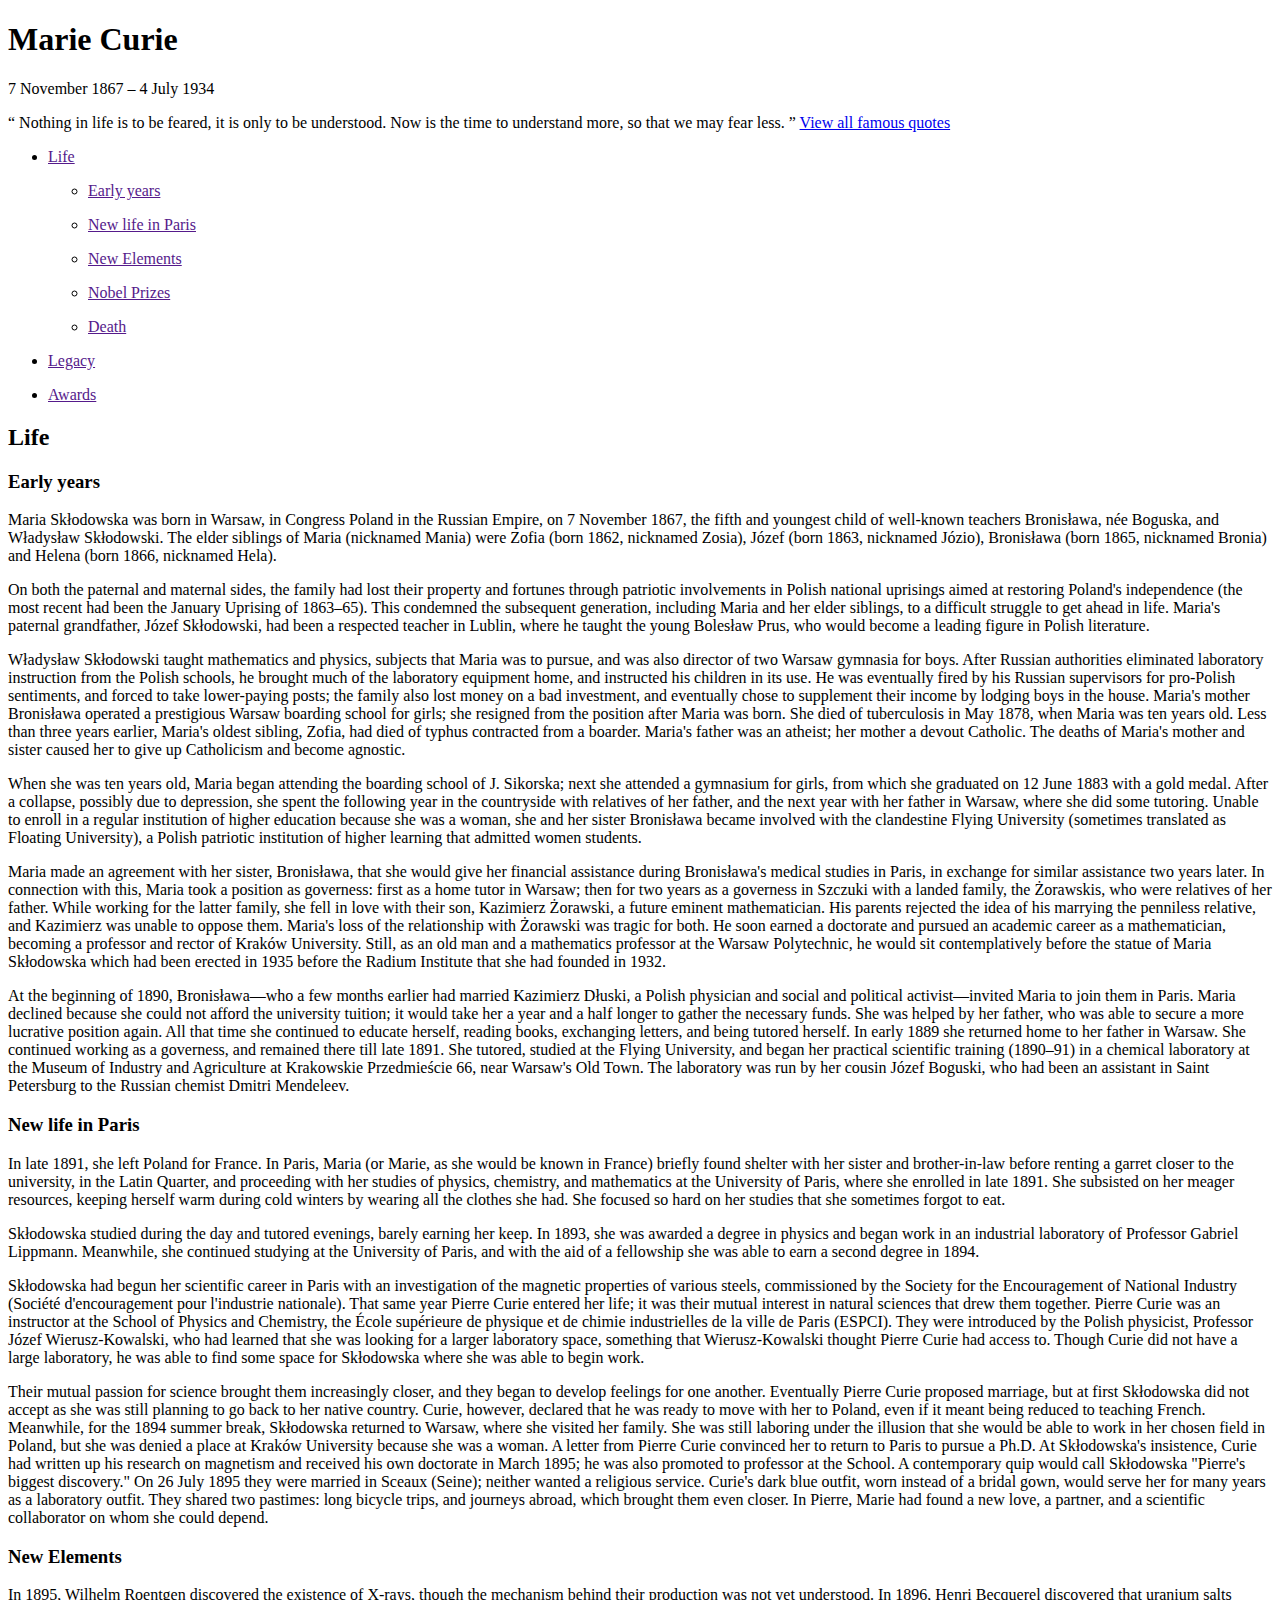
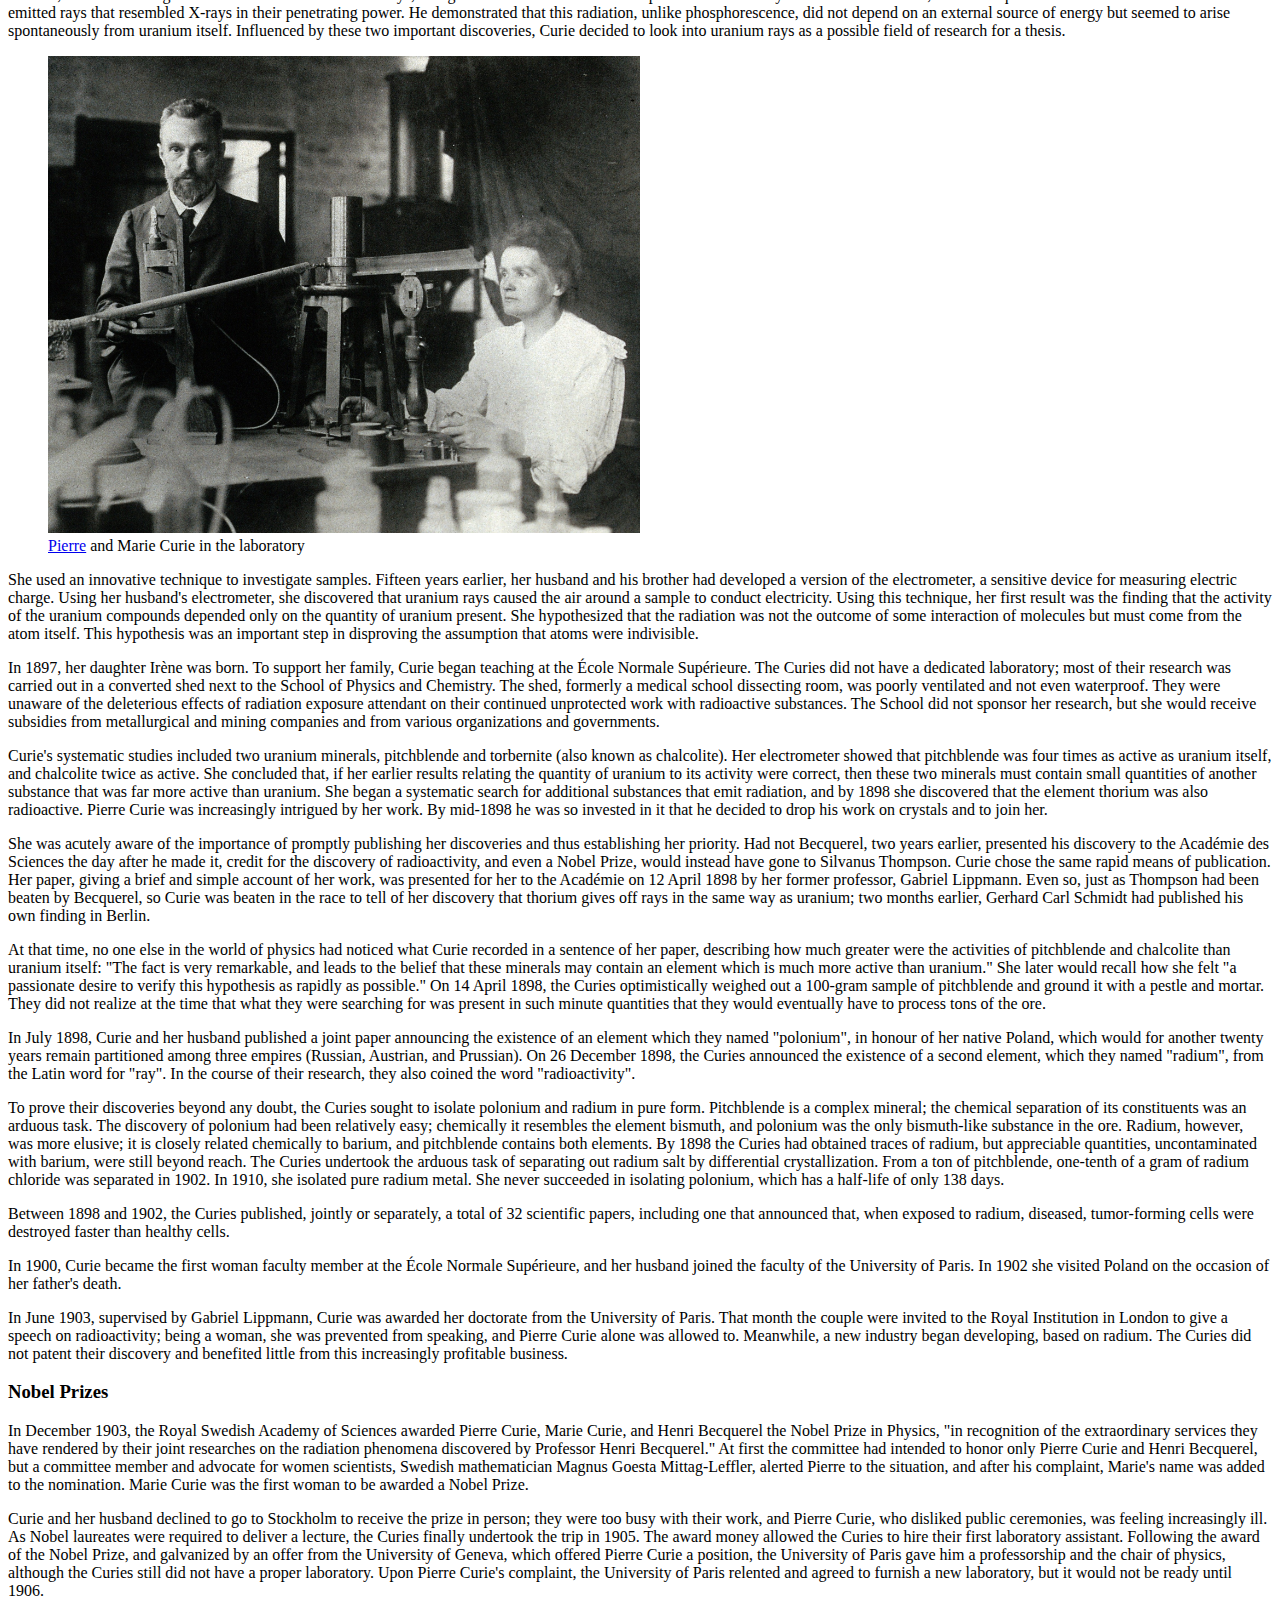
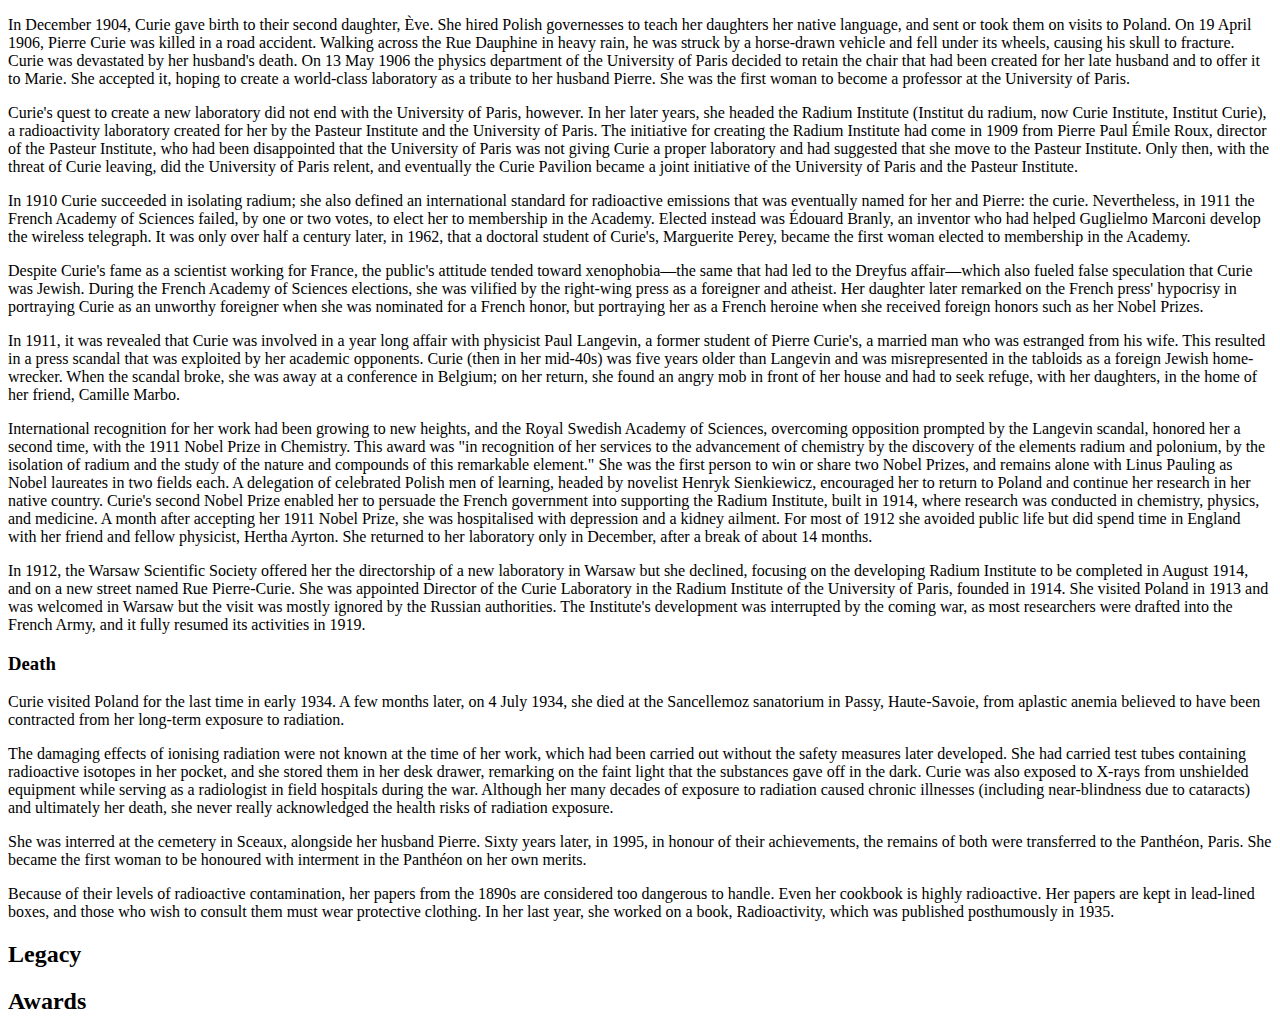
==== index.html @ 3f4cf23a "Dammit I forgot to commit in between :(" ====
<!DOCTYPE html>
<!--[if lt IE 7]>      <html class="no-js lt-ie9 lt-ie8 lt-ie7"> <![endif]-->
<!--[if IE 7]>         <html class="no-js lt-ie9 lt-ie8"> <![endif]-->
<!--[if IE 8]>         <html class="no-js lt-ie9"> <![endif]-->
<!--[if gt IE 8]><!-->
<html class="no-js">
  <!--<![endif]-->
  <head>
    <meta charset="utf-8" />
    <meta http-equiv="X-UA-Compatible" content="IE=edge" />
    <title>Marie Curie</title>
    <meta
      name="description"
      content="Brief biography of Polish-French physicist Marie Curie."
    />
    <meta name="viewport" content="width=device-width, initial-scale=1" />
    <link rel="stylesheet" href="css/style.css" />
  </head>
  <body>
    <main>

      <h1 class="title">
        Marie Curie
      </h1>
      <p class="text">
        7 November 1867 – 4 July 1934
      </p>

      <q class="text">
        Nothing in life is to be feared, it is only to be understood. Now is the
        time to understand more, so that we may fear less.
      </q>
      <a href="quotes/index.html">View all famous quotes</a>

      <ul>
        <li>
          <a href=""><p class="text">Life</p></a>
          <ul>
            <li><a href=""><p class="text">Early years</p></a></li>
            <li><a href=""><p class="text">New life in Paris</p></a></li>
            <li><a href=""><p class="text">New Elements</p></a></li>
            <li><a href=""><p class="text">Nobel Prizes</p></a></li>
            <li><a href=""><p class="text">Death</p></a></li>
          </ul>
        </li>
        <li>
          <a href=""><p class="text">Legacy</p></a>
        </li>
        <li>
          <a href=""><p class="text">Awards</p></a>
        </li>
      </ul>

      <section class="life">

          <h2 class="title">Life</h2>

          <section class="early-years">
              <h3 class="title">Early years</h3>
              <p class="text">
                    Maria Skłodowska was born in Warsaw, in Congress Poland in the Russian Empire, on 7 November 1867, the fifth and youngest child of well-known teachers Bronisława, née Boguska, and Władysław Skłodowski. The elder siblings of Maria (nicknamed Mania) were Zofia (born 1862, nicknamed Zosia), Józef (born 1863, nicknamed Józio), Bronisława (born 1865, nicknamed Bronia) and Helena (born 1866, nicknamed Hela).
              </p>
              <p class="text">
                    On both the paternal and maternal sides, the family had lost their property and fortunes through patriotic involvements in Polish national uprisings aimed at restoring Poland's independence (the most recent had been the January Uprising of 1863–65). This condemned the subsequent generation, including Maria and her elder siblings, to a difficult struggle to get ahead in life. Maria's paternal grandfather, Józef Skłodowski, had been a respected teacher in Lublin, where he taught the young Bolesław Prus, who would become a leading figure in Polish literature.
              </p>
              <p class="text">
                    Władysław Skłodowski taught mathematics and physics, subjects that Maria was to pursue, and was also director of two Warsaw gymnasia for boys. After Russian authorities eliminated laboratory instruction from the Polish schools, he brought much of the laboratory equipment home, and instructed his children in its use. He was eventually fired by his Russian supervisors for pro-Polish sentiments, and forced to take lower-paying posts; the family also lost money on a bad investment, and eventually chose to supplement their income by lodging boys in the house. Maria's mother Bronisława operated a prestigious Warsaw boarding school for girls; she resigned from the position after Maria was born. She died of tuberculosis in May 1878, when Maria was ten years old. Less than three years earlier, Maria's oldest sibling, Zofia, had died of typhus contracted from a boarder. Maria's father was an atheist; her mother a devout Catholic. The deaths of Maria's mother and sister caused her to give up Catholicism and become agnostic.
              </p>
              <p class="text">
                    When she was ten years old, Maria began attending the boarding school of J. Sikorska; next she attended a gymnasium for girls, from which she graduated on 12 June 1883 with a gold medal. After a collapse, possibly due to depression, she spent the following year in the countryside with relatives of her father, and the next year with her father in Warsaw, where she did some tutoring. Unable to enroll in a regular institution of higher education because she was a woman, she and her sister Bronisława became involved with the clandestine Flying University (sometimes translated as Floating University), a Polish patriotic institution of higher learning that admitted women students.

              </p>
              <p class="text">
                    Maria made an agreement with her sister, Bronisława, that she would give her financial assistance during Bronisława's medical studies in Paris, in exchange for similar assistance two years later. In connection with this, Maria took a position as governess: first as a home tutor in Warsaw; then for two years as a governess in Szczuki with a landed family, the Żorawskis, who were relatives of her father. While working for the latter family, she fell in love with their son, Kazimierz Żorawski, a future eminent mathematician. His parents rejected the idea of his marrying the penniless relative, and Kazimierz was unable to oppose them. Maria's loss of the relationship with Żorawski was tragic for both. He soon earned a doctorate and pursued an academic career as a mathematician, becoming a professor and rector of Kraków University. Still, as an old man and a mathematics professor at the Warsaw Polytechnic, he would sit contemplatively before the statue of Maria Skłodowska which had been erected in 1935 before the Radium Institute that she had founded in 1932.
              </p>
              <p class="text">
                    At the beginning of 1890, Bronisława—who a few months earlier had married Kazimierz Dłuski, a Polish physician and social and political activist—invited Maria to join them in Paris. Maria declined because she could not afford the university tuition; it would take her a year and a half longer to gather the necessary funds. She was helped by her father, who was able to secure a more lucrative position again. All that time she continued to educate herself, reading books, exchanging letters, and being tutored herself. In early 1889 she returned home to her father in Warsaw. She continued working as a governess, and remained there till late 1891. She tutored, studied at the Flying University, and began her practical scientific training (1890–91) in a chemical laboratory at the Museum of Industry and Agriculture at Krakowskie Przedmieście 66, near Warsaw's Old Town. The laboratory was run by her cousin Józef Boguski, who had been an assistant in Saint Petersburg to the Russian chemist Dmitri Mendeleev.
              </p>
          </section>
          <section class="new-life-in-paris">
              <h3 class="title">New life in Paris</h3>
              <p class="text">
                    In late 1891, she left Poland for France. In Paris, Maria (or Marie, as she would be known in France) briefly found shelter with her sister and brother-in-law before renting a garret closer to the university, in the Latin Quarter, and proceeding with her studies of physics, chemistry, and mathematics at the University of Paris, where she enrolled in late 1891. She subsisted on her meager resources, keeping herself warm during cold winters by wearing all the clothes she had. She focused so hard on her studies that she sometimes forgot to eat.
              </p>
              <p class="text">
                    Skłodowska studied during the day and tutored evenings, barely earning her keep. In 1893, she was awarded a degree in physics and began work in an industrial laboratory of Professor Gabriel Lippmann. Meanwhile, she continued studying at the University of Paris, and with the aid of a fellowship she was able to earn a second degree in 1894.
              </p>
              <p class="text">
                    Skłodowska had begun her scientific career in Paris with an investigation of the magnetic properties of various steels, commissioned by the Society for the Encouragement of National Industry (Société d'encouragement pour l'industrie nationale). That same year Pierre Curie entered her life; it was their mutual interest in natural sciences that drew them together. Pierre Curie was an instructor at the School of Physics and Chemistry, the École supérieure de physique et de chimie industrielles de la ville de Paris (ESPCI). They were introduced by the Polish physicist, Professor Józef Wierusz-Kowalski, who had learned that she was looking for a larger laboratory space, something that Wierusz-Kowalski thought Pierre Curie had access to. Though Curie did not have a large laboratory, he was able to find some space for Skłodowska where she was able to begin work.
              </p>
              <p class="text">
                    Their mutual passion for science brought them increasingly closer, and they began to develop feelings for one another. Eventually Pierre Curie proposed marriage, but at first Skłodowska did not accept as she was still planning to go back to her native country. Curie, however, declared that he was ready to move with her to Poland, even if it meant being reduced to teaching French. Meanwhile, for the 1894 summer break, Skłodowska returned to Warsaw, where she visited her family. She was still laboring under the illusion that she would be able to work in her chosen field in Poland, but she was denied a place at Kraków University because she was a woman. A letter from Pierre Curie convinced her to return to Paris to pursue a Ph.D. At Skłodowska's insistence, Curie had written up his research on magnetism and received his own doctorate in March 1895; he was also promoted to professor at the School. A contemporary quip would call Skłodowska "Pierre's biggest discovery." On 26 July 1895 they were married in Sceaux (Seine); neither wanted a religious service. Curie's dark blue outfit, worn instead of a bridal gown, would serve her for many years as a laboratory outfit. They shared two pastimes: long bicycle trips, and journeys abroad, which brought them even closer. In Pierre, Marie had found a new love, a partner, and a scientific collaborator on whom she could depend.
              </p>

          </section>
          <section class="new-elements">
              <h3 class="title">New Elements</h3>
              <p class="text">
                    In 1895, Wilhelm Roentgen discovered the existence of X-rays, though the mechanism behind their production was not yet understood. In 1896, Henri Becquerel discovered that uranium salts emitted rays that resembled X-rays in their penetrating power. He demonstrated that this radiation, unlike phosphorescence, did not depend on an external source of energy but seemed to arise spontaneously from uranium itself. Influenced by these two important discoveries, Curie decided to look into uranium rays as a possible field of research for a thesis.
              </p>
              <figure>
                  <img src="img/Pierre_and_Marie_Curie.jpg" alt="Pierre and Marie Curie in the laboratory" width="50%">
                <figcaption><a href="https://en.wikipedia.org/wiki/Pierre_Curie">Pierre</a> and Marie Curie in the laboratory</figcaption>
                </figure>
              <p class="text">
                    She used an innovative technique to investigate samples. Fifteen years earlier, her husband and his brother had developed a version of the electrometer, a sensitive device for measuring electric charge. Using her husband's electrometer, she discovered that uranium rays caused the air around a sample to conduct electricity. Using this technique, her first result was the finding that the activity of the uranium compounds depended only on the quantity of uranium present. She hypothesized that the radiation was not the outcome of some interaction of molecules but must come from the atom itself. This hypothesis was an important step in disproving the assumption that atoms were indivisible.
              </p>
              <p class="text">
                    In 1897, her daughter Irène was born. To support her family, Curie began teaching at the École Normale Supérieure. The Curies did not have a dedicated laboratory; most of their research was carried out in a converted shed next to the School of Physics and Chemistry. The shed, formerly a medical school dissecting room, was poorly ventilated and not even waterproof. They were unaware of the deleterious effects of radiation exposure attendant on their continued unprotected work with radioactive substances. The School did not sponsor her research, but she would receive subsidies from metallurgical and mining companies and from various organizations and governments.
              </p>
              <p class="text">
                    Curie's systematic studies included two uranium minerals, pitchblende and torbernite (also known as chalcolite). Her electrometer showed that pitchblende was four times as active as uranium itself, and chalcolite twice as active. She concluded that, if her earlier results relating the quantity of uranium to its activity were correct, then these two minerals must contain small quantities of another substance that was far more active than uranium. She began a systematic search for additional substances that emit radiation, and by 1898 she discovered that the element thorium was also radioactive. Pierre Curie was increasingly intrigued by her work. By mid-1898 he was so invested in it that he decided to drop his work on crystals and to join her.
              </p>
              <p class="text">
                    She was acutely aware of the importance of promptly publishing her discoveries and thus establishing her priority. Had not Becquerel, two years earlier, presented his discovery to the Académie des Sciences the day after he made it, credit for the discovery of radioactivity, and even a Nobel Prize, would instead have gone to Silvanus Thompson. Curie chose the same rapid means of publication. Her paper, giving a brief and simple account of her work, was presented for her to the Académie on 12 April 1898 by her former professor, Gabriel Lippmann. Even so, just as Thompson had been beaten by Becquerel, so Curie was beaten in the race to tell of her discovery that thorium gives off rays in the same way as uranium; two months earlier, Gerhard Carl Schmidt had published his own finding in Berlin.
              </p>
              <p class="text">
                    At that time, no one else in the world of physics had noticed what Curie recorded in a sentence of her paper, describing how much greater were the activities of pitchblende and chalcolite than uranium itself: "The fact is very remarkable, and leads to the belief that these minerals may contain an element which is much more active than uranium." She later would recall how she felt "a passionate desire to verify this hypothesis as rapidly as possible." On 14 April 1898, the Curies optimistically weighed out a 100-gram sample of pitchblende and ground it with a pestle and mortar. They did not realize at the time that what they were searching for was present in such minute quantities that they would eventually have to process tons of the ore.
              </p>
              <p class="text">
                    In July 1898, Curie and her husband published a joint paper announcing the existence of an element which they named "polonium", in honour of her native Poland, which would for another twenty years remain partitioned among three empires (Russian, Austrian, and Prussian). On 26 December 1898, the Curies announced the existence of a second element, which they named "radium", from the Latin word for "ray". In the course of their research, they also coined the word "radioactivity".
              </p>
              <p class="text">
                    To prove their discoveries beyond any doubt, the Curies sought to isolate polonium and radium in pure form. Pitchblende is a complex mineral; the chemical separation of its constituents was an arduous task. The discovery of polonium had been relatively easy; chemically it resembles the element bismuth, and polonium was the only bismuth-like substance in the ore. Radium, however, was more elusive; it is closely related chemically to barium, and pitchblende contains both elements. By 1898 the Curies had obtained traces of radium, but appreciable quantities, uncontaminated with barium, were still beyond reach. The Curies undertook the arduous task of separating out radium salt by differential crystallization. From a ton of pitchblende, one-tenth of a gram of radium chloride was separated in 1902. In 1910, she isolated pure radium metal. She never succeeded in isolating polonium, which has a half-life of only 138 days.
              </p>
              <p class="text">
                    Between 1898 and 1902, the Curies published, jointly or separately, a total of 32 scientific papers, including one that announced that, when exposed to radium, diseased, tumor-forming cells were destroyed faster than healthy cells.
              </p>
              <p class="text">
                    In 1900, Curie became the first woman faculty member at the École Normale Supérieure, and her husband joined the faculty of the University of Paris. In 1902 she visited Poland on the occasion of her father's death.
              </p>
              <p class="text">
                    In June 1903, supervised by Gabriel Lippmann, Curie was awarded her doctorate from the University of Paris. That month the couple were invited to the Royal Institution in London to give a speech on radioactivity; being a woman, she was prevented from speaking, and Pierre Curie alone was allowed to. Meanwhile, a new industry began developing, based on radium. The Curies did not patent their discovery and benefited little from this increasingly profitable business.
              </p>

          </section>
          <section class="nobel-prizes">
              <h3 class="title">Nobel Prizes</h3>
                <p class="text">
                        In December 1903, the Royal Swedish Academy of Sciences awarded Pierre Curie, Marie Curie, and Henri Becquerel the Nobel Prize in Physics, "in recognition of the extraordinary services they have rendered by their joint researches on the radiation phenomena discovered by Professor Henri Becquerel." At first the committee had intended to honor only Pierre Curie and Henri Becquerel, but a committee member and advocate for women scientists, Swedish mathematician Magnus Goesta Mittag-Leffler, alerted Pierre to the situation, and after his complaint, Marie's name was added to the nomination. Marie Curie was the first woman to be awarded a Nobel Prize. 
                </p>
                <p class="text">
                        Curie and her husband declined to go to Stockholm to receive the prize in person; they were too busy with their work, and Pierre Curie, who disliked public ceremonies, was feeling increasingly ill. As Nobel laureates were required to deliver a lecture, the Curies finally undertook the trip in 1905. The award money allowed the Curies to hire their first laboratory assistant. Following the award of the Nobel Prize, and galvanized by an offer from the University of Geneva, which offered Pierre Curie a position, the University of Paris gave him a professorship and the chair of physics, although the Curies still did not have a proper laboratory. Upon Pierre Curie's complaint, the University of Paris relented and agreed to furnish a new laboratory, but it would not be ready until 1906.
                </p>
                <p class="text">
                        In December 1904, Curie gave birth to their second daughter, Ève. She hired Polish governesses to teach her daughters her native language, and sent or took them on visits to Poland.
                        On 19 April 1906, Pierre Curie was killed in a road accident. Walking across the Rue Dauphine in heavy rain, he was struck by a horse-drawn vehicle and fell under its wheels, causing his skull to fracture. Curie was devastated by her husband's death. On 13 May 1906 the physics department of the University of Paris decided to retain the chair that had been created for her late husband and to offer it to Marie. She accepted it, hoping to create a world-class laboratory as a tribute to her husband Pierre. She was the first woman to become a professor at the University of Paris.
                </p>
                <p class="text">
                        Curie's quest to create a new laboratory did not end with the University of Paris, however. In her later years, she headed the Radium Institute (Institut du radium, now Curie Institute, Institut Curie), a radioactivity laboratory created for her by the Pasteur Institute and the University of Paris. The initiative for creating the Radium Institute had come in 1909 from Pierre Paul Émile Roux, director of the Pasteur Institute, who had been disappointed that the University of Paris was not giving Curie a proper laboratory and had suggested that she move to the Pasteur Institute. Only then, with the threat of Curie leaving, did the University of Paris relent, and eventually the Curie Pavilion became a joint initiative of the University of Paris and the Pasteur Institute.
                </p>
                <p class="text">
                        In 1910 Curie succeeded in isolating radium; she also defined an international standard for radioactive emissions that was eventually named for her and Pierre: the curie. Nevertheless, in 1911 the French Academy of Sciences failed, by one or two votes, to elect her to membership in the Academy. Elected instead was Édouard Branly, an inventor who had helped Guglielmo Marconi develop the wireless telegraph. It was only over half a century later, in 1962, that a doctoral student of Curie's, Marguerite Perey, became the first woman elected to membership in the Academy.
                </p>
                <p class="text">
                        Despite Curie's fame as a scientist working for France, the public's attitude tended toward xenophobia—the same that had led to the Dreyfus affair—which also fueled false speculation that Curie was Jewish. During the French Academy of Sciences elections, she was vilified by the right-wing press as a foreigner and atheist. Her daughter later remarked on the French press' hypocrisy in portraying Curie as an unworthy foreigner when she was nominated for a French honor, but portraying her as a French heroine when she received foreign honors such as her Nobel Prizes.
                </p>
                <p class="text">
                        In 1911, it was revealed that Curie was involved in a year long affair with physicist Paul Langevin, a former student of Pierre Curie's, a married man who was estranged from his wife. This resulted in a press scandal that was exploited by her academic opponents. Curie (then in her mid-40s) was five years older than Langevin and was misrepresented in the tabloids as a foreign Jewish home-wrecker. When the scandal broke, she was away at a conference in Belgium; on her return, she found an angry mob in front of her house and had to seek refuge, with her daughters, in the home of her friend, Camille Marbo.

                </p>
                <p class="text">
                        International recognition for her work had been growing to new heights, and the Royal Swedish Academy of Sciences, overcoming opposition prompted by the Langevin scandal, honored her a second time, with the 1911 Nobel Prize in Chemistry. This award was "in recognition of her services to the advancement of chemistry by the discovery of the elements radium and polonium, by the isolation of radium and the study of the nature and compounds of this remarkable element." She was the first person to win or share two Nobel Prizes, and remains alone with Linus Pauling as Nobel laureates in two fields each. A delegation of celebrated Polish men of learning, headed by novelist Henryk Sienkiewicz, encouraged her to return to Poland and continue her research in her native country. Curie's second Nobel Prize enabled her to persuade the French government into supporting the Radium Institute, built in 1914, where research was conducted in chemistry, physics, and medicine. A month after accepting her 1911 Nobel Prize, she was hospitalised with depression and a kidney ailment. For most of 1912 she avoided public life but did spend time in England with her friend and fellow physicist, Hertha Ayrton. She returned to her laboratory only in December, after a break of about 14 months.
                </p>
                <p class="text">
                        In 1912, the Warsaw Scientific Society offered her the directorship of a new laboratory in Warsaw but she declined, focusing on the developing Radium Institute to be completed in August 1914, and on a new street named Rue Pierre-Curie. She was appointed Director of the Curie Laboratory in the Radium Institute of the University of Paris, founded in 1914. She visited Poland in 1913 and was welcomed in Warsaw but the visit was mostly ignored by the Russian authorities. The Institute's development was interrupted by the coming war, as most researchers were drafted into the French Army, and it fully resumed its activities in 1919.
                </p>
              
          </section>
          <section class="death">
              <h3 class="title">Death</h3>
              <p class="text">
                    Curie visited Poland for the last time in early 1934. A few months later, on 4 July 1934, she died at the Sancellemoz sanatorium in Passy, Haute-Savoie, from aplastic anemia believed to have been contracted from her long-term exposure to radiation.
              </p>
              <p class="text">
                    The damaging effects of ionising radiation were not known at the time of her work, which had been carried out without the safety measures later developed. She had carried test tubes containing radioactive isotopes in her pocket, and she stored them in her desk drawer, remarking on the faint light that the substances gave off in the dark. Curie was also exposed to X-rays from unshielded equipment while serving as a radiologist in field hospitals during the war. Although her many decades of exposure to radiation caused chronic illnesses (including near-blindness due to cataracts) and ultimately her death, she never really acknowledged the health risks of radiation exposure.
              </p>
              <p class="text">
                    She was interred at the cemetery in Sceaux, alongside her husband Pierre. Sixty years later, in 1995, in honour of their achievements, the remains of both were transferred to the Panthéon, Paris. She became the first woman to be honoured with interment in the Panthéon on her own merits.
              </p>
              <p class="text">
                    Because of their levels of radioactive contamination, her papers from the 1890s are considered too dangerous to handle. Even her cookbook is highly radioactive. Her papers are kept in lead-lined boxes, and those who wish to consult them must wear protective clothing. In her last year, she worked on a book, Radioactivity, which was published posthumously in 1935.
              </p>
          

          </section>

      </section>

      <section class="legacy">
          <h2 class="title">Legacy</h2>

      </section>

      <section class="awards">
          <h2 class="title">Awards</h2>

      </section>

    </main>
  </body>
</html>
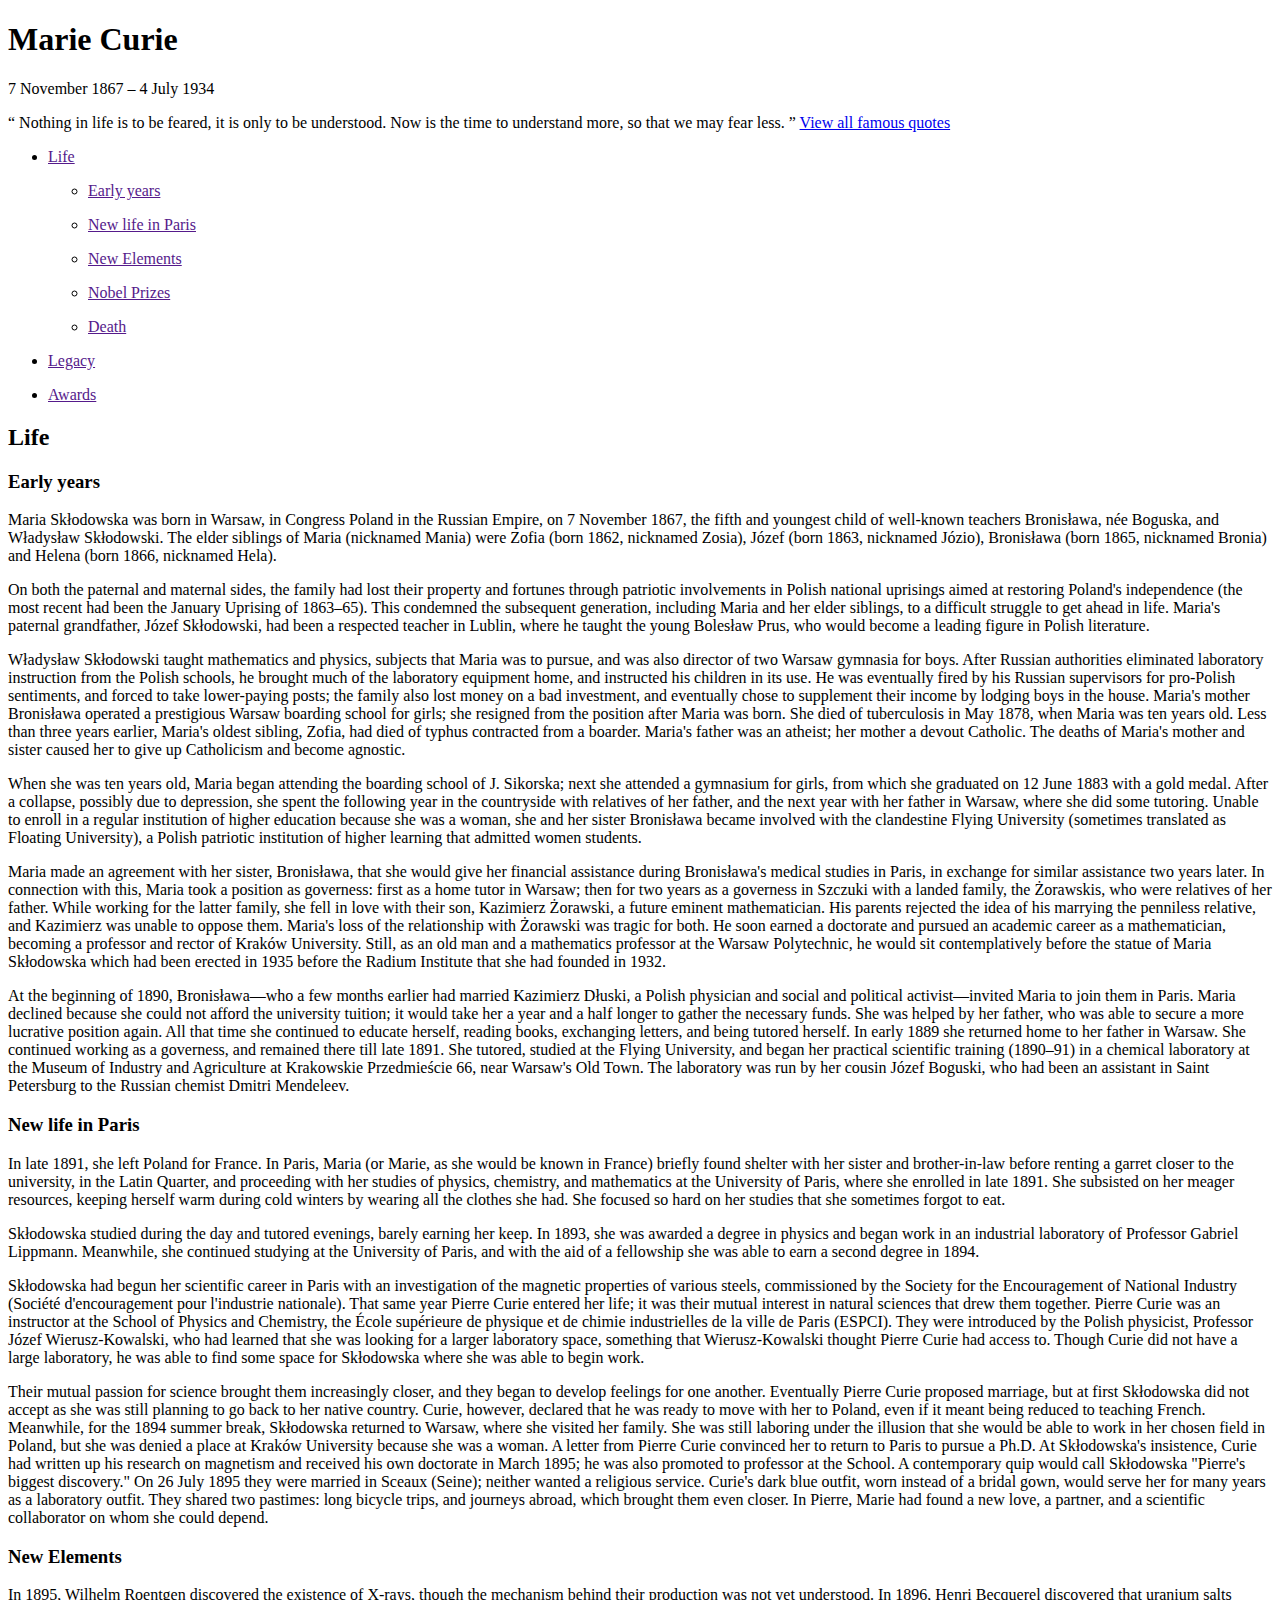
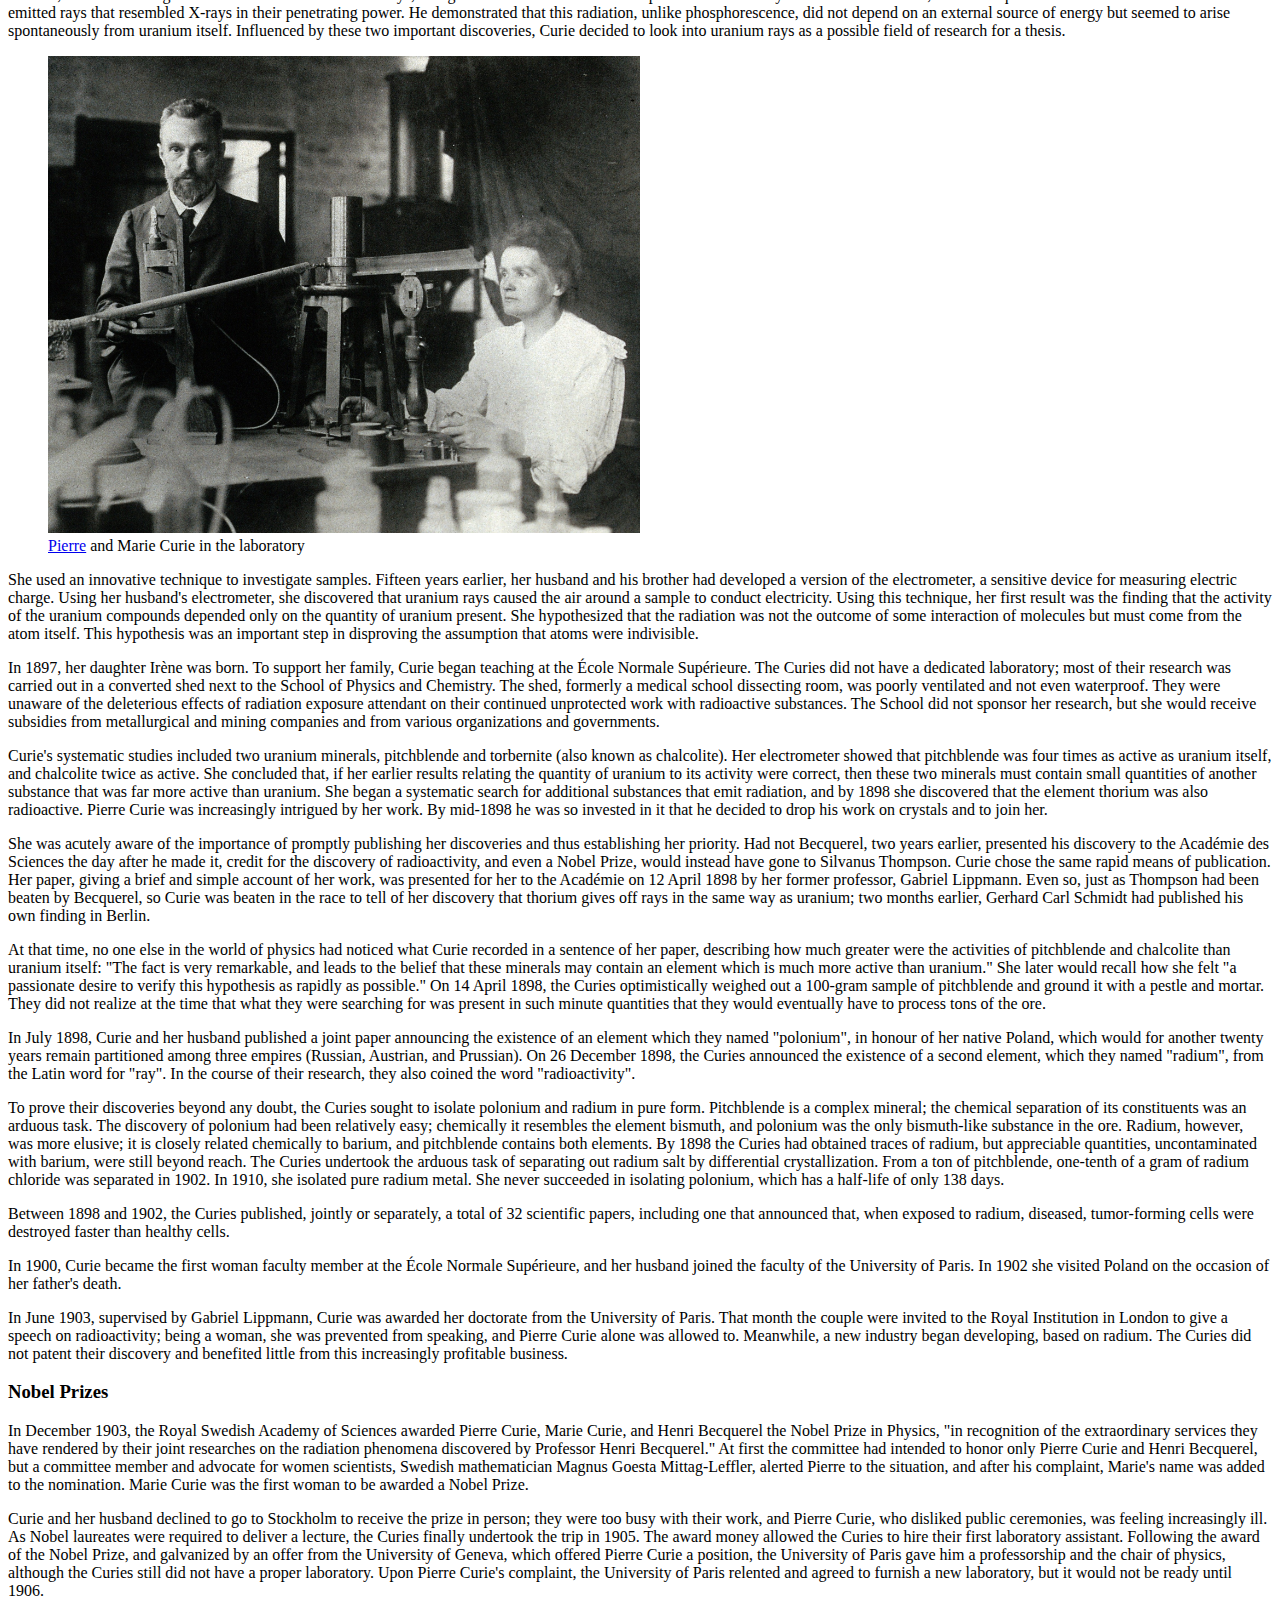
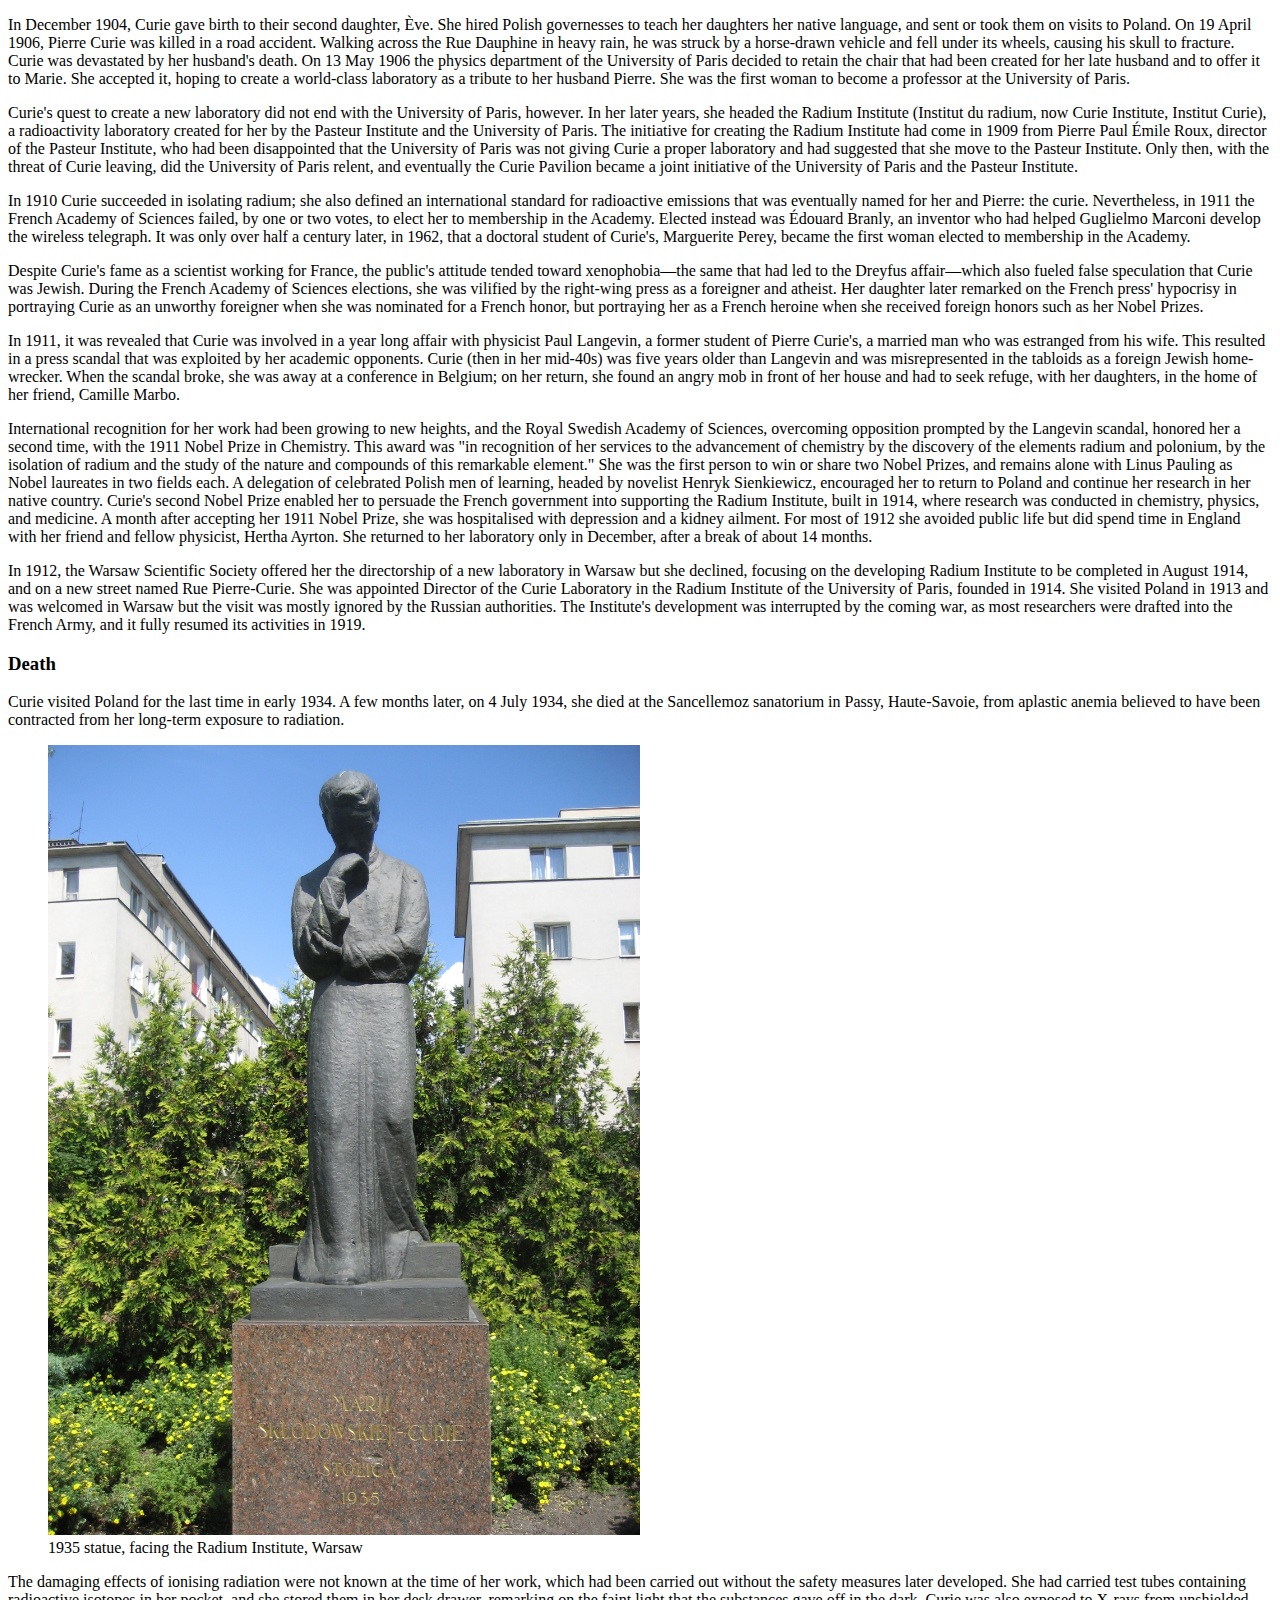
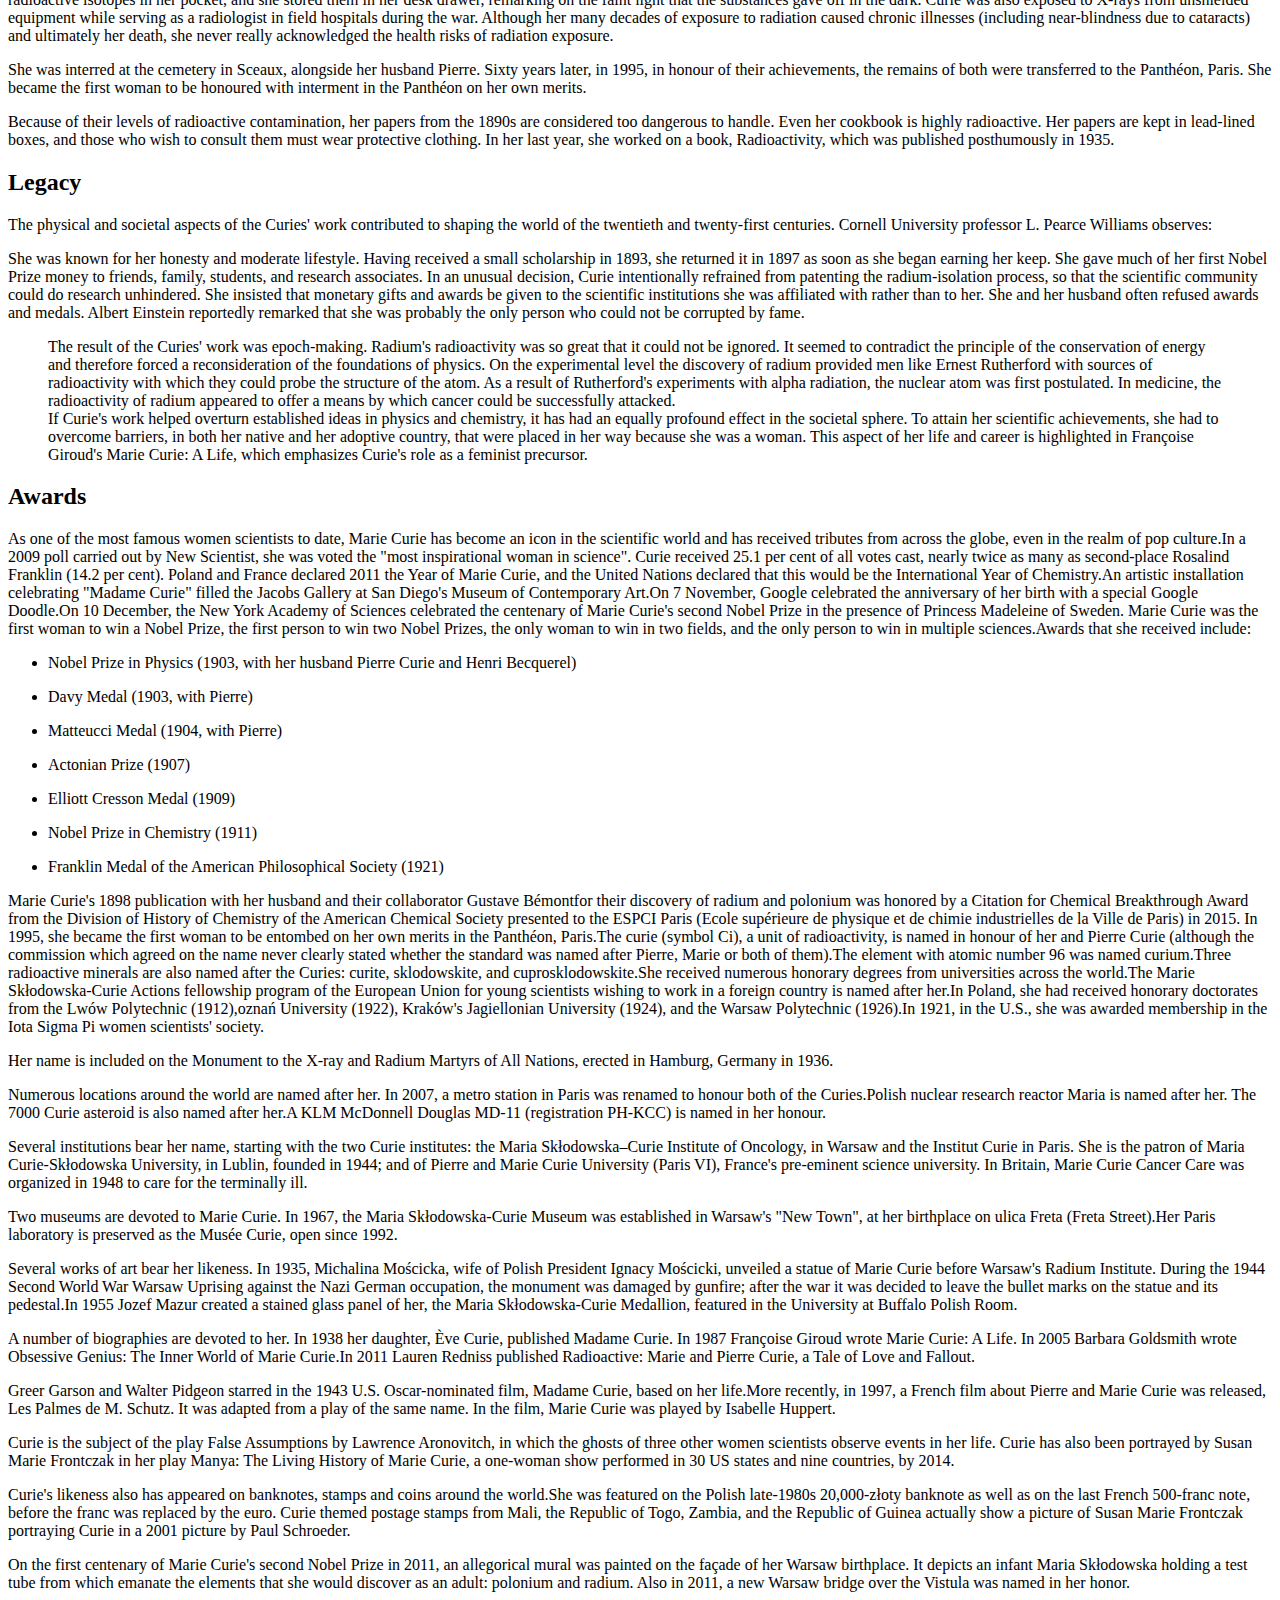
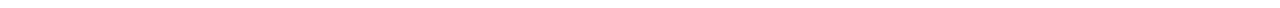
==== commit f90e94b5: "Last 2 Sections Added" ====
--- a/index.html
+++ b/index.html
@@ -18,7 +18,6 @@
   </head>
   <body>
     <main>
-
       <h1 class="title">
         Marie Curie
       </h1>
@@ -36,11 +35,21 @@
         <li>
           <a href=""><p class="text">Life</p></a>
           <ul>
-            <li><a href=""><p class="text">Early years</p></a></li>
-            <li><a href=""><p class="text">New life in Paris</p></a></li>
-            <li><a href=""><p class="text">New Elements</p></a></li>
-            <li><a href=""><p class="text">Nobel Prizes</p></a></li>
-            <li><a href=""><p class="text">Death</p></a></li>
+            <li>
+              <a href=""><p class="text">Early years</p></a>
+            </li>
+            <li>
+              <a href=""><p class="text">New life in Paris</p></a>
+            </li>
+            <li>
+              <a href=""><p class="text">New Elements</p></a>
+            </li>
+            <li>
+              <a href=""><p class="text">Nobel Prizes</p></a>
+            </li>
+            <li>
+              <a href=""><p class="text">Death</p></a>
+            </li>
           </ul>
         </li>
         <li>
@@ -52,151 +61,540 @@
       </ul>
 
       <section class="life">
+        <h2 class="title">Life</h2>
 
-          <h2 class="title">Life</h2>
-
-          <section class="early-years">
-              <h3 class="title">Early years</h3>
-              <p class="text">
-                    Maria Skłodowska was born in Warsaw, in Congress Poland in the Russian Empire, on 7 November 1867, the fifth and youngest child of well-known teachers Bronisława, née Boguska, and Władysław Skłodowski. The elder siblings of Maria (nicknamed Mania) were Zofia (born 1862, nicknamed Zosia), Józef (born 1863, nicknamed Józio), Bronisława (born 1865, nicknamed Bronia) and Helena (born 1866, nicknamed Hela).
-              </p>
-              <p class="text">
-                    On both the paternal and maternal sides, the family had lost their property and fortunes through patriotic involvements in Polish national uprisings aimed at restoring Poland's independence (the most recent had been the January Uprising of 1863–65). This condemned the subsequent generation, including Maria and her elder siblings, to a difficult struggle to get ahead in life. Maria's paternal grandfather, Józef Skłodowski, had been a respected teacher in Lublin, where he taught the young Bolesław Prus, who would become a leading figure in Polish literature.
-              </p>
-              <p class="text">
-                    Władysław Skłodowski taught mathematics and physics, subjects that Maria was to pursue, and was also director of two Warsaw gymnasia for boys. After Russian authorities eliminated laboratory instruction from the Polish schools, he brought much of the laboratory equipment home, and instructed his children in its use. He was eventually fired by his Russian supervisors for pro-Polish sentiments, and forced to take lower-paying posts; the family also lost money on a bad investment, and eventually chose to supplement their income by lodging boys in the house. Maria's mother Bronisława operated a prestigious Warsaw boarding school for girls; she resigned from the position after Maria was born. She died of tuberculosis in May 1878, when Maria was ten years old. Less than three years earlier, Maria's oldest sibling, Zofia, had died of typhus contracted from a boarder. Maria's father was an atheist; her mother a devout Catholic. The deaths of Maria's mother and sister caused her to give up Catholicism and become agnostic.
-              </p>
-              <p class="text">
-                    When she was ten years old, Maria began attending the boarding school of J. Sikorska; next she attended a gymnasium for girls, from which she graduated on 12 June 1883 with a gold medal. After a collapse, possibly due to depression, she spent the following year in the countryside with relatives of her father, and the next year with her father in Warsaw, where she did some tutoring. Unable to enroll in a regular institution of higher education because she was a woman, she and her sister Bronisława became involved with the clandestine Flying University (sometimes translated as Floating University), a Polish patriotic institution of higher learning that admitted women students.
-
-              </p>
-              <p class="text">
-                    Maria made an agreement with her sister, Bronisława, that she would give her financial assistance during Bronisława's medical studies in Paris, in exchange for similar assistance two years later. In connection with this, Maria took a position as governess: first as a home tutor in Warsaw; then for two years as a governess in Szczuki with a landed family, the Żorawskis, who were relatives of her father. While working for the latter family, she fell in love with their son, Kazimierz Żorawski, a future eminent mathematician. His parents rejected the idea of his marrying the penniless relative, and Kazimierz was unable to oppose them. Maria's loss of the relationship with Żorawski was tragic for both. He soon earned a doctorate and pursued an academic career as a mathematician, becoming a professor and rector of Kraków University. Still, as an old man and a mathematics professor at the Warsaw Polytechnic, he would sit contemplatively before the statue of Maria Skłodowska which had been erected in 1935 before the Radium Institute that she had founded in 1932.
-              </p>
-              <p class="text">
-                    At the beginning of 1890, Bronisława—who a few months earlier had married Kazimierz Dłuski, a Polish physician and social and political activist—invited Maria to join them in Paris. Maria declined because she could not afford the university tuition; it would take her a year and a half longer to gather the necessary funds. She was helped by her father, who was able to secure a more lucrative position again. All that time she continued to educate herself, reading books, exchanging letters, and being tutored herself. In early 1889 she returned home to her father in Warsaw. She continued working as a governess, and remained there till late 1891. She tutored, studied at the Flying University, and began her practical scientific training (1890–91) in a chemical laboratory at the Museum of Industry and Agriculture at Krakowskie Przedmieście 66, near Warsaw's Old Town. The laboratory was run by her cousin Józef Boguski, who had been an assistant in Saint Petersburg to the Russian chemist Dmitri Mendeleev.
-              </p>
-          </section>
-          <section class="new-life-in-paris">
-              <h3 class="title">New life in Paris</h3>
-              <p class="text">
-                    In late 1891, she left Poland for France. In Paris, Maria (or Marie, as she would be known in France) briefly found shelter with her sister and brother-in-law before renting a garret closer to the university, in the Latin Quarter, and proceeding with her studies of physics, chemistry, and mathematics at the University of Paris, where she enrolled in late 1891. She subsisted on her meager resources, keeping herself warm during cold winters by wearing all the clothes she had. She focused so hard on her studies that she sometimes forgot to eat.
-              </p>
-              <p class="text">
-                    Skłodowska studied during the day and tutored evenings, barely earning her keep. In 1893, she was awarded a degree in physics and began work in an industrial laboratory of Professor Gabriel Lippmann. Meanwhile, she continued studying at the University of Paris, and with the aid of a fellowship she was able to earn a second degree in 1894.
-              </p>
-              <p class="text">
-                    Skłodowska had begun her scientific career in Paris with an investigation of the magnetic properties of various steels, commissioned by the Society for the Encouragement of National Industry (Société d'encouragement pour l'industrie nationale). That same year Pierre Curie entered her life; it was their mutual interest in natural sciences that drew them together. Pierre Curie was an instructor at the School of Physics and Chemistry, the École supérieure de physique et de chimie industrielles de la ville de Paris (ESPCI). They were introduced by the Polish physicist, Professor Józef Wierusz-Kowalski, who had learned that she was looking for a larger laboratory space, something that Wierusz-Kowalski thought Pierre Curie had access to. Though Curie did not have a large laboratory, he was able to find some space for Skłodowska where she was able to begin work.
-              </p>
-              <p class="text">
-                    Their mutual passion for science brought them increasingly closer, and they began to develop feelings for one another. Eventually Pierre Curie proposed marriage, but at first Skłodowska did not accept as she was still planning to go back to her native country. Curie, however, declared that he was ready to move with her to Poland, even if it meant being reduced to teaching French. Meanwhile, for the 1894 summer break, Skłodowska returned to Warsaw, where she visited her family. She was still laboring under the illusion that she would be able to work in her chosen field in Poland, but she was denied a place at Kraków University because she was a woman. A letter from Pierre Curie convinced her to return to Paris to pursue a Ph.D. At Skłodowska's insistence, Curie had written up his research on magnetism and received his own doctorate in March 1895; he was also promoted to professor at the School. A contemporary quip would call Skłodowska "Pierre's biggest discovery." On 26 July 1895 they were married in Sceaux (Seine); neither wanted a religious service. Curie's dark blue outfit, worn instead of a bridal gown, would serve her for many years as a laboratory outfit. They shared two pastimes: long bicycle trips, and journeys abroad, which brought them even closer. In Pierre, Marie had found a new love, a partner, and a scientific collaborator on whom she could depend.
-              </p>
-
-          </section>
-          <section class="new-elements">
-              <h3 class="title">New Elements</h3>
-              <p class="text">
-                    In 1895, Wilhelm Roentgen discovered the existence of X-rays, though the mechanism behind their production was not yet understood. In 1896, Henri Becquerel discovered that uranium salts emitted rays that resembled X-rays in their penetrating power. He demonstrated that this radiation, unlike phosphorescence, did not depend on an external source of energy but seemed to arise spontaneously from uranium itself. Influenced by these two important discoveries, Curie decided to look into uranium rays as a possible field of research for a thesis.
-              </p>
-              <figure>
-                  <img src="img/Pierre_and_Marie_Curie.jpg" alt="Pierre and Marie Curie in the laboratory" width="50%">
-                <figcaption><a href="https://en.wikipedia.org/wiki/Pierre_Curie">Pierre</a> and Marie Curie in the laboratory</figcaption>
-                </figure>
-              <p class="text">
-                    She used an innovative technique to investigate samples. Fifteen years earlier, her husband and his brother had developed a version of the electrometer, a sensitive device for measuring electric charge. Using her husband's electrometer, she discovered that uranium rays caused the air around a sample to conduct electricity. Using this technique, her first result was the finding that the activity of the uranium compounds depended only on the quantity of uranium present. She hypothesized that the radiation was not the outcome of some interaction of molecules but must come from the atom itself. This hypothesis was an important step in disproving the assumption that atoms were indivisible.
-              </p>
-              <p class="text">
-                    In 1897, her daughter Irène was born. To support her family, Curie began teaching at the École Normale Supérieure. The Curies did not have a dedicated laboratory; most of their research was carried out in a converted shed next to the School of Physics and Chemistry. The shed, formerly a medical school dissecting room, was poorly ventilated and not even waterproof. They were unaware of the deleterious effects of radiation exposure attendant on their continued unprotected work with radioactive substances. The School did not sponsor her research, but she would receive subsidies from metallurgical and mining companies and from various organizations and governments.
-              </p>
-              <p class="text">
-                    Curie's systematic studies included two uranium minerals, pitchblende and torbernite (also known as chalcolite). Her electrometer showed that pitchblende was four times as active as uranium itself, and chalcolite twice as active. She concluded that, if her earlier results relating the quantity of uranium to its activity were correct, then these two minerals must contain small quantities of another substance that was far more active than uranium. She began a systematic search for additional substances that emit radiation, and by 1898 she discovered that the element thorium was also radioactive. Pierre Curie was increasingly intrigued by her work. By mid-1898 he was so invested in it that he decided to drop his work on crystals and to join her.
-              </p>
-              <p class="text">
-                    She was acutely aware of the importance of promptly publishing her discoveries and thus establishing her priority. Had not Becquerel, two years earlier, presented his discovery to the Académie des Sciences the day after he made it, credit for the discovery of radioactivity, and even a Nobel Prize, would instead have gone to Silvanus Thompson. Curie chose the same rapid means of publication. Her paper, giving a brief and simple account of her work, was presented for her to the Académie on 12 April 1898 by her former professor, Gabriel Lippmann. Even so, just as Thompson had been beaten by Becquerel, so Curie was beaten in the race to tell of her discovery that thorium gives off rays in the same way as uranium; two months earlier, Gerhard Carl Schmidt had published his own finding in Berlin.
-              </p>
-              <p class="text">
-                    At that time, no one else in the world of physics had noticed what Curie recorded in a sentence of her paper, describing how much greater were the activities of pitchblende and chalcolite than uranium itself: "The fact is very remarkable, and leads to the belief that these minerals may contain an element which is much more active than uranium." She later would recall how she felt "a passionate desire to verify this hypothesis as rapidly as possible." On 14 April 1898, the Curies optimistically weighed out a 100-gram sample of pitchblende and ground it with a pestle and mortar. They did not realize at the time that what they were searching for was present in such minute quantities that they would eventually have to process tons of the ore.
-              </p>
-              <p class="text">
-                    In July 1898, Curie and her husband published a joint paper announcing the existence of an element which they named "polonium", in honour of her native Poland, which would for another twenty years remain partitioned among three empires (Russian, Austrian, and Prussian). On 26 December 1898, the Curies announced the existence of a second element, which they named "radium", from the Latin word for "ray". In the course of their research, they also coined the word "radioactivity".
-              </p>
-              <p class="text">
-                    To prove their discoveries beyond any doubt, the Curies sought to isolate polonium and radium in pure form. Pitchblende is a complex mineral; the chemical separation of its constituents was an arduous task. The discovery of polonium had been relatively easy; chemically it resembles the element bismuth, and polonium was the only bismuth-like substance in the ore. Radium, however, was more elusive; it is closely related chemically to barium, and pitchblende contains both elements. By 1898 the Curies had obtained traces of radium, but appreciable quantities, uncontaminated with barium, were still beyond reach. The Curies undertook the arduous task of separating out radium salt by differential crystallization. From a ton of pitchblende, one-tenth of a gram of radium chloride was separated in 1902. In 1910, she isolated pure radium metal. She never succeeded in isolating polonium, which has a half-life of only 138 days.
-              </p>
-              <p class="text">
-                    Between 1898 and 1902, the Curies published, jointly or separately, a total of 32 scientific papers, including one that announced that, when exposed to radium, diseased, tumor-forming cells were destroyed faster than healthy cells.
-              </p>
-              <p class="text">
-                    In 1900, Curie became the first woman faculty member at the École Normale Supérieure, and her husband joined the faculty of the University of Paris. In 1902 she visited Poland on the occasion of her father's death.
-              </p>
-              <p class="text">
-                    In June 1903, supervised by Gabriel Lippmann, Curie was awarded her doctorate from the University of Paris. That month the couple were invited to the Royal Institution in London to give a speech on radioactivity; being a woman, she was prevented from speaking, and Pierre Curie alone was allowed to. Meanwhile, a new industry began developing, based on radium. The Curies did not patent their discovery and benefited little from this increasingly profitable business.
-              </p>
-
-          </section>
-          <section class="nobel-prizes">
-              <h3 class="title">Nobel Prizes</h3>
-                <p class="text">
-                        In December 1903, the Royal Swedish Academy of Sciences awarded Pierre Curie, Marie Curie, and Henri Becquerel the Nobel Prize in Physics, "in recognition of the extraordinary services they have rendered by their joint researches on the radiation phenomena discovered by Professor Henri Becquerel." At first the committee had intended to honor only Pierre Curie and Henri Becquerel, but a committee member and advocate for women scientists, Swedish mathematician Magnus Goesta Mittag-Leffler, alerted Pierre to the situation, and after his complaint, Marie's name was added to the nomination. Marie Curie was the first woman to be awarded a Nobel Prize. 
-                </p>
-                <p class="text">
-                        Curie and her husband declined to go to Stockholm to receive the prize in person; they were too busy with their work, and Pierre Curie, who disliked public ceremonies, was feeling increasingly ill. As Nobel laureates were required to deliver a lecture, the Curies finally undertook the trip in 1905. The award money allowed the Curies to hire their first laboratory assistant. Following the award of the Nobel Prize, and galvanized by an offer from the University of Geneva, which offered Pierre Curie a position, the University of Paris gave him a professorship and the chair of physics, although the Curies still did not have a proper laboratory. Upon Pierre Curie's complaint, the University of Paris relented and agreed to furnish a new laboratory, but it would not be ready until 1906.
-                </p>
-                <p class="text">
-                        In December 1904, Curie gave birth to their second daughter, Ève. She hired Polish governesses to teach her daughters her native language, and sent or took them on visits to Poland.
-                        On 19 April 1906, Pierre Curie was killed in a road accident. Walking across the Rue Dauphine in heavy rain, he was struck by a horse-drawn vehicle and fell under its wheels, causing his skull to fracture. Curie was devastated by her husband's death. On 13 May 1906 the physics department of the University of Paris decided to retain the chair that had been created for her late husband and to offer it to Marie. She accepted it, hoping to create a world-class laboratory as a tribute to her husband Pierre. She was the first woman to become a professor at the University of Paris.
-                </p>
-                <p class="text">
-                        Curie's quest to create a new laboratory did not end with the University of Paris, however. In her later years, she headed the Radium Institute (Institut du radium, now Curie Institute, Institut Curie), a radioactivity laboratory created for her by the Pasteur Institute and the University of Paris. The initiative for creating the Radium Institute had come in 1909 from Pierre Paul Émile Roux, director of the Pasteur Institute, who had been disappointed that the University of Paris was not giving Curie a proper laboratory and had suggested that she move to the Pasteur Institute. Only then, with the threat of Curie leaving, did the University of Paris relent, and eventually the Curie Pavilion became a joint initiative of the University of Paris and the Pasteur Institute.
-                </p>
-                <p class="text">
-                        In 1910 Curie succeeded in isolating radium; she also defined an international standard for radioactive emissions that was eventually named for her and Pierre: the curie. Nevertheless, in 1911 the French Academy of Sciences failed, by one or two votes, to elect her to membership in the Academy. Elected instead was Édouard Branly, an inventor who had helped Guglielmo Marconi develop the wireless telegraph. It was only over half a century later, in 1962, that a doctoral student of Curie's, Marguerite Perey, became the first woman elected to membership in the Academy.
-                </p>
-                <p class="text">
-                        Despite Curie's fame as a scientist working for France, the public's attitude tended toward xenophobia—the same that had led to the Dreyfus affair—which also fueled false speculation that Curie was Jewish. During the French Academy of Sciences elections, she was vilified by the right-wing press as a foreigner and atheist. Her daughter later remarked on the French press' hypocrisy in portraying Curie as an unworthy foreigner when she was nominated for a French honor, but portraying her as a French heroine when she received foreign honors such as her Nobel Prizes.
-                </p>
-                <p class="text">
-                        In 1911, it was revealed that Curie was involved in a year long affair with physicist Paul Langevin, a former student of Pierre Curie's, a married man who was estranged from his wife. This resulted in a press scandal that was exploited by her academic opponents. Curie (then in her mid-40s) was five years older than Langevin and was misrepresented in the tabloids as a foreign Jewish home-wrecker. When the scandal broke, she was away at a conference in Belgium; on her return, she found an angry mob in front of her house and had to seek refuge, with her daughters, in the home of her friend, Camille Marbo.
-
-                </p>
-                <p class="text">
-                        International recognition for her work had been growing to new heights, and the Royal Swedish Academy of Sciences, overcoming opposition prompted by the Langevin scandal, honored her a second time, with the 1911 Nobel Prize in Chemistry. This award was "in recognition of her services to the advancement of chemistry by the discovery of the elements radium and polonium, by the isolation of radium and the study of the nature and compounds of this remarkable element." She was the first person to win or share two Nobel Prizes, and remains alone with Linus Pauling as Nobel laureates in two fields each. A delegation of celebrated Polish men of learning, headed by novelist Henryk Sienkiewicz, encouraged her to return to Poland and continue her research in her native country. Curie's second Nobel Prize enabled her to persuade the French government into supporting the Radium Institute, built in 1914, where research was conducted in chemistry, physics, and medicine. A month after accepting her 1911 Nobel Prize, she was hospitalised with depression and a kidney ailment. For most of 1912 she avoided public life but did spend time in England with her friend and fellow physicist, Hertha Ayrton. She returned to her laboratory only in December, after a break of about 14 months.
-                </p>
-                <p class="text">
-                        In 1912, the Warsaw Scientific Society offered her the directorship of a new laboratory in Warsaw but she declined, focusing on the developing Radium Institute to be completed in August 1914, and on a new street named Rue Pierre-Curie. She was appointed Director of the Curie Laboratory in the Radium Institute of the University of Paris, founded in 1914. She visited Poland in 1913 and was welcomed in Warsaw but the visit was mostly ignored by the Russian authorities. The Institute's development was interrupted by the coming war, as most researchers were drafted into the French Army, and it fully resumed its activities in 1919.
-                </p>
-              
-          </section>
-          <section class="death">
-              <h3 class="title">Death</h3>
-              <p class="text">
-                    Curie visited Poland for the last time in early 1934. A few months later, on 4 July 1934, she died at the Sancellemoz sanatorium in Passy, Haute-Savoie, from aplastic anemia believed to have been contracted from her long-term exposure to radiation.
-              </p>
-              <p class="text">
-                    The damaging effects of ionising radiation were not known at the time of her work, which had been carried out without the safety measures later developed. She had carried test tubes containing radioactive isotopes in her pocket, and she stored them in her desk drawer, remarking on the faint light that the substances gave off in the dark. Curie was also exposed to X-rays from unshielded equipment while serving as a radiologist in field hospitals during the war. Although her many decades of exposure to radiation caused chronic illnesses (including near-blindness due to cataracts) and ultimately her death, she never really acknowledged the health risks of radiation exposure.
-              </p>
-              <p class="text">
-                    She was interred at the cemetery in Sceaux, alongside her husband Pierre. Sixty years later, in 1995, in honour of their achievements, the remains of both were transferred to the Panthéon, Paris. She became the first woman to be honoured with interment in the Panthéon on her own merits.
-              </p>
-              <p class="text">
-                    Because of their levels of radioactive contamination, her papers from the 1890s are considered too dangerous to handle. Even her cookbook is highly radioactive. Her papers are kept in lead-lined boxes, and those who wish to consult them must wear protective clothing. In her last year, she worked on a book, Radioactivity, which was published posthumously in 1935.
-              </p>
-          
-
-          </section>
-
+        <section class="early-years">
+          <h3 class="title">Early years</h3>
+          <p class="text">
+            Maria Skłodowska was born in Warsaw, in Congress Poland in the
+            Russian Empire, on 7 November 1867, the fifth and youngest child of
+            well-known teachers Bronisława, née Boguska, and Władysław
+            Skłodowski. The elder siblings of Maria (nicknamed Mania) were Zofia
+            (born 1862, nicknamed Zosia), Józef (born 1863, nicknamed Józio),
+            Bronisława (born 1865, nicknamed Bronia) and Helena (born 1866,
+            nicknamed Hela).
+          </p>
+          <p class="text">
+            On both the paternal and maternal sides, the family had lost their
+            property and fortunes through patriotic involvements in Polish
+            national uprisings aimed at restoring Poland's independence (the
+            most recent had been the January Uprising of 1863–65). This
+            condemned the subsequent generation, including Maria and her elder
+            siblings, to a difficult struggle to get ahead in life. Maria's
+            paternal grandfather, Józef Skłodowski, had been a respected teacher
+            in Lublin, where he taught the young Bolesław Prus, who would become
+            a leading figure in Polish literature.
+          </p>
+          <p class="text">
+            Władysław Skłodowski taught mathematics and physics, subjects that
+            Maria was to pursue, and was also director of two Warsaw gymnasia
+            for boys. After Russian authorities eliminated laboratory
+            instruction from the Polish schools, he brought much of the
+            laboratory equipment home, and instructed his children in its use.
+            He was eventually fired by his Russian supervisors for pro-Polish
+            sentiments, and forced to take lower-paying posts; the family also
+            lost money on a bad investment, and eventually chose to supplement
+            their income by lodging boys in the house. Maria's mother Bronisława
+            operated a prestigious Warsaw boarding school for girls; she
+            resigned from the position after Maria was born. She died of
+            tuberculosis in May 1878, when Maria was ten years old. Less than
+            three years earlier, Maria's oldest sibling, Zofia, had died of
+            typhus contracted from a boarder. Maria's father was an atheist; her
+            mother a devout Catholic. The deaths of Maria's mother and sister
+            caused her to give up Catholicism and become agnostic.
+          </p>
+          <p class="text">
+            When she was ten years old, Maria began attending the boarding
+            school of J. Sikorska; next she attended a gymnasium for girls, from
+            which she graduated on 12 June 1883 with a gold medal. After a
+            collapse, possibly due to depression, she spent the following year
+            in the countryside with relatives of her father, and the next year
+            with her father in Warsaw, where she did some tutoring. Unable to
+            enroll in a regular institution of higher education because she was
+            a woman, she and her sister Bronisława became involved with the
+            clandestine Flying University (sometimes translated as Floating
+            University), a Polish patriotic institution of higher learning that
+            admitted women students.
+          </p>
+          <p class="text">
+            Maria made an agreement with her sister, Bronisława, that she would
+            give her financial assistance during Bronisława's medical studies in
+            Paris, in exchange for similar assistance two years later. In
+            connection with this, Maria took a position as governess: first as a
+            home tutor in Warsaw; then for two years as a governess in Szczuki
+            with a landed family, the Żorawskis, who were relatives of her
+            father. While working for the latter family, she fell in love with
+            their son, Kazimierz Żorawski, a future eminent mathematician. His
+            parents rejected the idea of his marrying the penniless relative,
+            and Kazimierz was unable to oppose them. Maria's loss of the
+            relationship with Żorawski was tragic for both. He soon earned a
+            doctorate and pursued an academic career as a mathematician,
+            becoming a professor and rector of Kraków University. Still, as an
+            old man and a mathematics professor at the Warsaw Polytechnic, he
+            would sit contemplatively before the statue of Maria Skłodowska
+            which had been erected in 1935 before the Radium Institute that she
+            had founded in 1932.
+          </p>
+          <p class="text">
+            At the beginning of 1890, Bronisława—who a few months earlier had
+            married Kazimierz Dłuski, a Polish physician and social and
+            political activist—invited Maria to join them in Paris. Maria
+            declined because she could not afford the university tuition; it
+            would take her a year and a half longer to gather the necessary
+            funds. She was helped by her father, who was able to secure a more
+            lucrative position again. All that time she continued to educate
+            herself, reading books, exchanging letters, and being tutored
+            herself. In early 1889 she returned home to her father in Warsaw.
+            She continued working as a governess, and remained there till late
+            1891. She tutored, studied at the Flying University, and began her
+            practical scientific training (1890–91) in a chemical laboratory at
+            the Museum of Industry and Agriculture at Krakowskie Przedmieście
+            66, near Warsaw's Old Town. The laboratory was run by her cousin
+            Józef Boguski, who had been an assistant in Saint Petersburg to the
+            Russian chemist Dmitri Mendeleev.
+          </p>
+        </section>
+        <section class="new-life-in-paris">
+          <h3 class="title">New life in Paris</h3>
+          <p class="text">
+            In late 1891, she left Poland for France. In Paris, Maria (or Marie,
+            as she would be known in France) briefly found shelter with her
+            sister and brother-in-law before renting a garret closer to the
+            university, in the Latin Quarter, and proceeding with her studies of
+            physics, chemistry, and mathematics at the University of Paris,
+            where she enrolled in late 1891. She subsisted on her meager
+            resources, keeping herself warm during cold winters by wearing all
+            the clothes she had. She focused so hard on her studies that she
+            sometimes forgot to eat.
+          </p>
+          <p class="text">
+            Skłodowska studied during the day and tutored evenings, barely
+            earning her keep. In 1893, she was awarded a degree in physics and
+            began work in an industrial laboratory of Professor Gabriel
+            Lippmann. Meanwhile, she continued studying at the University of
+            Paris, and with the aid of a fellowship she was able to earn a
+            second degree in 1894.
+          </p>
+          <p class="text">
+            Skłodowska had begun her scientific career in Paris with an
+            investigation of the magnetic properties of various steels,
+            commissioned by the Society for the Encouragement of National
+            Industry (Société d'encouragement pour l'industrie nationale). That
+            same year Pierre Curie entered her life; it was their mutual
+            interest in natural sciences that drew them together. Pierre Curie
+            was an instructor at the School of Physics and Chemistry, the École
+            supérieure de physique et de chimie industrielles de la ville de
+            Paris (ESPCI). They were introduced by the Polish physicist,
+            Professor Józef Wierusz-Kowalski, who had learned that she was
+            looking for a larger laboratory space, something that
+            Wierusz-Kowalski thought Pierre Curie had access to. Though Curie
+            did not have a large laboratory, he was able to find some space for
+            Skłodowska where she was able to begin work.
+          </p>
+          <p class="text">
+            Their mutual passion for science brought them increasingly closer,
+            and they began to develop feelings for one another. Eventually
+            Pierre Curie proposed marriage, but at first Skłodowska did not
+            accept as she was still planning to go back to her native country.
+            Curie, however, declared that he was ready to move with her to
+            Poland, even if it meant being reduced to teaching French.
+            Meanwhile, for the 1894 summer break, Skłodowska returned to Warsaw,
+            where she visited her family. She was still laboring under the
+            illusion that she would be able to work in her chosen field in
+            Poland, but she was denied a place at Kraków University because she
+            was a woman. A letter from Pierre Curie convinced her to return to
+            Paris to pursue a Ph.D. At Skłodowska's insistence, Curie had
+            written up his research on magnetism and received his own doctorate
+            in March 1895; he was also promoted to professor at the School. A
+            contemporary quip would call Skłodowska "Pierre's biggest
+            discovery." On 26 July 1895 they were married in Sceaux (Seine);
+            neither wanted a religious service. Curie's dark blue outfit, worn
+            instead of a bridal gown, would serve her for many years as a
+            laboratory outfit. They shared two pastimes: long bicycle trips, and
+            journeys abroad, which brought them even closer. In Pierre, Marie
+            had found a new love, a partner, and a scientific collaborator on
+            whom she could depend.
+          </p>
+        </section>
+        <section class="new-elements">
+          <h3 class="title">New Elements</h3>
+          <p class="text">
+            In 1895, Wilhelm Roentgen discovered the existence of X-rays, though
+            the mechanism behind their production was not yet understood. In
+            1896, Henri Becquerel discovered that uranium salts emitted rays
+            that resembled X-rays in their penetrating power. He demonstrated
+            that this radiation, unlike phosphorescence, did not depend on an
+            external source of energy but seemed to arise spontaneously from
+            uranium itself. Influenced by these two important discoveries, Curie
+            decided to look into uranium rays as a possible field of research
+            for a thesis.
+          </p>
+          <figure>
+            <img
+              src="img/Pierre_and_Marie_Curie.jpg"
+              alt="Pierre and Marie Curie in the laboratory"
+              width="50%"
+            />
+            <figcaption>
+              <a href="https://en.wikipedia.org/wiki/Pierre_Curie">Pierre</a>
+              and Marie Curie in the laboratory
+            </figcaption>
+          </figure>
+          <p class="text">
+            She used an innovative technique to investigate samples. Fifteen
+            years earlier, her husband and his brother had developed a version
+            of the electrometer, a sensitive device for measuring electric
+            charge. Using her husband's electrometer, she discovered that
+            uranium rays caused the air around a sample to conduct electricity.
+            Using this technique, her first result was the finding that the
+            activity of the uranium compounds depended only on the quantity of
+            uranium present. She hypothesized that the radiation was not the
+            outcome of some interaction of molecules but must come from the atom
+            itself. This hypothesis was an important step in disproving the
+            assumption that atoms were indivisible.
+          </p>
+          <p class="text">
+            In 1897, her daughter Irène was born. To support her family, Curie
+            began teaching at the École Normale Supérieure. The Curies did not
+            have a dedicated laboratory; most of their research was carried out
+            in a converted shed next to the School of Physics and Chemistry. The
+            shed, formerly a medical school dissecting room, was poorly
+            ventilated and not even waterproof. They were unaware of the
+            deleterious effects of radiation exposure attendant on their
+            continued unprotected work with radioactive substances. The School
+            did not sponsor her research, but she would receive subsidies from
+            metallurgical and mining companies and from various organizations
+            and governments.
+          </p>
+          <p class="text">
+            Curie's systematic studies included two uranium minerals,
+            pitchblende and torbernite (also known as chalcolite). Her
+            electrometer showed that pitchblende was four times as active as
+            uranium itself, and chalcolite twice as active. She concluded that,
+            if her earlier results relating the quantity of uranium to its
+            activity were correct, then these two minerals must contain small
+            quantities of another substance that was far more active than
+            uranium. She began a systematic search for additional substances
+            that emit radiation, and by 1898 she discovered that the element
+            thorium was also radioactive. Pierre Curie was increasingly
+            intrigued by her work. By mid-1898 he was so invested in it that he
+            decided to drop his work on crystals and to join her.
+          </p>
+          <p class="text">
+            She was acutely aware of the importance of promptly publishing her
+            discoveries and thus establishing her priority. Had not Becquerel,
+            two years earlier, presented his discovery to the Académie des
+            Sciences the day after he made it, credit for the discovery of
+            radioactivity, and even a Nobel Prize, would instead have gone to
+            Silvanus Thompson. Curie chose the same rapid means of publication.
+            Her paper, giving a brief and simple account of her work, was
+            presented for her to the Académie on 12 April 1898 by her former
+            professor, Gabriel Lippmann. Even so, just as Thompson had been
+            beaten by Becquerel, so Curie was beaten in the race to tell of her
+            discovery that thorium gives off rays in the same way as uranium;
+            two months earlier, Gerhard Carl Schmidt had published his own
+            finding in Berlin.
+          </p>
+          <p class="text">
+            At that time, no one else in the world of physics had noticed what
+            Curie recorded in a sentence of her paper, describing how much
+            greater were the activities of pitchblende and chalcolite than
+            uranium itself: "The fact is very remarkable, and leads to the
+            belief that these minerals may contain an element which is much more
+            active than uranium." She later would recall how she felt "a
+            passionate desire to verify this hypothesis as rapidly as possible."
+            On 14 April 1898, the Curies optimistically weighed out a 100-gram
+            sample of pitchblende and ground it with a pestle and mortar. They
+            did not realize at the time that what they were searching for was
+            present in such minute quantities that they would eventually have to
+            process tons of the ore.
+          </p>
+          <p class="text">
+            In July 1898, Curie and her husband published a joint paper
+            announcing the existence of an element which they named "polonium",
+            in honour of her native Poland, which would for another twenty years
+            remain partitioned among three empires (Russian, Austrian, and
+            Prussian). On 26 December 1898, the Curies announced the existence
+            of a second element, which they named "radium", from the Latin word
+            for "ray". In the course of their research, they also coined the
+            word "radioactivity".
+          </p>
+          <p class="text">
+            To prove their discoveries beyond any doubt, the Curies sought to
+            isolate polonium and radium in pure form. Pitchblende is a complex
+            mineral; the chemical separation of its constituents was an arduous
+            task. The discovery of polonium had been relatively easy; chemically
+            it resembles the element bismuth, and polonium was the only
+            bismuth-like substance in the ore. Radium, however, was more
+            elusive; it is closely related chemically to barium, and pitchblende
+            contains both elements. By 1898 the Curies had obtained traces of
+            radium, but appreciable quantities, uncontaminated with barium, were
+            still beyond reach. The Curies undertook the arduous task of
+            separating out radium salt by differential crystallization. From a
+            ton of pitchblende, one-tenth of a gram of radium chloride was
+            separated in 1902. In 1910, she isolated pure radium metal. She
+            never succeeded in isolating polonium, which has a half-life of only
+            138 days.
+          </p>
+          <p class="text">
+            Between 1898 and 1902, the Curies published, jointly or separately,
+            a total of 32 scientific papers, including one that announced that,
+            when exposed to radium, diseased, tumor-forming cells were destroyed
+            faster than healthy cells.
+          </p>
+          <p class="text">
+            In 1900, Curie became the first woman faculty member at the École
+            Normale Supérieure, and her husband joined the faculty of the
+            University of Paris. In 1902 she visited Poland on the occasion of
+            her father's death.
+          </p>
+          <p class="text">
+            In June 1903, supervised by Gabriel Lippmann, Curie was awarded her
+            doctorate from the University of Paris. That month the couple were
+            invited to the Royal Institution in London to give a speech on
+            radioactivity; being a woman, she was prevented from speaking, and
+            Pierre Curie alone was allowed to. Meanwhile, a new industry began
+            developing, based on radium. The Curies did not patent their
+            discovery and benefited little from this increasingly profitable
+            business.
+          </p>
+        </section>
+        <section class="nobel-prizes">
+          <h3 class="title">Nobel Prizes</h3>
+          <p class="text">
+            In December 1903, the Royal Swedish Academy of Sciences awarded
+            Pierre Curie, Marie Curie, and Henri Becquerel the Nobel Prize in
+            Physics, "in recognition of the extraordinary services they have
+            rendered by their joint researches on the radiation phenomena
+            discovered by Professor Henri Becquerel." At first the committee had
+            intended to honor only Pierre Curie and Henri Becquerel, but a
+            committee member and advocate for women scientists, Swedish
+            mathematician Magnus Goesta Mittag-Leffler, alerted Pierre to the
+            situation, and after his complaint, Marie's name was added to the
+            nomination. Marie Curie was the first woman to be awarded a Nobel
+            Prize.
+          </p>
+          <p class="text">
+            Curie and her husband declined to go to Stockholm to receive the
+            prize in person; they were too busy with their work, and Pierre
+            Curie, who disliked public ceremonies, was feeling increasingly ill.
+            As Nobel laureates were required to deliver a lecture, the Curies
+            finally undertook the trip in 1905. The award money allowed the
+            Curies to hire their first laboratory assistant. Following the award
+            of the Nobel Prize, and galvanized by an offer from the University
+            of Geneva, which offered Pierre Curie a position, the University of
+            Paris gave him a professorship and the chair of physics, although
+            the Curies still did not have a proper laboratory. Upon Pierre
+            Curie's complaint, the University of Paris relented and agreed to
+            furnish a new laboratory, but it would not be ready until 1906.
+          </p>
+          <p class="text">
+            In December 1904, Curie gave birth to their second daughter, Ève.
+            She hired Polish governesses to teach her daughters her native
+            language, and sent or took them on visits to Poland. On 19 April
+            1906, Pierre Curie was killed in a road accident. Walking across the
+            Rue Dauphine in heavy rain, he was struck by a horse-drawn vehicle
+            and fell under its wheels, causing his skull to fracture. Curie was
+            devastated by her husband's death. On 13 May 1906 the physics
+            department of the University of Paris decided to retain the chair
+            that had been created for her late husband and to offer it to Marie.
+            She accepted it, hoping to create a world-class laboratory as a
+            tribute to her husband Pierre. She was the first woman to become a
+            professor at the University of Paris.
+          </p>
+          <p class="text">
+            Curie's quest to create a new laboratory did not end with the
+            University of Paris, however. In her later years, she headed the
+            Radium Institute (Institut du radium, now Curie Institute, Institut
+            Curie), a radioactivity laboratory created for her by the Pasteur
+            Institute and the University of Paris. The initiative for creating
+            the Radium Institute had come in 1909 from Pierre Paul Émile Roux,
+            director of the Pasteur Institute, who had been disappointed that
+            the University of Paris was not giving Curie a proper laboratory and
+            had suggested that she move to the Pasteur Institute. Only then,
+            with the threat of Curie leaving, did the University of Paris
+            relent, and eventually the Curie Pavilion became a joint initiative
+            of the University of Paris and the Pasteur Institute.
+          </p>
+          <p class="text">
+            In 1910 Curie succeeded in isolating radium; she also defined an
+            international standard for radioactive emissions that was eventually
+            named for her and Pierre: the curie. Nevertheless, in 1911 the
+            French Academy of Sciences failed, by one or two votes, to elect her
+            to membership in the Academy. Elected instead was Édouard Branly, an
+            inventor who had helped Guglielmo Marconi develop the wireless
+            telegraph. It was only over half a century later, in 1962, that a
+            doctoral student of Curie's, Marguerite Perey, became the first
+            woman elected to membership in the Academy.
+          </p>
+          <p class="text">
+            Despite Curie's fame as a scientist working for France, the public's
+            attitude tended toward xenophobia—the same that had led to the
+            Dreyfus affair—which also fueled false speculation that Curie was
+            Jewish. During the French Academy of Sciences elections, she was
+            vilified by the right-wing press as a foreigner and atheist. Her
+            daughter later remarked on the French press' hypocrisy in portraying
+            Curie as an unworthy foreigner when she was nominated for a French
+            honor, but portraying her as a French heroine when she received
+            foreign honors such as her Nobel Prizes.
+          </p>
+          <p class="text">
+            In 1911, it was revealed that Curie was involved in a year long
+            affair with physicist Paul Langevin, a former student of Pierre
+            Curie's, a married man who was estranged from his wife. This
+            resulted in a press scandal that was exploited by her academic
+            opponents. Curie (then in her mid-40s) was five years older than
+            Langevin and was misrepresented in the tabloids as a foreign Jewish
+            home-wrecker. When the scandal broke, she was away at a conference
+            in Belgium; on her return, she found an angry mob in front of her
+            house and had to seek refuge, with her daughters, in the home of her
+            friend, Camille Marbo.
+          </p>
+          <p class="text">
+            International recognition for her work had been growing to new
+            heights, and the Royal Swedish Academy of Sciences, overcoming
+            opposition prompted by the Langevin scandal, honored her a second
+            time, with the 1911 Nobel Prize in Chemistry. This award was "in
+            recognition of her services to the advancement of chemistry by the
+            discovery of the elements radium and polonium, by the isolation of
+            radium and the study of the nature and compounds of this remarkable
+            element." She was the first person to win or share two Nobel Prizes,
+            and remains alone with Linus Pauling as Nobel laureates in two
+            fields each. A delegation of celebrated Polish men of learning,
+            headed by novelist Henryk Sienkiewicz, encouraged her to return to
+            Poland and continue her research in her native country. Curie's
+            second Nobel Prize enabled her to persuade the French government
+            into supporting the Radium Institute, built in 1914, where research
+            was conducted in chemistry, physics, and medicine. A month after
+            accepting her 1911 Nobel Prize, she was hospitalised with depression
+            and a kidney ailment. For most of 1912 she avoided public life but
+            did spend time in England with her friend and fellow physicist,
+            Hertha Ayrton. She returned to her laboratory only in December,
+            after a break of about 14 months.
+          </p>
+          <p class="text">
+            In 1912, the Warsaw Scientific Society offered her the directorship
+            of a new laboratory in Warsaw but she declined, focusing on the
+            developing Radium Institute to be completed in August 1914, and on a
+            new street named Rue Pierre-Curie. She was appointed Director of the
+            Curie Laboratory in the Radium Institute of the University of Paris,
+            founded in 1914. She visited Poland in 1913 and was welcomed in
+            Warsaw but the visit was mostly ignored by the Russian authorities.
+            The Institute's development was interrupted by the coming war, as
+            most researchers were drafted into the French Army, and it fully
+            resumed its activities in 1919.
+          </p>
+        </section>
+        <section class="death">
+          <h3 class="title">Death</h3>
+          <p class="text">
+            Curie visited Poland for the last time in early 1934. A few months
+            later, on 4 July 1934, she died at the Sancellemoz sanatorium in
+            Passy, Haute-Savoie, from aplastic anemia believed to have been
+            contracted from her long-term exposure to radiation.
+          </p>
+          <figure>
+                <img
+                  src="img/Sklodowska-Curie_statue,_Warsaw.jpeg"
+                  alt="1935 statue, facing the Radium Institute, Warsaw"
+                  width="50%"
+                />
+                <figcaption>
+                        1935 statue, facing the Radium Institute, Warsaw
+                </figcaption>
+              </figure>
+          <p class="text">
+            The damaging effects of ionising radiation were not known at the
+            time of her work, which had been carried out without the safety
+            measures later developed. She had carried test tubes containing
+            radioactive isotopes in her pocket, and she stored them in her desk
+            drawer, remarking on the faint light that the substances gave off in
+            the dark. Curie was also exposed to X-rays from unshielded equipment
+            while serving as a radiologist in field hospitals during the war.
+            Although her many decades of exposure to radiation caused chronic
+            illnesses (including near-blindness due to cataracts) and ultimately
+            her death, she never really acknowledged the health risks of
+            radiation exposure.
+          </p>
+          <p class="text">
+            She was interred at the cemetery in Sceaux, alongside her husband
+            Pierre. Sixty years later, in 1995, in honour of their achievements,
+            the remains of both were transferred to the Panthéon, Paris. She
+            became the first woman to be honoured with interment in the Panthéon
+            on her own merits.
+          </p>
+          <p class="text">
+            Because of their levels of radioactive contamination, her papers
+            from the 1890s are considered too dangerous to handle. Even her
+            cookbook is highly radioactive. Her papers are kept in lead-lined
+            boxes, and those who wish to consult them must wear protective
+            clothing. In her last year, she worked on a book, Radioactivity,
+            which was published posthumously in 1935.
+          </p>
+        </section>
       </section>
 
       <section class="legacy">
-          <h2 class="title">Legacy</h2>
-
+        <h2 class="title">Legacy</h2>
+        <p class="text">
+            The physical and societal aspects of the Curies' work contributed to shaping the world of the twentieth and twenty-first centuries. Cornell University professor L. Pearce Williams observes:
+        </p>
+        <p class="text">
+                She was known for her honesty and moderate lifestyle. Having received a small scholarship in 1893, she returned it in 1897 as soon as she began earning her keep. She gave much of her first Nobel Prize money to friends, family, students, and research associates. In an unusual decision, Curie intentionally refrained from patenting the radium-isolation process, so that the scientific community could do research unhindered. She insisted that monetary gifts and awards be given to the scientific institutions she was affiliated with rather than to her. She and her husband often refused awards and medals. Albert Einstein reportedly remarked that she was probably the only person who could not be corrupted by fame.
+        </p>
+        <blockquote class="quote">
+                The result of the Curies' work was epoch-making. Radium's radioactivity was so great that it could not be ignored. It seemed to contradict the principle of the conservation of energy and therefore forced a reconsideration of the foundations of physics. On the experimental level the discovery of radium provided men like Ernest Rutherford with sources of radioactivity with which they could probe the structure of the atom. As a result of Rutherford's experiments with alpha radiation, the nuclear atom was first postulated. In medicine, the radioactivity of radium appeared to offer a means by which cancer could be successfully attacked.
+                <br>If Curie's work helped overturn established ideas in physics and chemistry, it has had an equally profound effect in the societal sphere. To attain her scientific achievements, she had to overcome barriers, in both her native and her adoptive country, that were placed in her way because she was a woman. This aspect of her life and career is highlighted in Françoise Giroud's Marie Curie: A Life, which emphasizes Curie's role as a feminist precursor.
+        </blockquote>
       </section>
 
       <section class="awards">
-          <h2 class="title">Awards</h2>
+        <h2 class="title">Awards</h2>
+        <p class="text">
+          As one of the most famous women scientists to date, Marie Curie has become an icon in the scientific world and has received tributes from across the globe, even in the realm of pop culture.In a 2009 poll carried out by New Scientist, she was voted the "most inspirational woman in science". Curie received 25.1 per cent of all votes cast, nearly twice as many as second-place Rosalind Franklin (14.2 per cent).
+Poland and France declared 2011 the Year of Marie Curie, and the United Nations declared that this would be the International Year of Chemistry.An artistic installation celebrating "Madame Curie" filled the Jacobs Gallery at San Diego's Museum of Contemporary Art.On 7 November, Google celebrated the anniversary of her birth with a special Google Doodle.On 10 December, the New York Academy of Sciences celebrated the centenary of Marie Curie's second Nobel Prize in the presence of Princess Madeleine of Sweden.
+Marie Curie was the first woman to win a Nobel Prize, the first person to win two Nobel Prizes, the only woman to win in two fields, and the only person to win in multiple sciences.Awards that she received include:
+        </p>
+        <ul>
+          <li>
+            <p class="text">Nobel Prize in Physics (1903, with her husband Pierre Curie and Henri Becquerel)</p>
+          </li>
+          <li>
+            <p class="text">Davy Medal (1903, with Pierre)</p>
+          </li>
+          <li>
+            <p class="text">Matteucci Medal (1904, with Pierre)</p>
+          </li>
+          <li>
+            <p class="text">Actonian Prize (1907)</p>
+          </li>
+          <li>
+            <p class="text">Elliott Cresson Medal (1909)</p>
+          </li>
+          <li>
+            <p class="text">Nobel Prize in Chemistry (1911)</p>
+          </li>
+          <li>
+            <p class="text">Franklin Medal of the American Philosophical Society (1921)</p>
+          </li>
+        </ul>
+        <p class="text">
 
+        </p>
+        <p class="text">Marie Curie's 1898 publication with her husband and their collaborator Gustave Bémontfor their discovery of radium and polonium was honored by a Citation for Chemical Breakthrough Award from the Division of History of Chemistry of the American Chemical Society presented to the ESPCI Paris (Ecole supérieure de physique et de chimie industrielles de la Ville de Paris) in 2015.
+          In 1995, she became the first woman to be entombed on her own merits in the Panthéon, Paris.The curie (symbol Ci), a unit of radioactivity, is named in honour of her and Pierre Curie (although the commission which agreed on the name never clearly stated whether the standard was named after Pierre, Marie or both of them).The element with atomic number 96 was named curium.Three radioactive minerals are also named after the Curies: curite, sklodowskite, and cuprosklodowskite.She received numerous honorary degrees from universities across the world.The Marie Skłodowska-Curie Actions fellowship program of the European Union for young scientists wishing to work in a foreign country is named after her.In Poland, she had received honorary doctorates from the Lwów Polytechnic (1912),oznań University (1922), Kraków's Jagiellonian University (1924), and the Warsaw Polytechnic (1926).In 1921, in the U.S., she was awarded membership in the Iota Sigma Pi women scientists' society.</p>
+        <p class="text">Her name is included on the Monument to the X-ray and Radium Martyrs of All Nations, erected in Hamburg, Germany in 1936.</p>
+        <p class="text">Numerous locations around the world are named after her. In 2007, a metro station in Paris was renamed to honour both of the Curies.Polish nuclear research reactor Maria is named after her. The 7000 Curie asteroid is also named after her.A KLM McDonnell Douglas MD-11 (registration PH-KCC) is named in her honour.</p>
+        <p class="text">Several institutions bear her name, starting with the two Curie institutes: the Maria Skłodowska–Curie Institute of Oncology, in Warsaw and the Institut Curie in Paris. She is the patron of Maria Curie-Skłodowska University, in Lublin, founded in 1944; and of Pierre and Marie Curie University (Paris VI), France's pre-eminent science university. In Britain, Marie Curie Cancer Care was organized in 1948 to care for the terminally ill.</p>
+        <p class="text">Two museums are devoted to Marie Curie. In 1967, the Maria Skłodowska-Curie Museum was established in Warsaw's "New Town", at her birthplace on ulica Freta (Freta Street).Her Paris laboratory is preserved as the Musée Curie, open since 1992.</p>
+        <p class="text">Several works of art bear her likeness. In 1935, Michalina Mościcka, wife of Polish President Ignacy Mościcki, unveiled a statue of Marie Curie before Warsaw's Radium Institute. During the 1944 Second World War Warsaw Uprising against the Nazi German occupation, the monument was damaged by gunfire; after the war it was decided to leave the bullet marks on the statue and its pedestal.In 1955 Jozef Mazur created a stained glass panel of her, the Maria Skłodowska-Curie Medallion, featured in the University at Buffalo Polish Room.</p>
+        <p class="text">A number of biographies are devoted to her. In 1938 her daughter, Ève Curie, published Madame Curie. In 1987 Françoise Giroud wrote Marie Curie: A Life. In 2005 Barbara Goldsmith wrote Obsessive Genius: The Inner World of Marie Curie.In 2011 Lauren Redniss published Radioactive: Marie and Pierre Curie, a Tale of Love and Fallout.</p>
+        <p class="text">Greer Garson and Walter Pidgeon starred in the 1943 U.S. Oscar-nominated film, Madame Curie, based on her life.More recently, in 1997, a French film about Pierre and Marie Curie was released, Les Palmes de M. Schutz. It was adapted from a play of the same name. In the film, Marie Curie was played by Isabelle Huppert.</p>
+        <p class="text">Curie is the subject of the play False Assumptions by Lawrence Aronovitch, in which the ghosts of three other women scientists observe events in her life. Curie has also been portrayed by Susan Marie Frontczak in her play Manya: The Living History of Marie Curie, a one-woman show performed in 30 US states and nine countries, by 2014.</p>
+        <p class="text">Curie's likeness also has appeared on banknotes, stamps and coins around the world.She was featured on the Polish late-1980s 20,000-złoty banknote as well as on the last French 500-franc note, before the franc was replaced by the euro. Curie themed postage stamps from Mali, the Republic of Togo, Zambia, and the Republic of Guinea actually show a picture of Susan Marie Frontczak portraying Curie in a 2001 picture by Paul Schroeder.
+        </p>
+        <p class="text">On the first centenary of Marie Curie's second Nobel Prize in 2011, an allegorical mural was painted on the façade of her Warsaw birthplace. It depicts an infant Maria Skłodowska holding a test tube from which emanate the elements that she would discover as an adult: polonium and radium. Also in 2011, a new Warsaw bridge over the Vistula was named in her honor.</p>
       </section>
-
     </main>
   </body>
 </html>
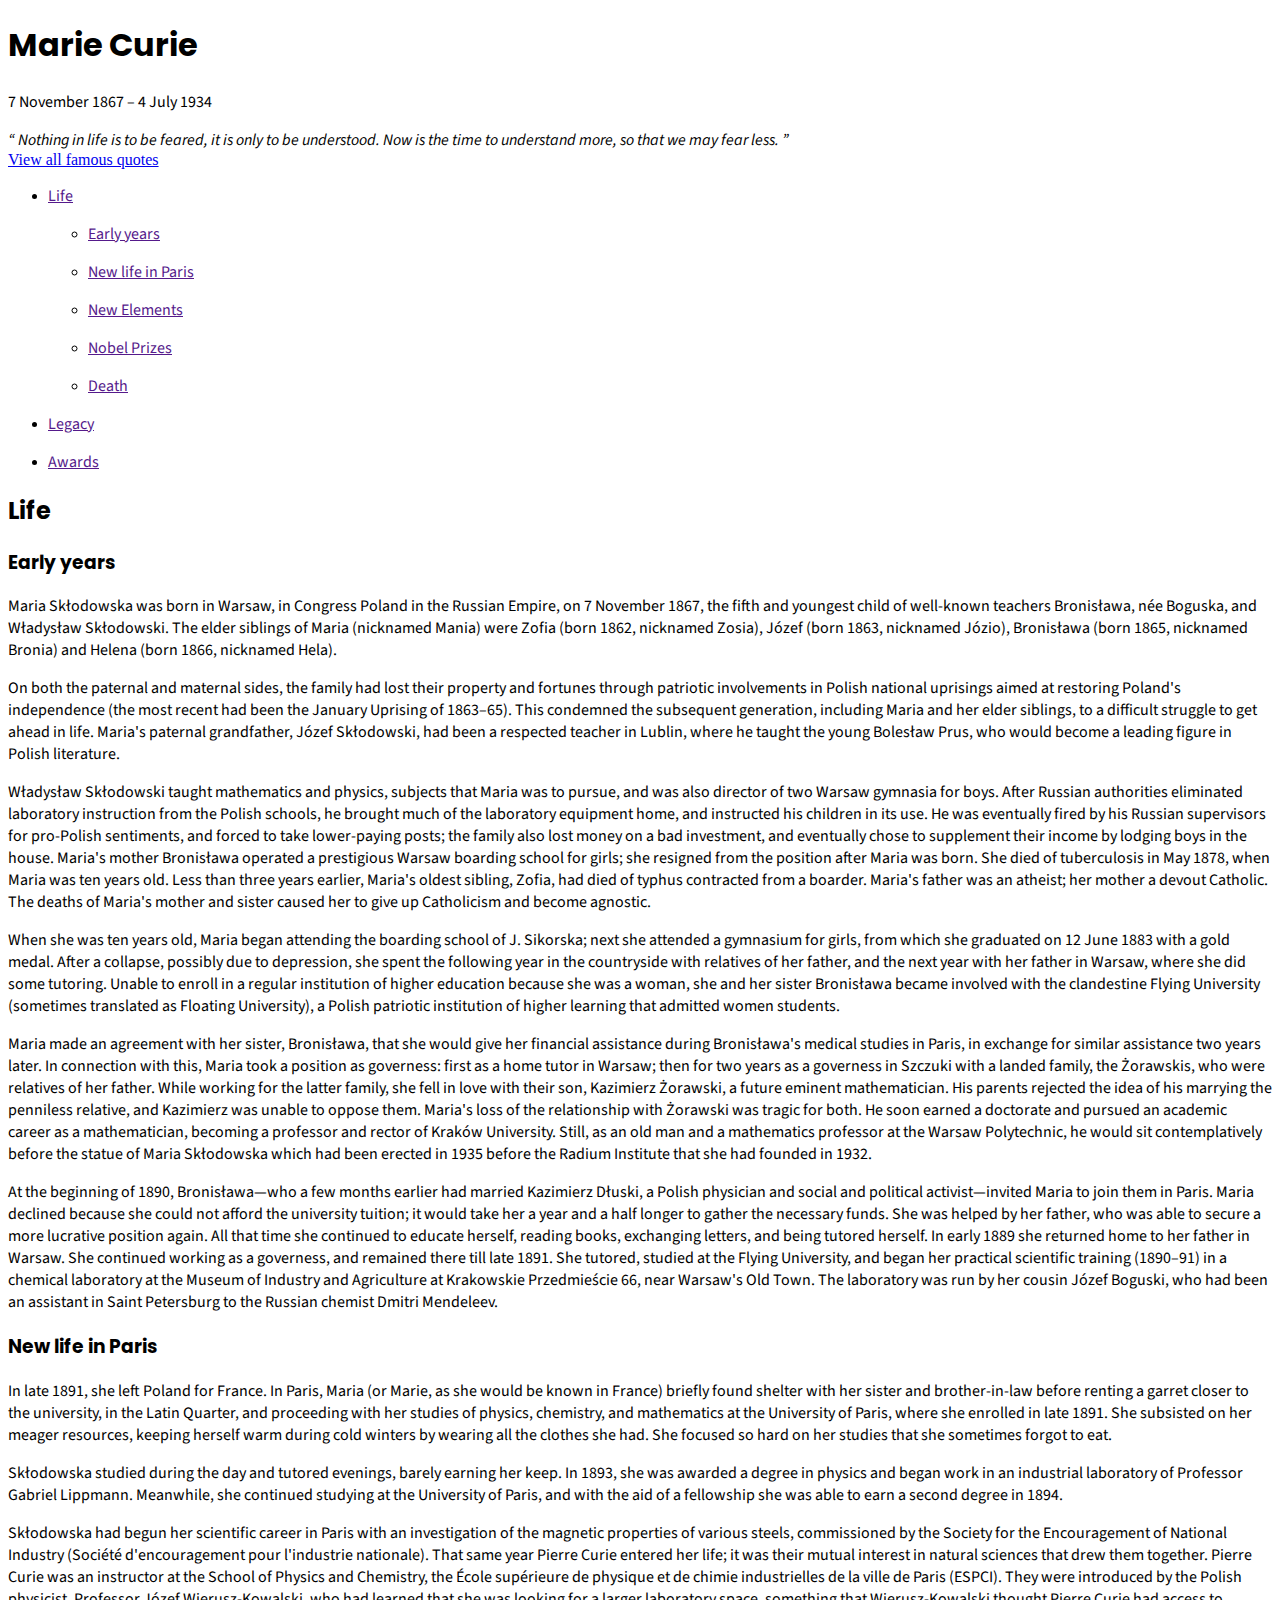
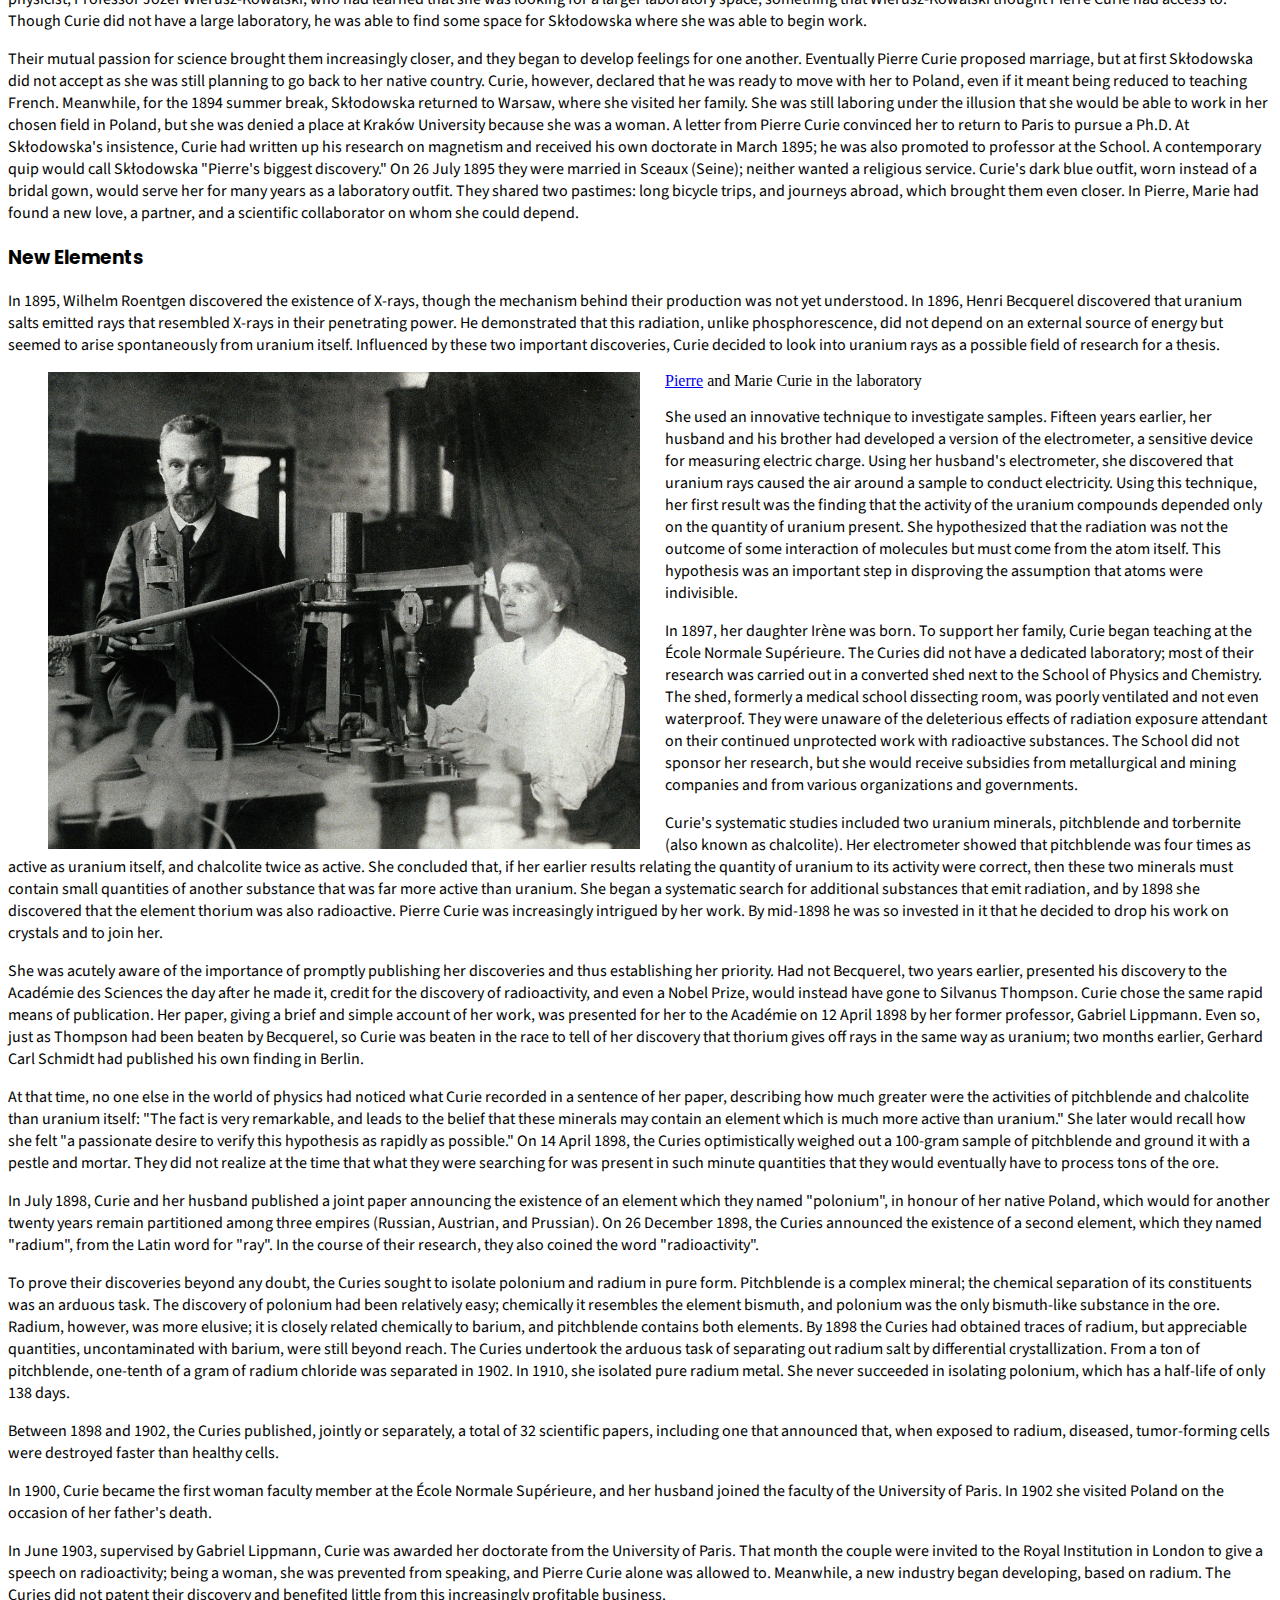
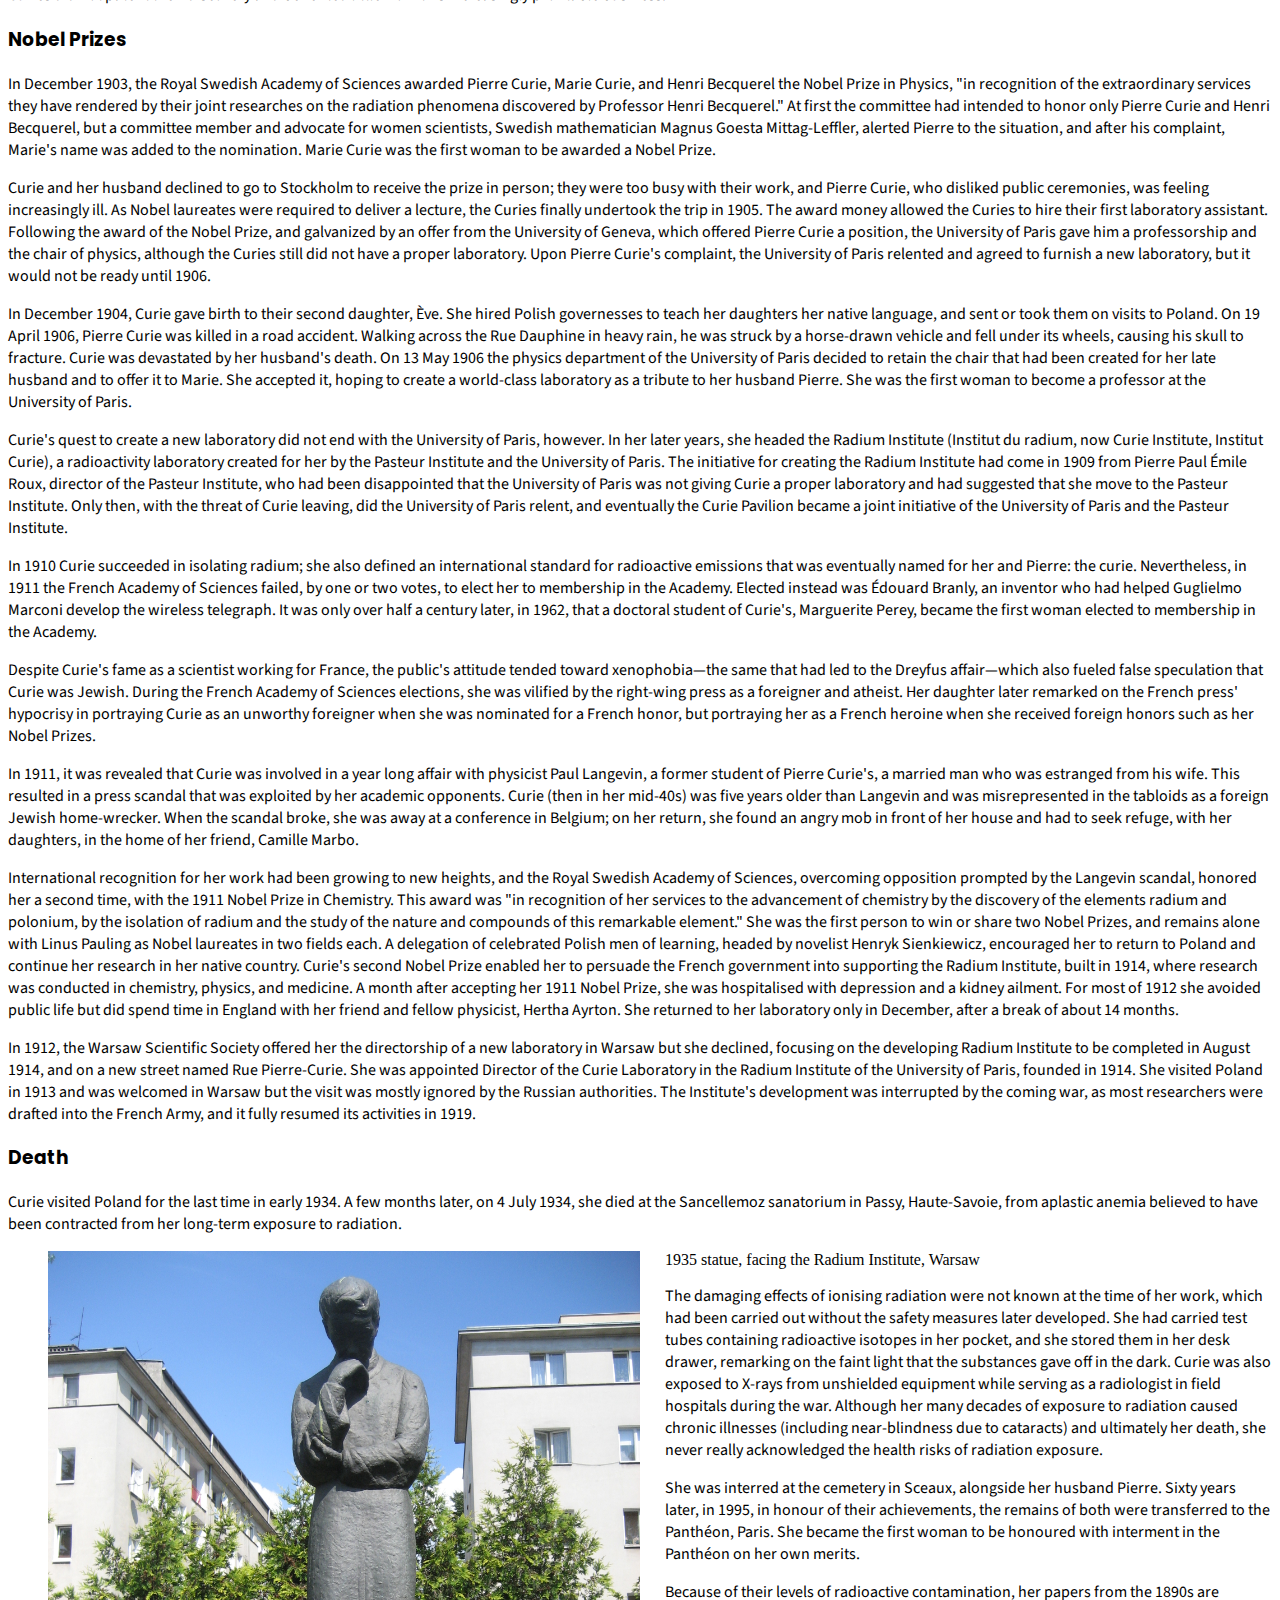
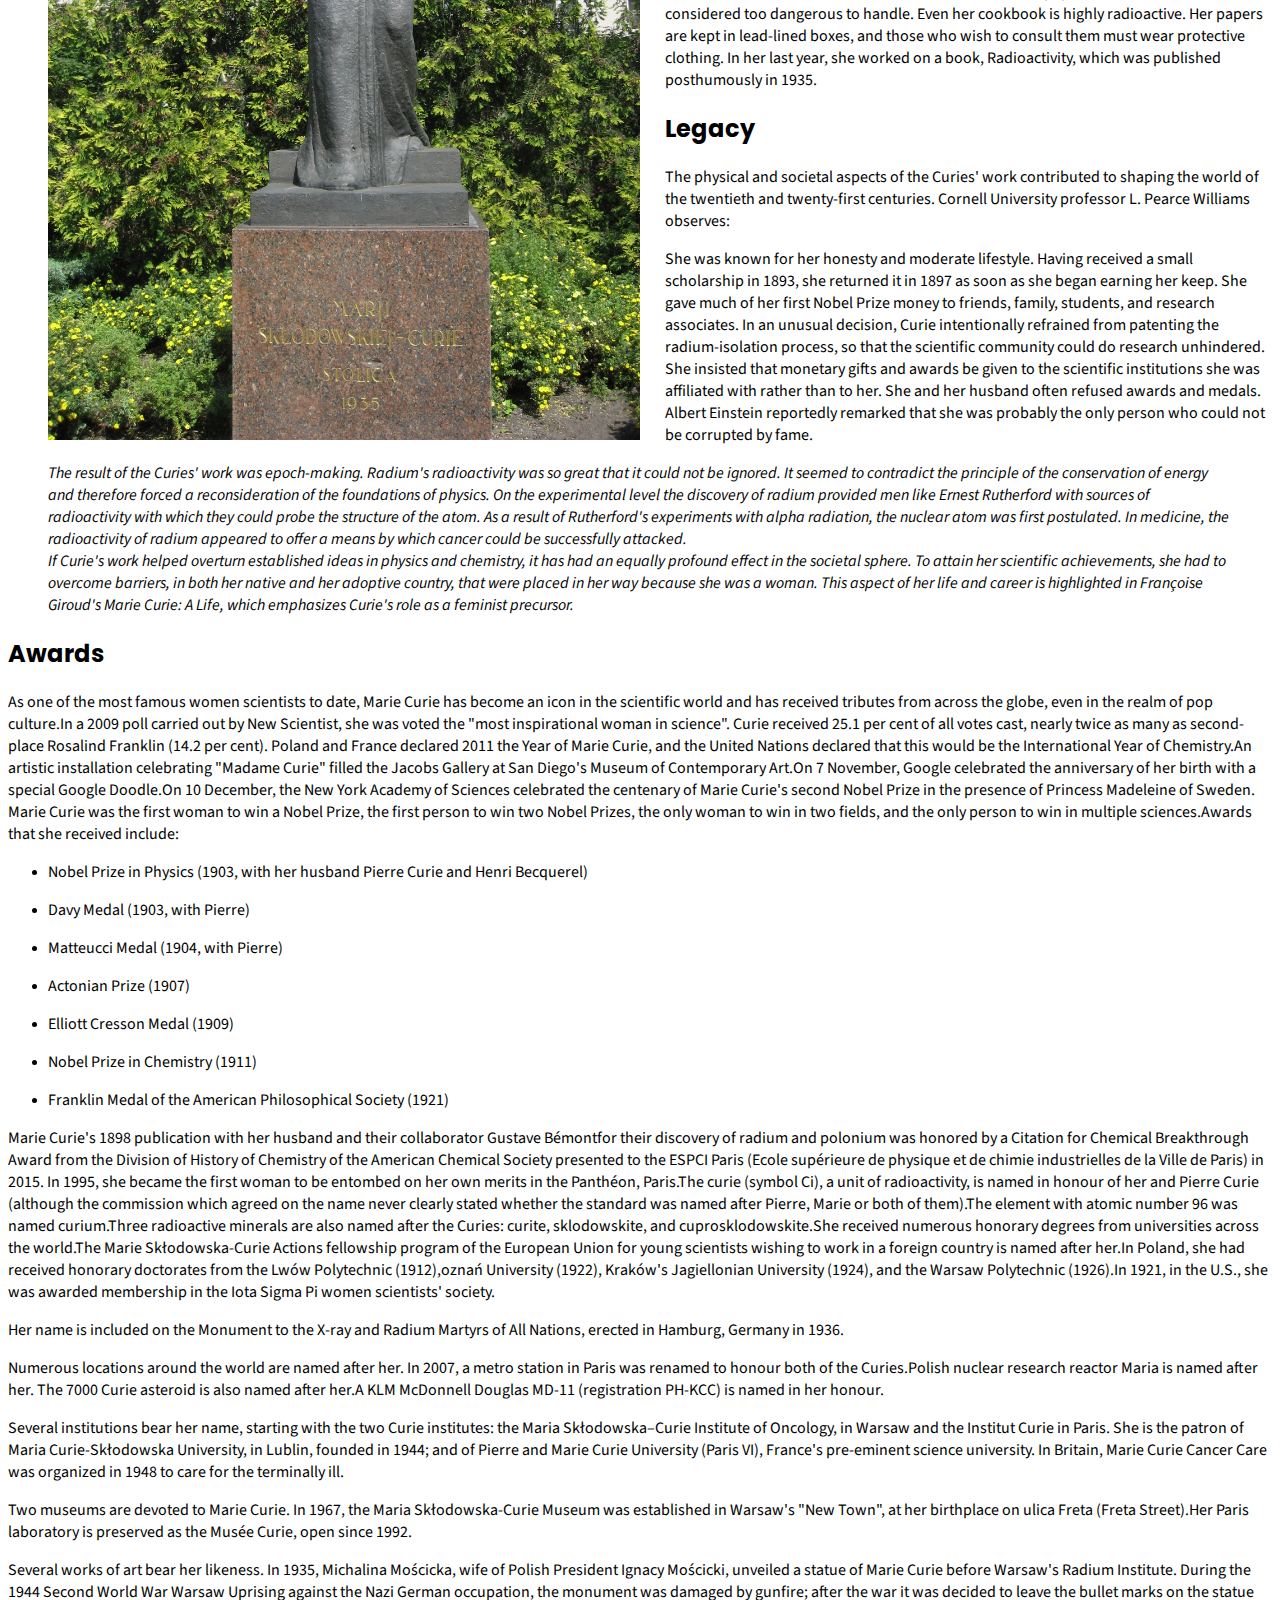
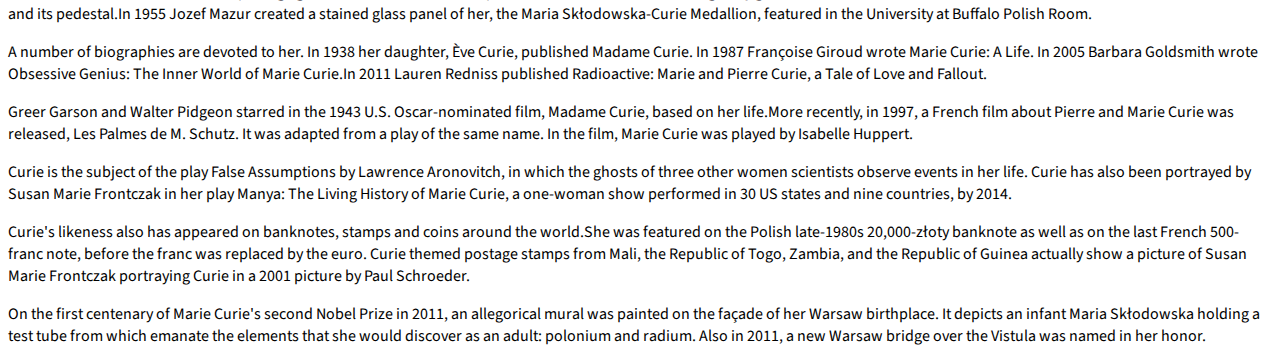
==== commit 20aff421: "Quotes page +Small css" ====
--- a/index.html
+++ b/index.html
@@ -15,6 +15,7 @@
     />
     <meta name="viewport" content="width=device-width, initial-scale=1" />
     <link rel="stylesheet" href="css/style.css" />
+    <link href="https://fonts.googleapis.com/css?family=Poppins|Source+Sans+Pro&display=swap" rel="stylesheet">
   </head>
   <body>
     <main>
@@ -25,11 +26,12 @@
         7 November 1867 – 4 July 1934
       </p>
 
-      <q class="text">
+      <q class="quote">
         Nothing in life is to be feared, it is only to be understood. Now is the
         time to understand more, so that we may fear less.
       </q>
-      <a href="quotes/index.html">View all famous quotes</a>
+      <br>
+      <a href="quotes/index.html" class="">View all famous quotes</a>
 
       <ul>
         <li>
--- a/css/style.css
+++ b/css/style.css
@@ -0,0 +1,14 @@
+.text {
+    font-family: 'Source Sans Pro', serif;
+}
+.title {
+    font-family: 'Poppins', sans-serif;
+}
+.quote {
+    font-family: 'Source Sans Pro', serif;
+    font-style: italic;  
+}
+img {
+    float: left;
+    margin-right: 25px;
+}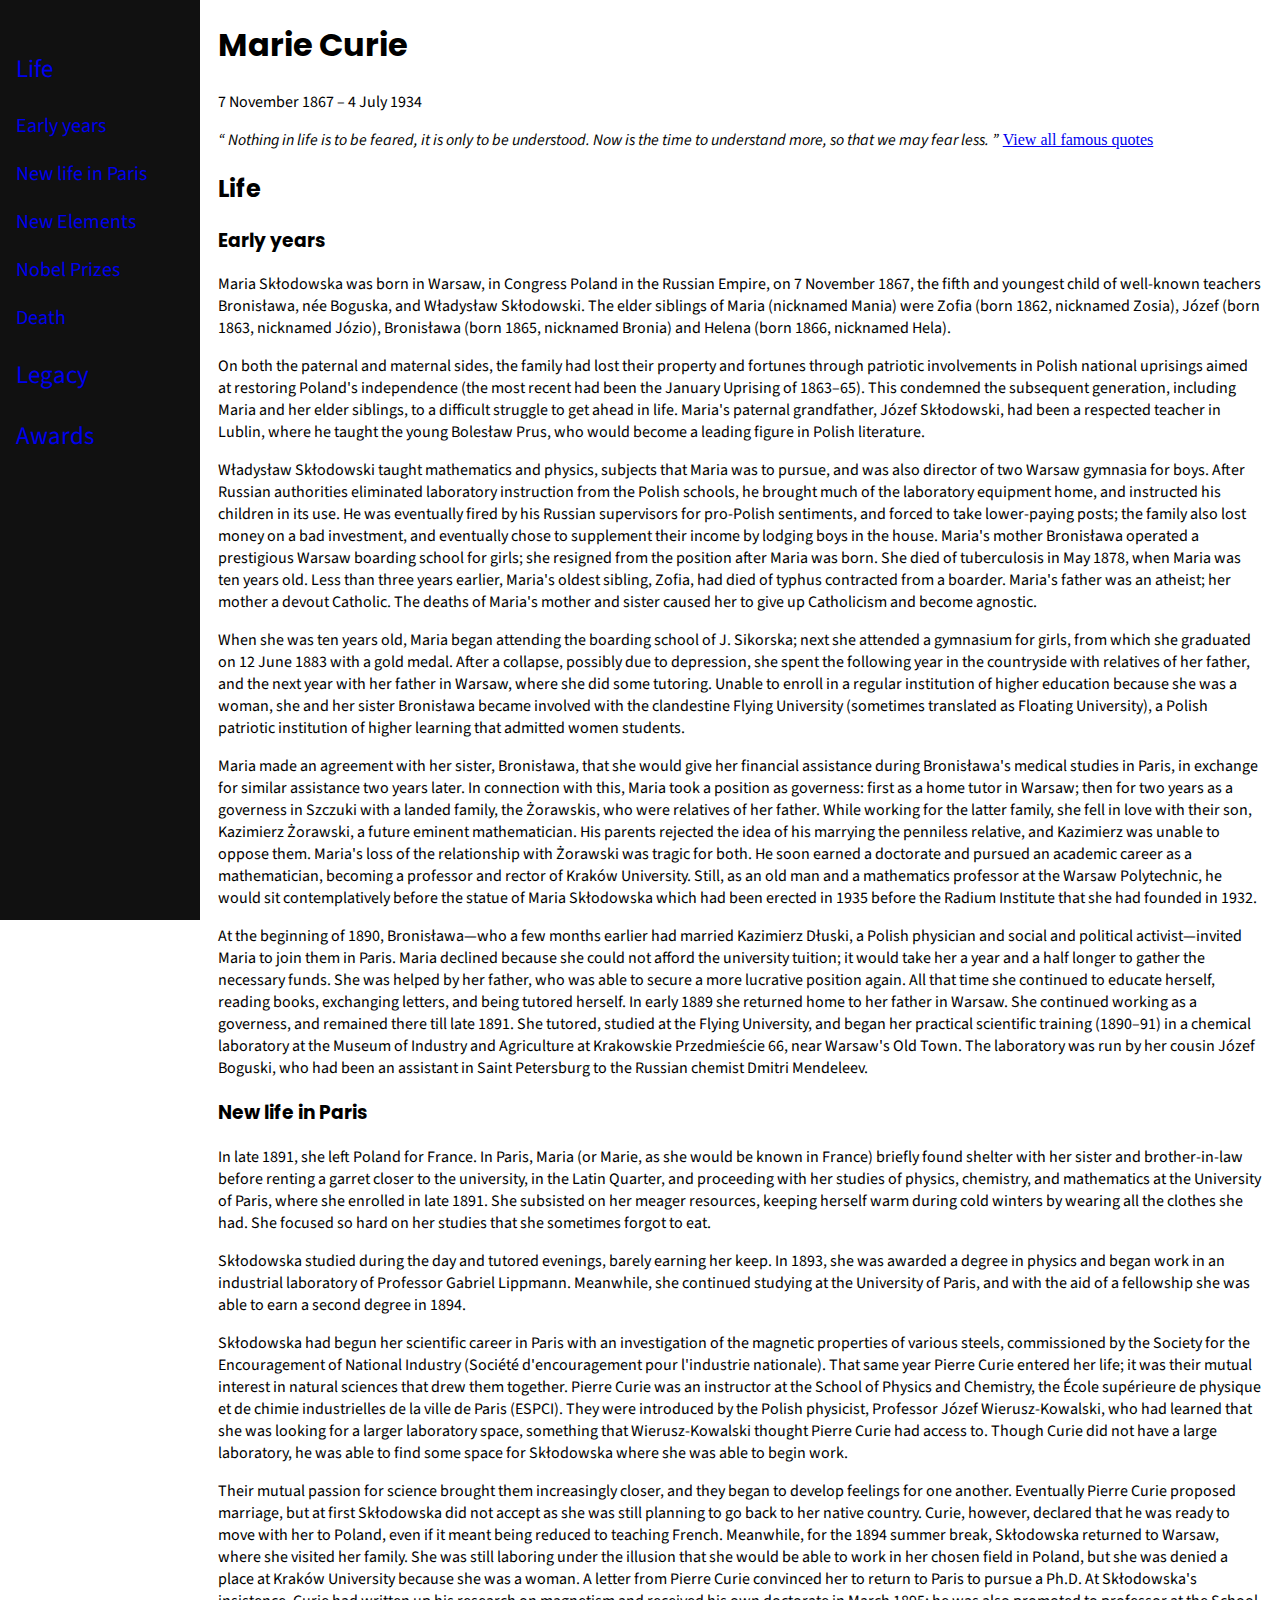
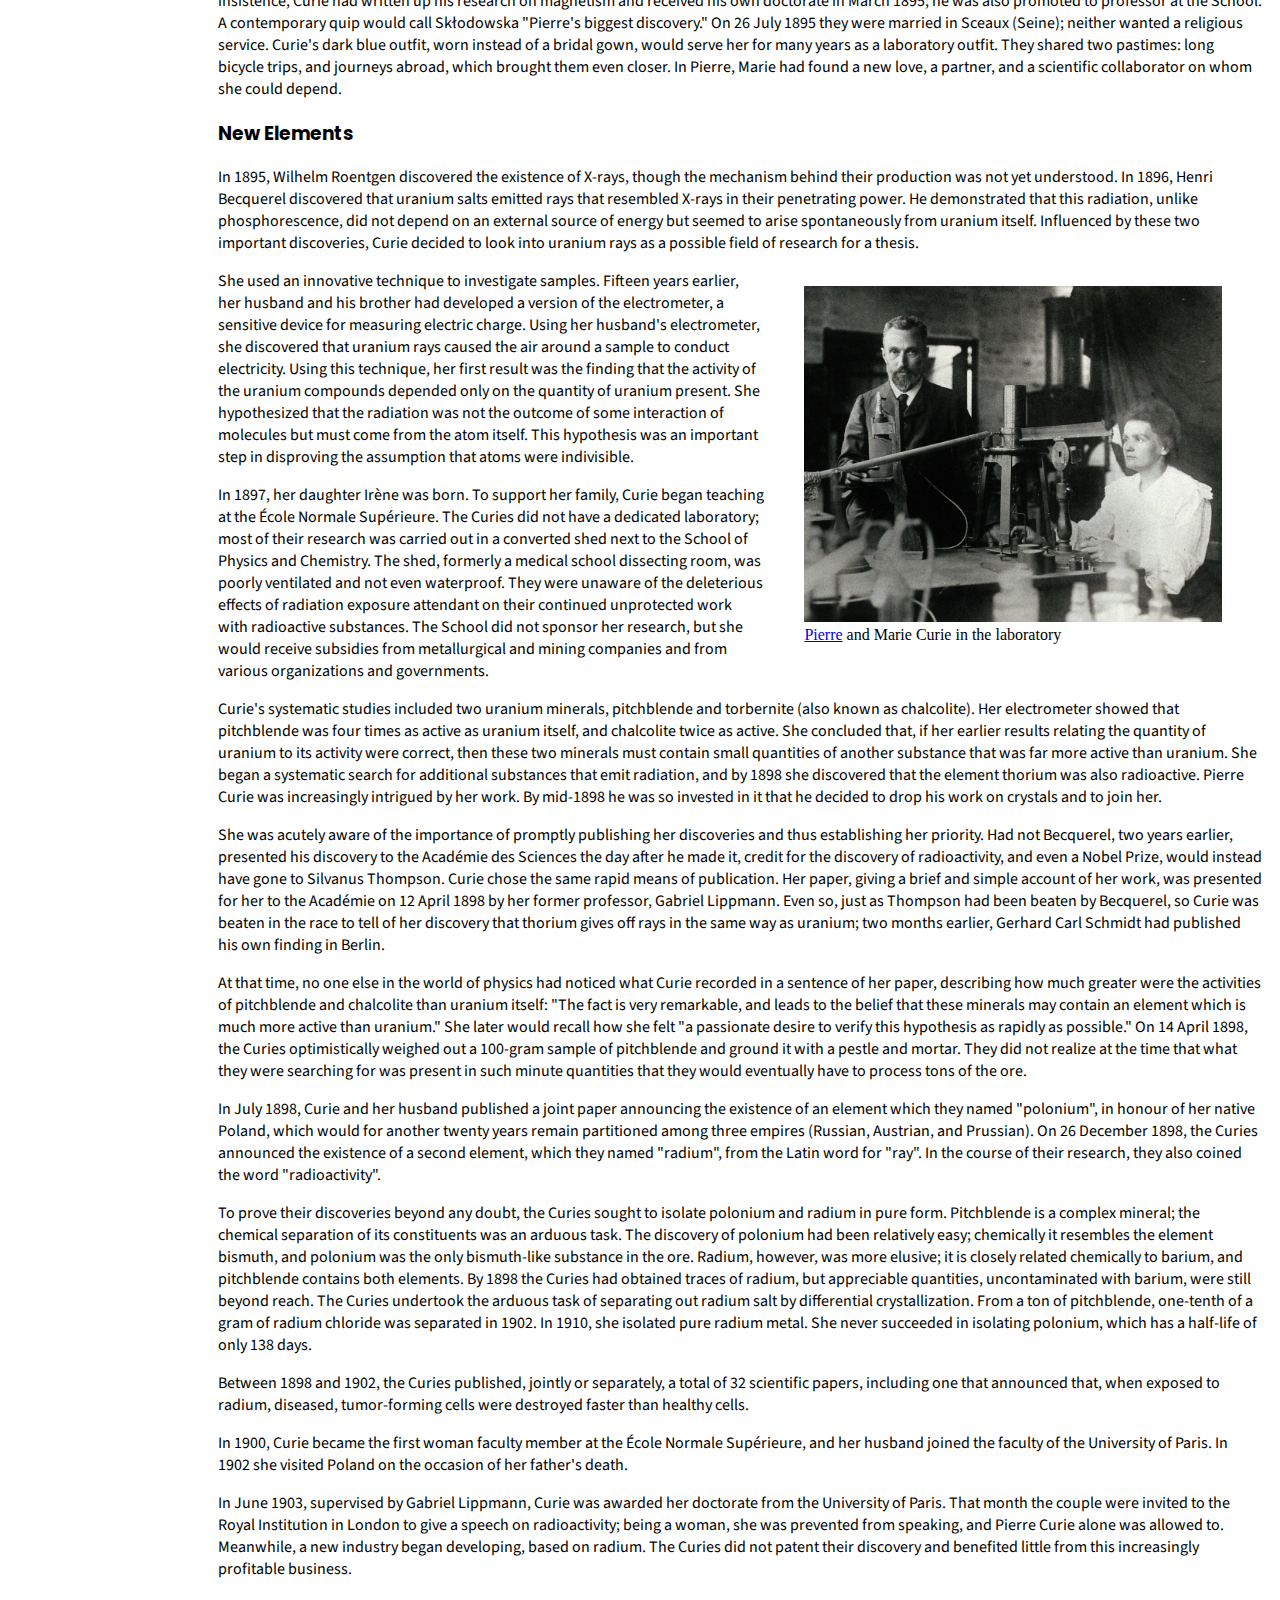
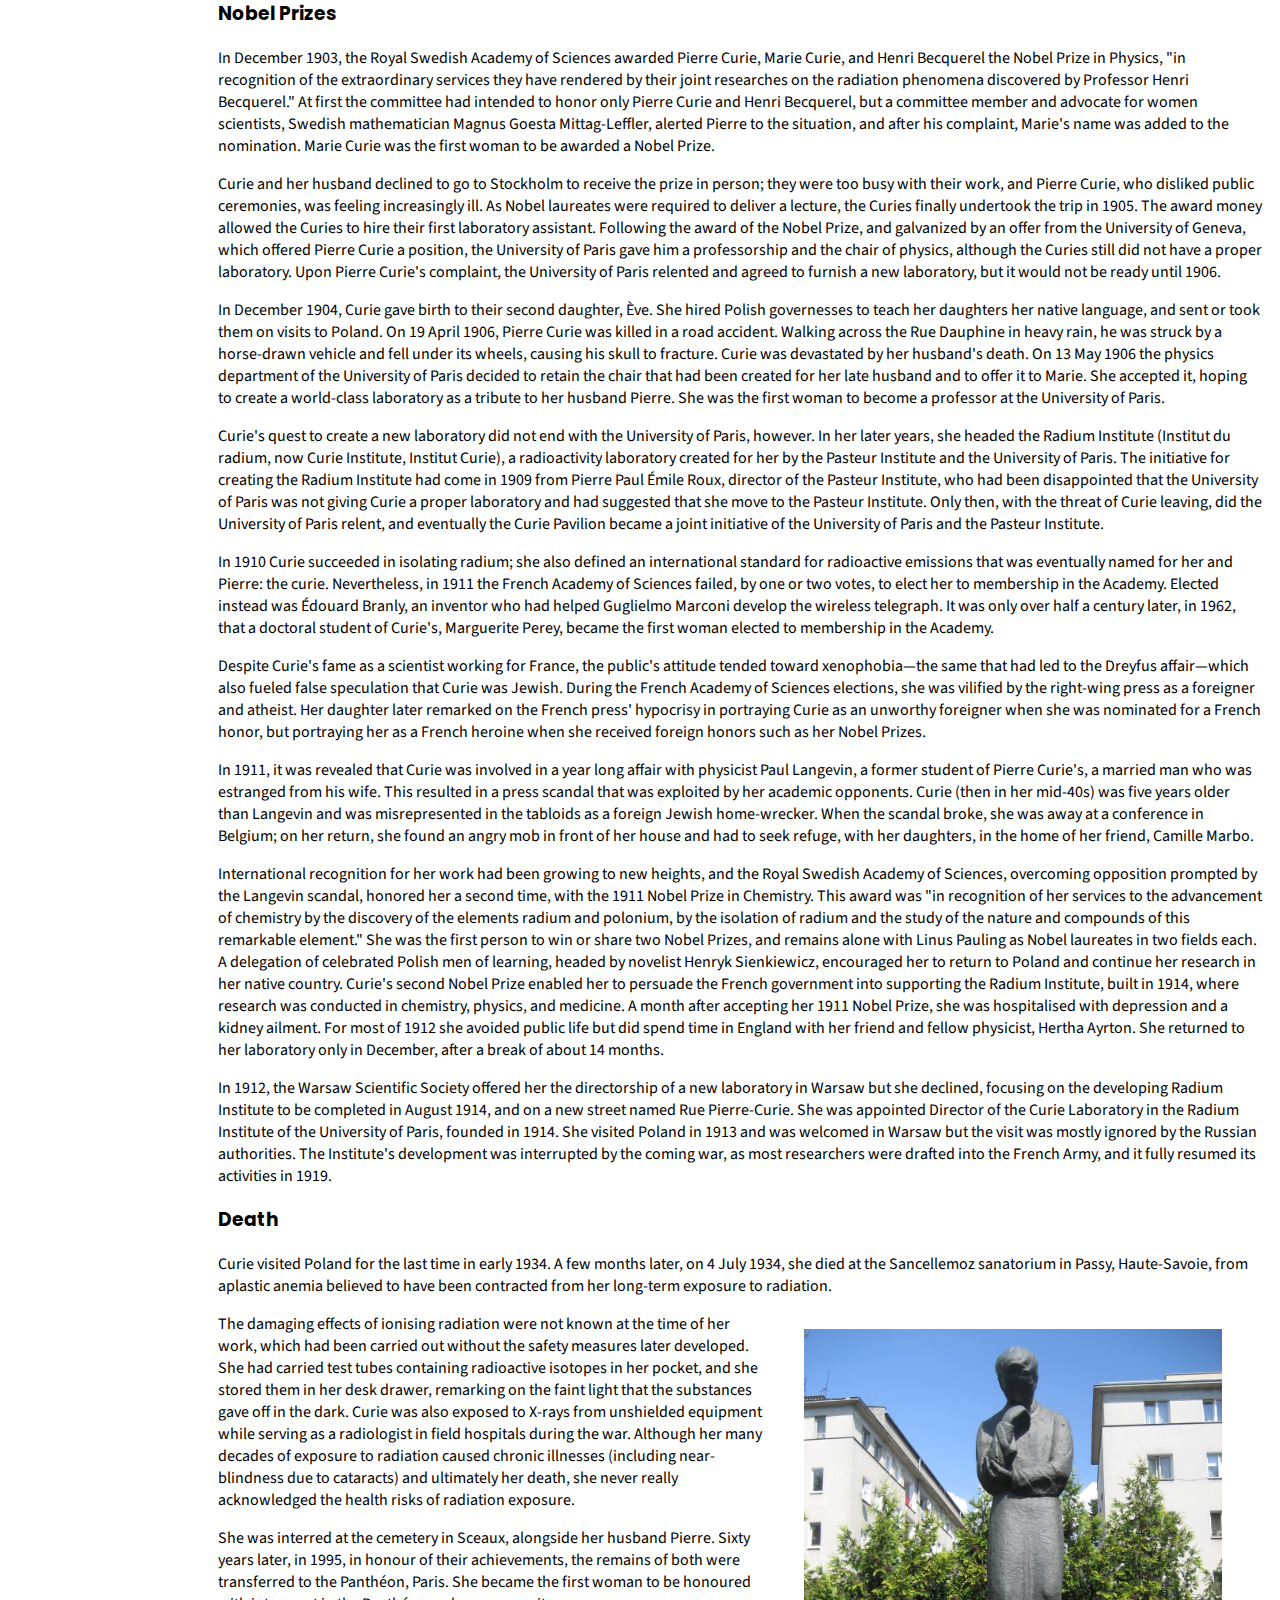
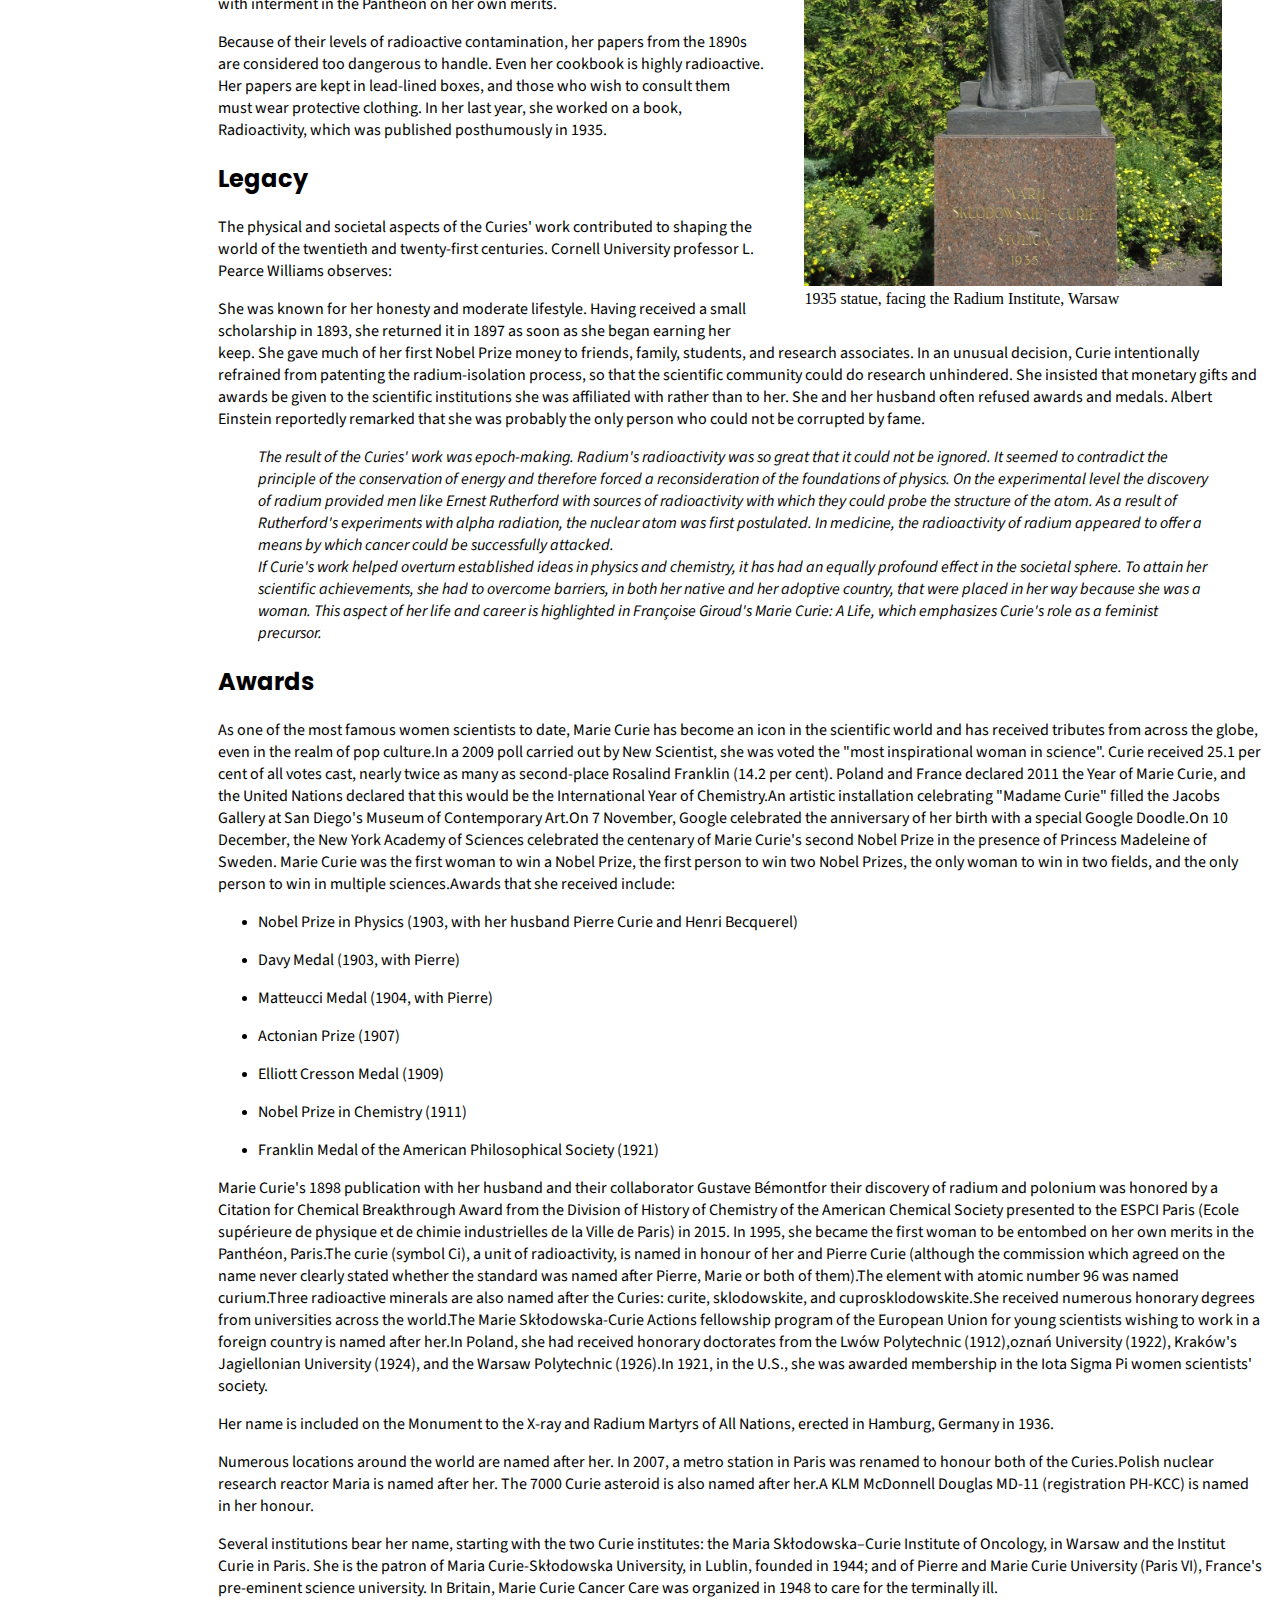
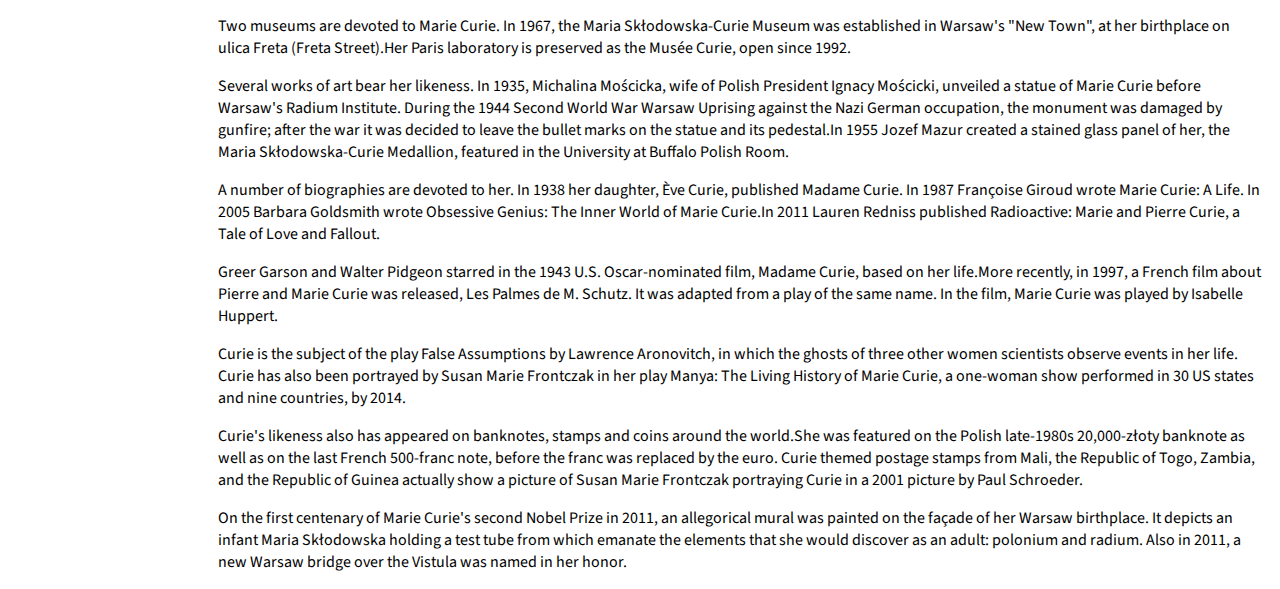
==== commit c2481d15: "add-sidebar" ====
--- a/index.html
+++ b/index.html
@@ -18,6 +18,39 @@
     <link href="https://fonts.googleapis.com/css?family=Poppins|Source+Sans+Pro&display=swap" rel="stylesheet">
   </head>
   <body>
+      <header>
+          <nav>
+            <ul>
+              <li>
+                <a href="#life"><p class="text">Life</p></a>
+                <ul>
+                  <li>
+                    <a href="#early-years"><p class="text">Early years</p></a>
+                  </li>
+                  <li>
+                    <a href="#new-life-in-paris"><p class="text">New life in Paris</p></a>
+                  </li>
+                  <li>
+                    <a href="#new-elements"><p class="text">New Elements</p></a>
+                  </li>
+                  <li>
+                    <a href="#nobel-prizes"><p class="text">Nobel Prizes</p></a>
+                  </li>
+                  <li>
+                    <a href="#death"><p class="text">Death</p></a>
+                  </li>
+                </ul>
+              </li>
+              <li>
+                <a href="#legacy"><p class="text">Legacy</p></a>
+              </li>
+              <li>
+                <a href="#awards"><p class="text">Awards</p></a>
+              </li>
+            </ul>
+          </nav>
+      </header>
+
     <main>
       <h1 class="title">
         Marie Curie
@@ -30,42 +63,13 @@
         Nothing in life is to be feared, it is only to be understood. Now is the
         time to understand more, so that we may fear less.
       </q>
-      <br>
+      
       <a href="quotes/index.html" class="">View all famous quotes</a>
 
-      <ul>
-        <li>
-          <a href=""><p class="text">Life</p></a>
-          <ul>
-            <li>
-              <a href=""><p class="text">Early years</p></a>
-            </li>
-            <li>
-              <a href=""><p class="text">New life in Paris</p></a>
-            </li>
-            <li>
-              <a href=""><p class="text">New Elements</p></a>
-            </li>
-            <li>
-              <a href=""><p class="text">Nobel Prizes</p></a>
-            </li>
-            <li>
-              <a href=""><p class="text">Death</p></a>
-            </li>
-          </ul>
-        </li>
-        <li>
-          <a href=""><p class="text">Legacy</p></a>
-        </li>
-        <li>
-          <a href=""><p class="text">Awards</p></a>
-        </li>
-      </ul>
-
-      <section class="life">
+      <section id="life">
         <h2 class="title">Life</h2>
 
-        <section class="early-years">
+        <section id="early-years">
           <h3 class="title">Early years</h3>
           <p class="text">
             Maria Skłodowska was born in Warsaw, in Congress Poland in the
@@ -156,7 +160,7 @@
             Russian chemist Dmitri Mendeleev.
           </p>
         </section>
-        <section class="new-life-in-paris">
+        <section id="new-life-in-paris">
           <h3 class="title">New life in Paris</h3>
           <p class="text">
             In late 1891, she left Poland for France. In Paris, Maria (or Marie,
@@ -218,7 +222,7 @@
             whom she could depend.
           </p>
         </section>
-        <section class="new-elements">
+        <section id="new-elements">
           <h3 class="title">New Elements</h3>
           <p class="text">
             In 1895, Wilhelm Roentgen discovered the existence of X-rays, though
@@ -235,7 +239,7 @@
             <img
               src="img/Pierre_and_Marie_Curie.jpg"
               alt="Pierre and Marie Curie in the laboratory"
-              width="50%"
+              width="100%"
             />
             <figcaption>
               <a href="https://en.wikipedia.org/wiki/Pierre_Curie">Pierre</a>
@@ -361,7 +365,7 @@
             business.
           </p>
         </section>
-        <section class="nobel-prizes">
+        <section id="nobel-prizes">
           <h3 class="title">Nobel Prizes</h3>
           <p class="text">
             In December 1903, the Royal Swedish Academy of Sciences awarded
@@ -487,7 +491,7 @@
             resumed its activities in 1919.
           </p>
         </section>
-        <section class="death">
+        <section id="death">
           <h3 class="title">Death</h3>
           <p class="text">
             Curie visited Poland for the last time in early 1934. A few months
@@ -499,7 +503,7 @@
                 <img
                   src="img/Sklodowska-Curie_statue,_Warsaw.jpeg"
                   alt="1935 statue, facing the Radium Institute, Warsaw"
-                  width="50%"
+                  width="100%"
                 />
                 <figcaption>
                         1935 statue, facing the Radium Institute, Warsaw
@@ -536,7 +540,7 @@
         </section>
       </section>
 
-      <section class="legacy">
+      <section id="legacy">
         <h2 class="title">Legacy</h2>
         <p class="text">
             The physical and societal aspects of the Curies' work contributed to shaping the world of the twentieth and twenty-first centuries. Cornell University professor L. Pearce Williams observes:
@@ -550,7 +554,7 @@
         </blockquote>
       </section>
 
-      <section class="awards">
+      <section id="awards">
         <h2 class="title">Awards</h2>
         <p class="text">
           As one of the most famous women scientists to date, Marie Curie has become an icon in the scientific world and has received tributes from across the globe, even in the realm of pop culture.In a 2009 poll carried out by New Scientist, she was voted the "most inspirational woman in science". Curie received 25.1 per cent of all votes cast, nearly twice as many as second-place Rosalind Franklin (14.2 per cent).
--- a/css/style.css
+++ b/css/style.css
@@ -1,14 +1,59 @@
 .text {
-    font-family: 'Source Sans Pro', serif;
+  font-family: "Source Sans Pro", serif;
 }
 .title {
-    font-family: 'Poppins', sans-serif;
+  font-family: "Poppins", sans-serif;
 }
 .quote {
-    font-family: 'Source Sans Pro', serif;
-    font-style: italic;  
+  font-family: "Source Sans Pro", serif;
+  font-style: italic;
 }
-img {
-    float: left;
-    margin-right: 25px;
-}+figure {
+  width: 40%;
+  float: right;
+}
+
+header {
+  
+  position: fixed;
+  width: 200px;
+  height: 100vh;
+  z-index: 1;
+  top: 0;
+  left: 0;
+  background-color: #111; 
+  overflow-x: hidden; 
+  padding-top: 20px;
+  color: #778899;
+  
+}
+nav a {
+  text-decoration: none;
+  
+  
+}
+nav ul {
+  list-style: none;
+  padding: 0%;
+}
+
+nav ul li ul {
+  font-size: 20px
+}
+  
+nav {
+  padding: 6px 8px 6px 16px;
+  text-decoration: none;
+  font-size: 25px;
+  color: #778899;
+  display: block;
+}
+
+nav a:hover {
+  color: #f1f1f1;
+}
+
+main {
+  margin-left: 200px;
+  padding: 0px 10px;
+}
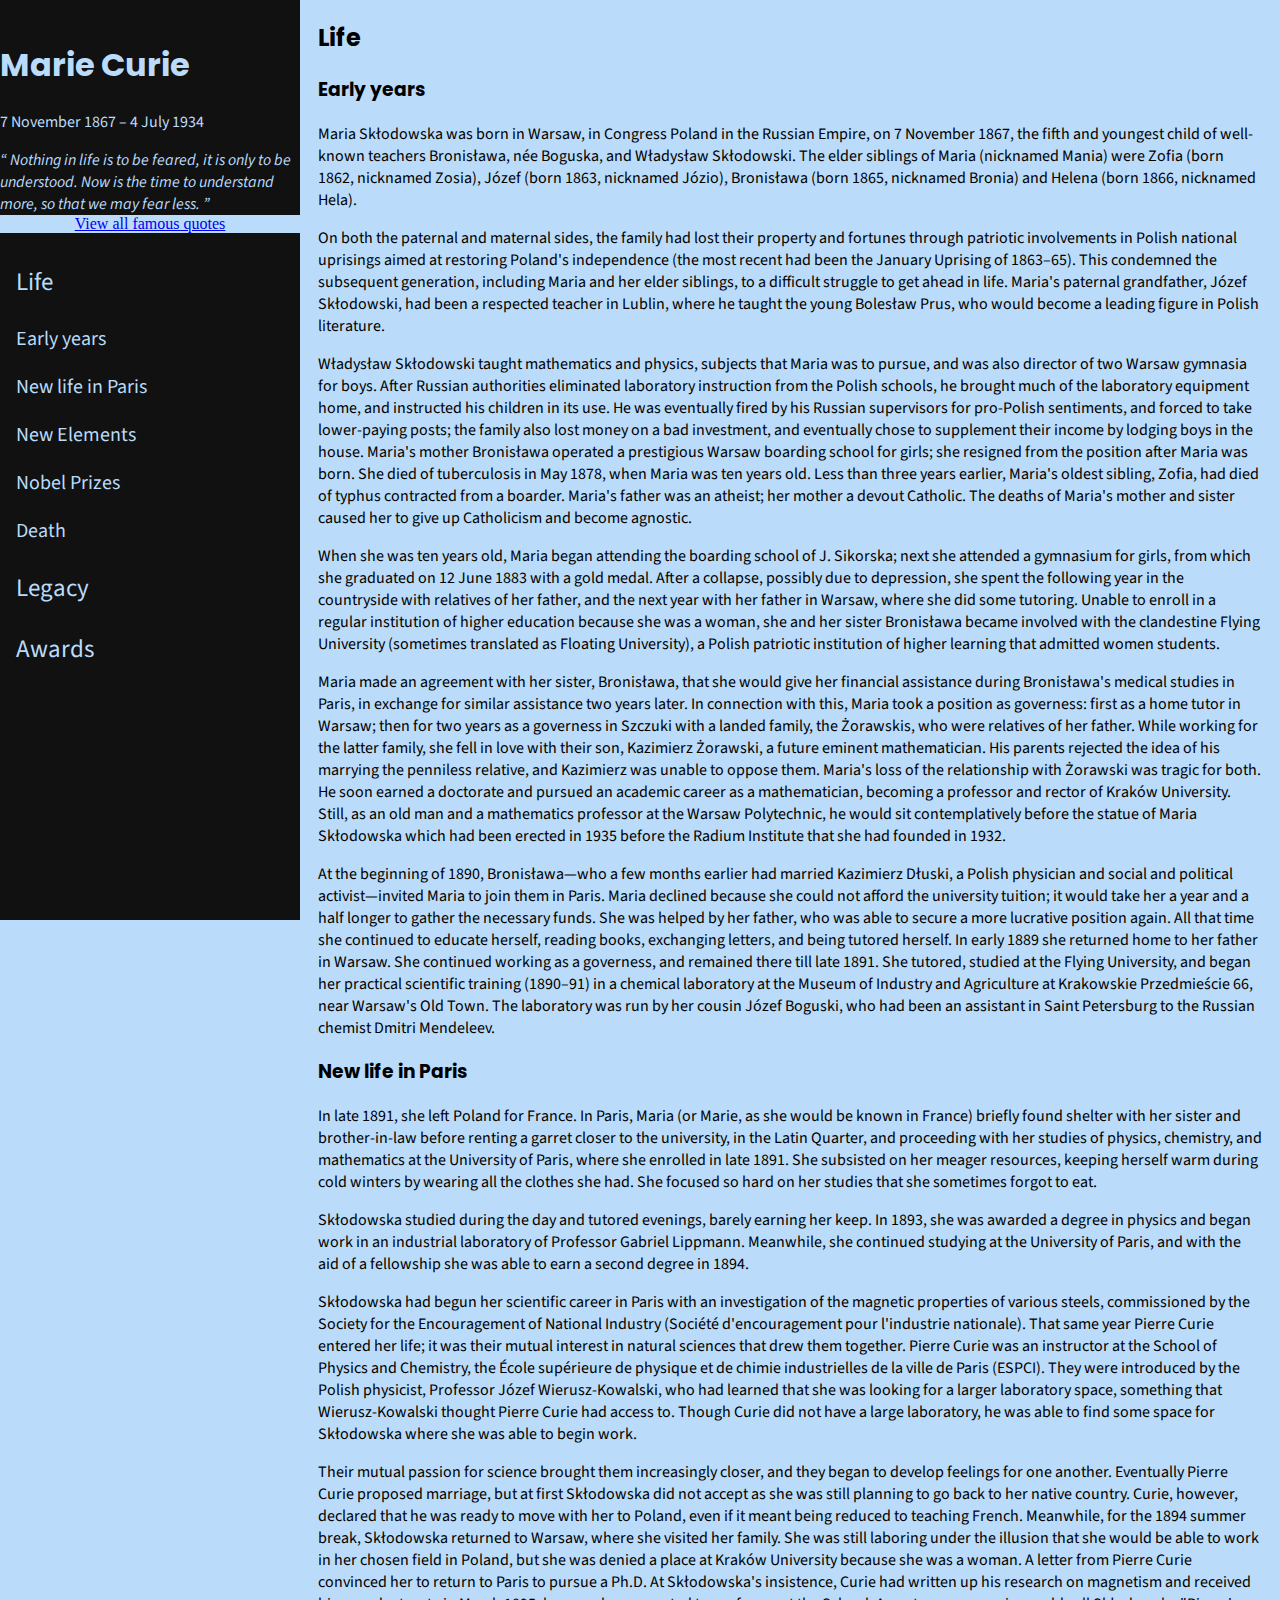
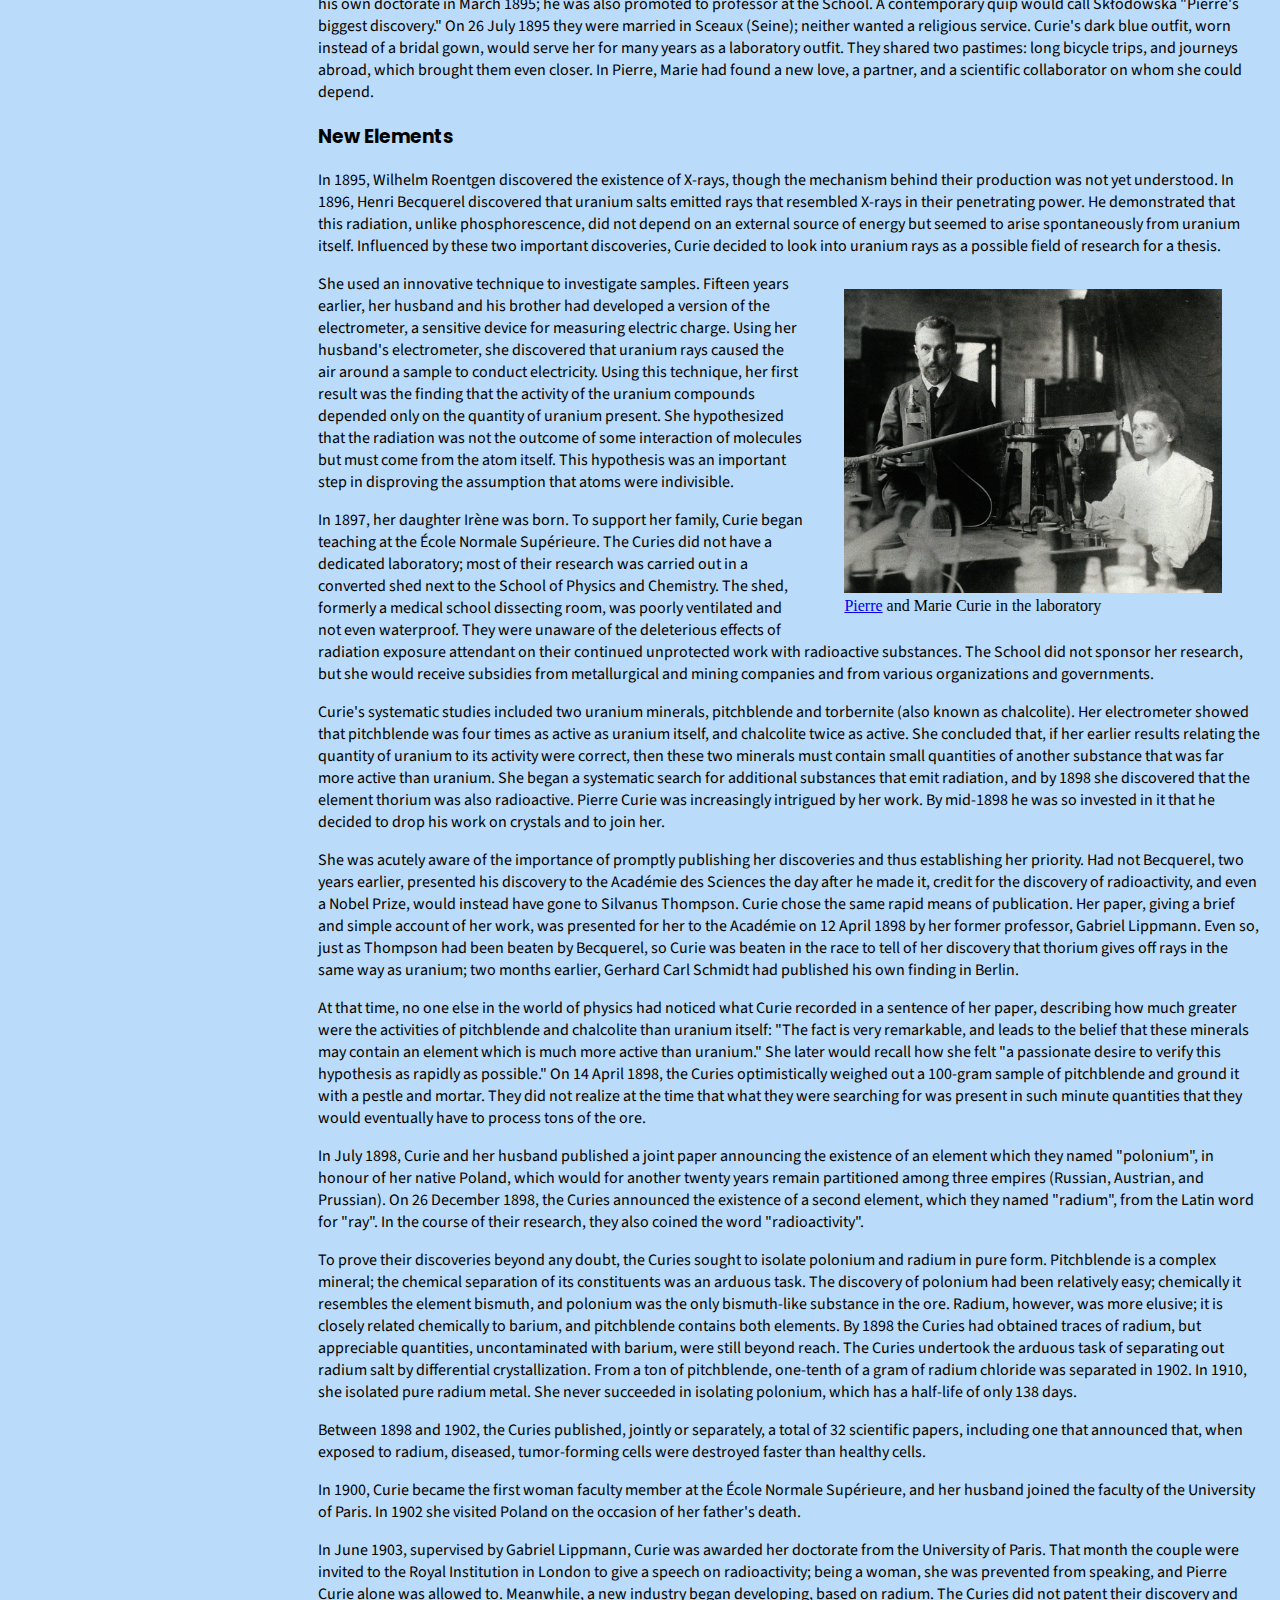
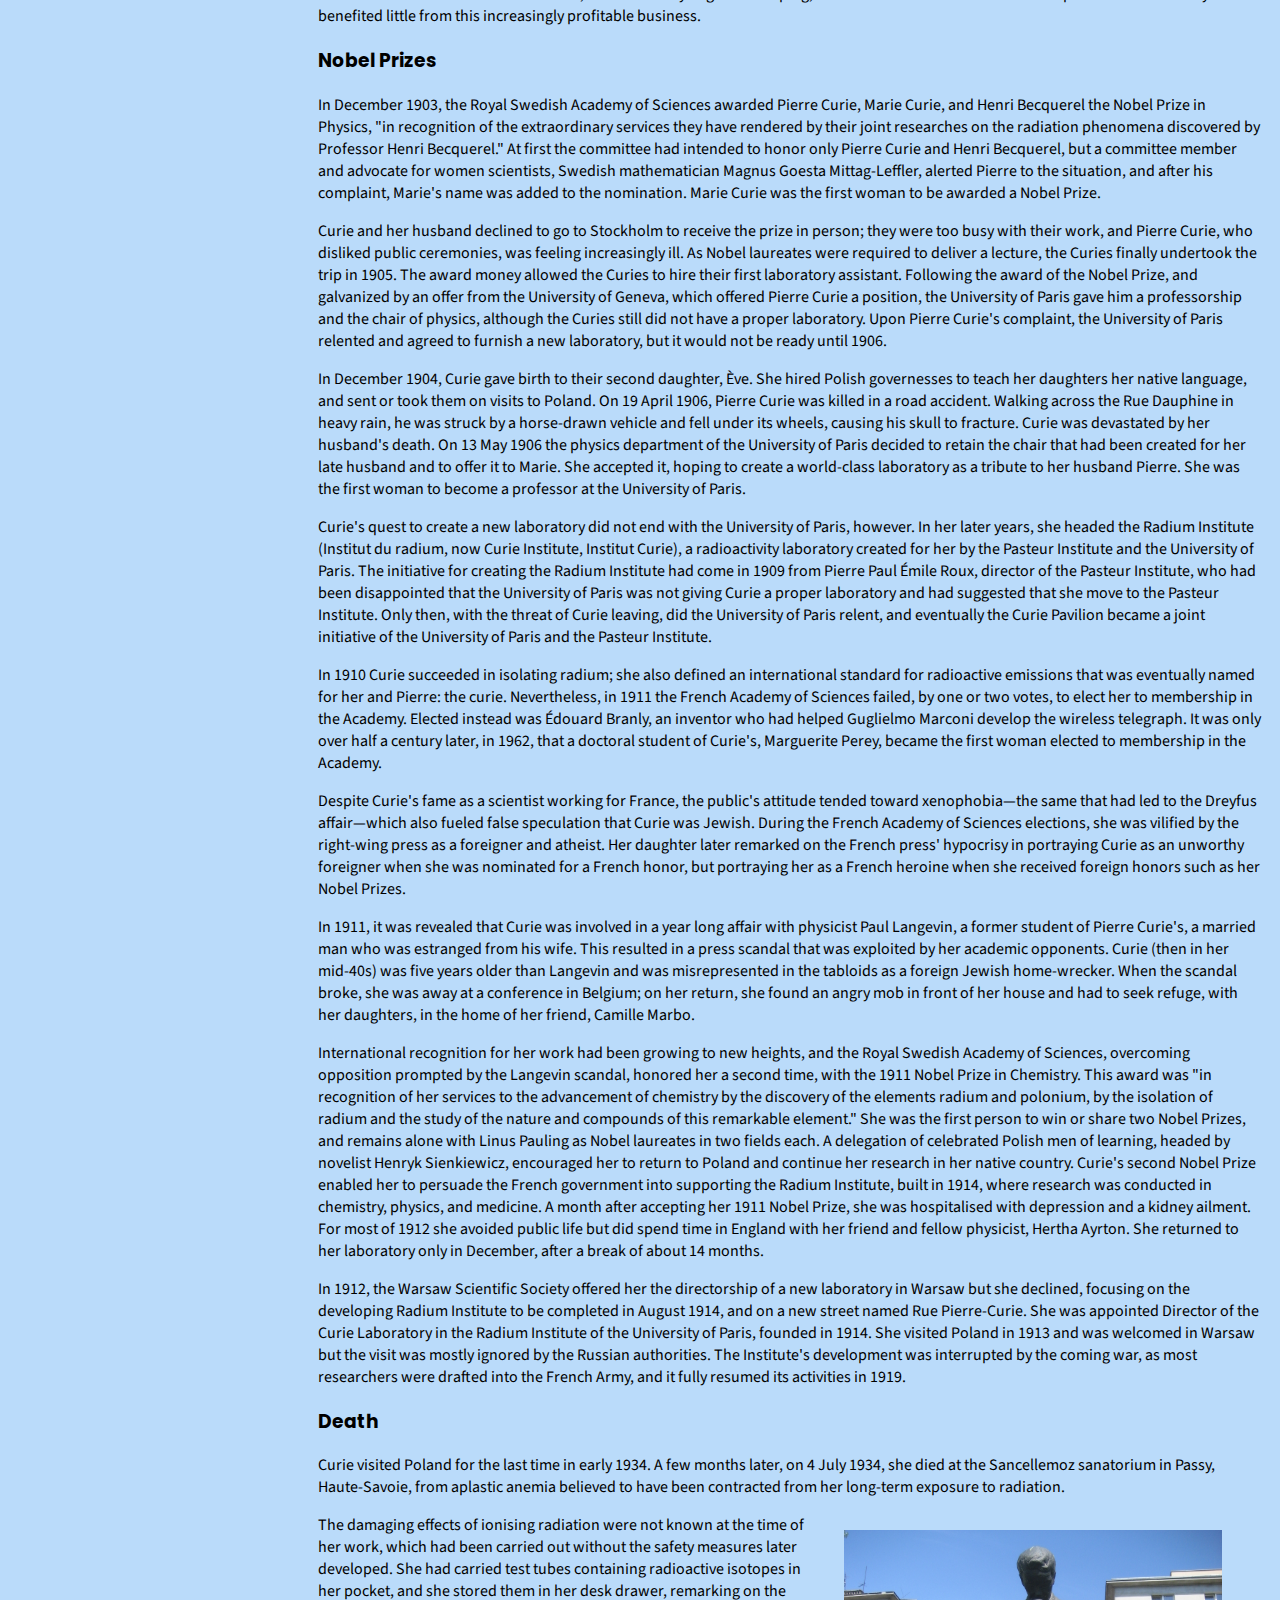
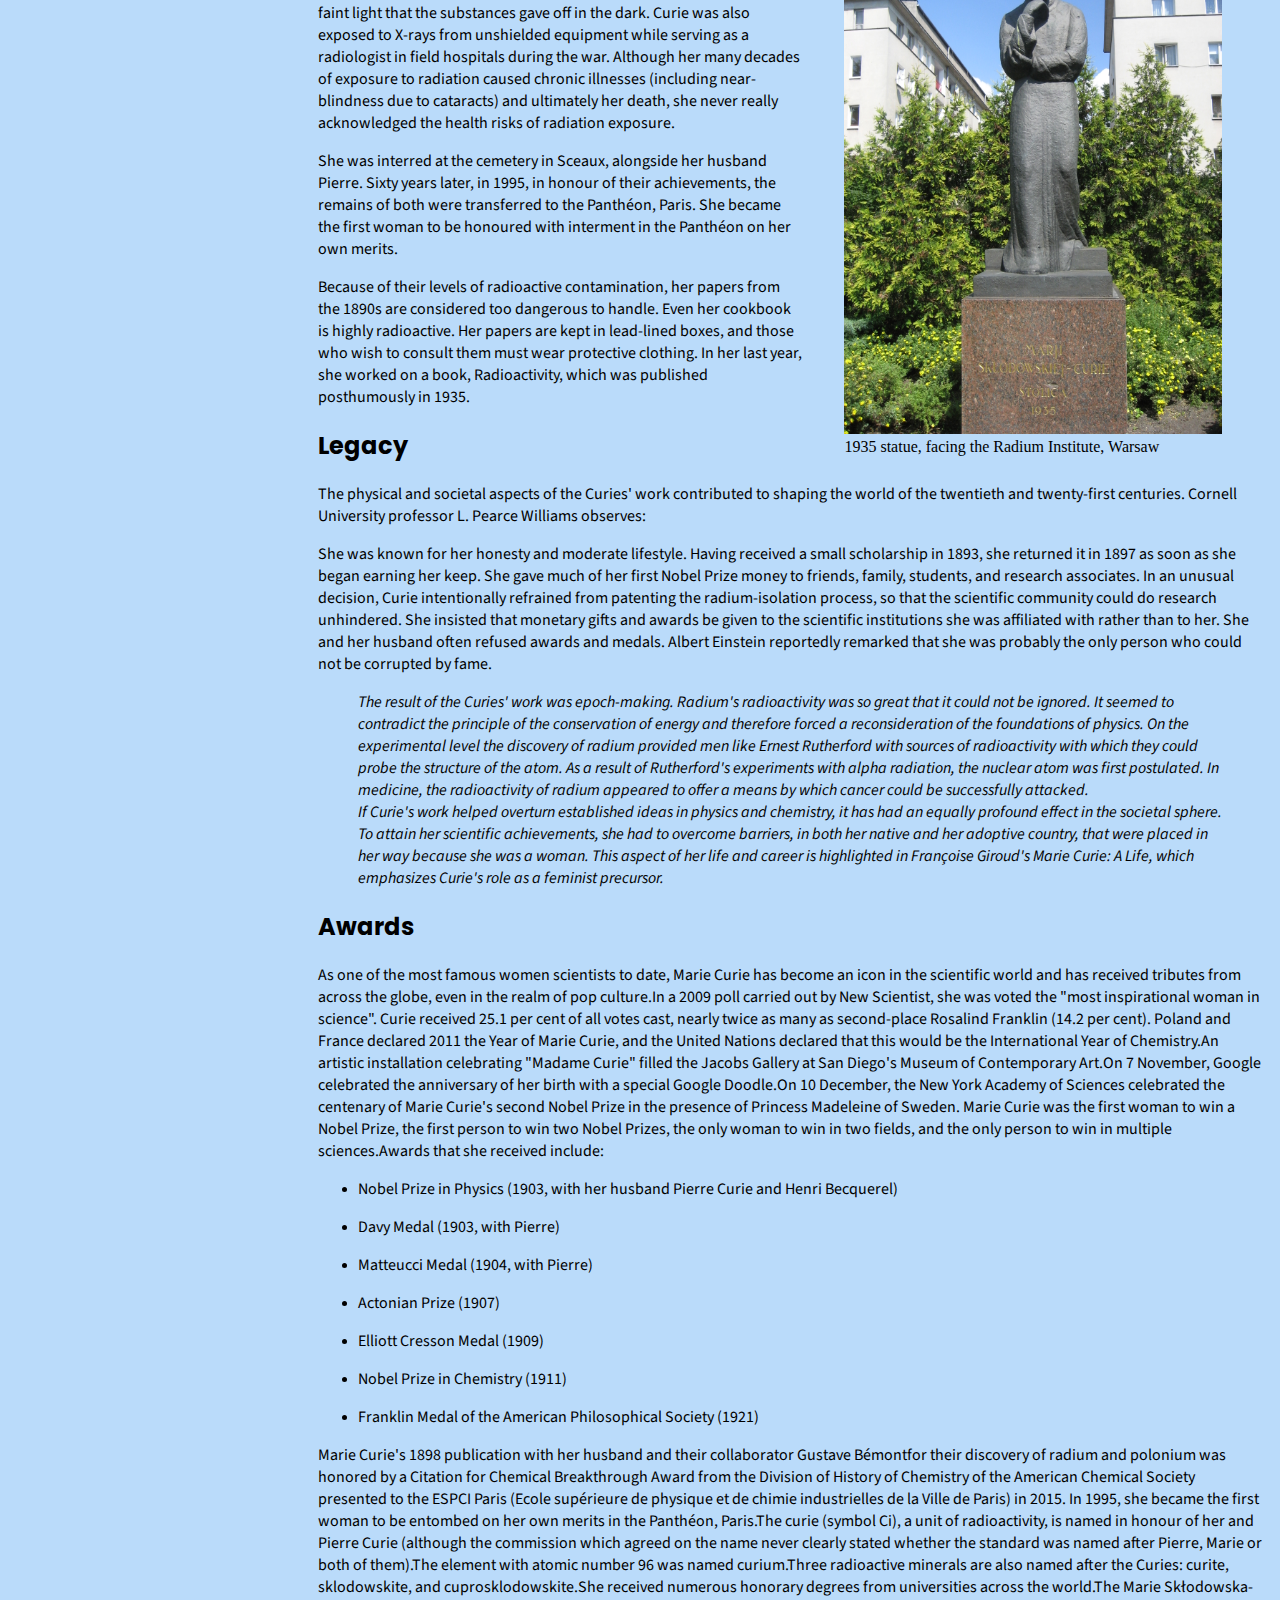
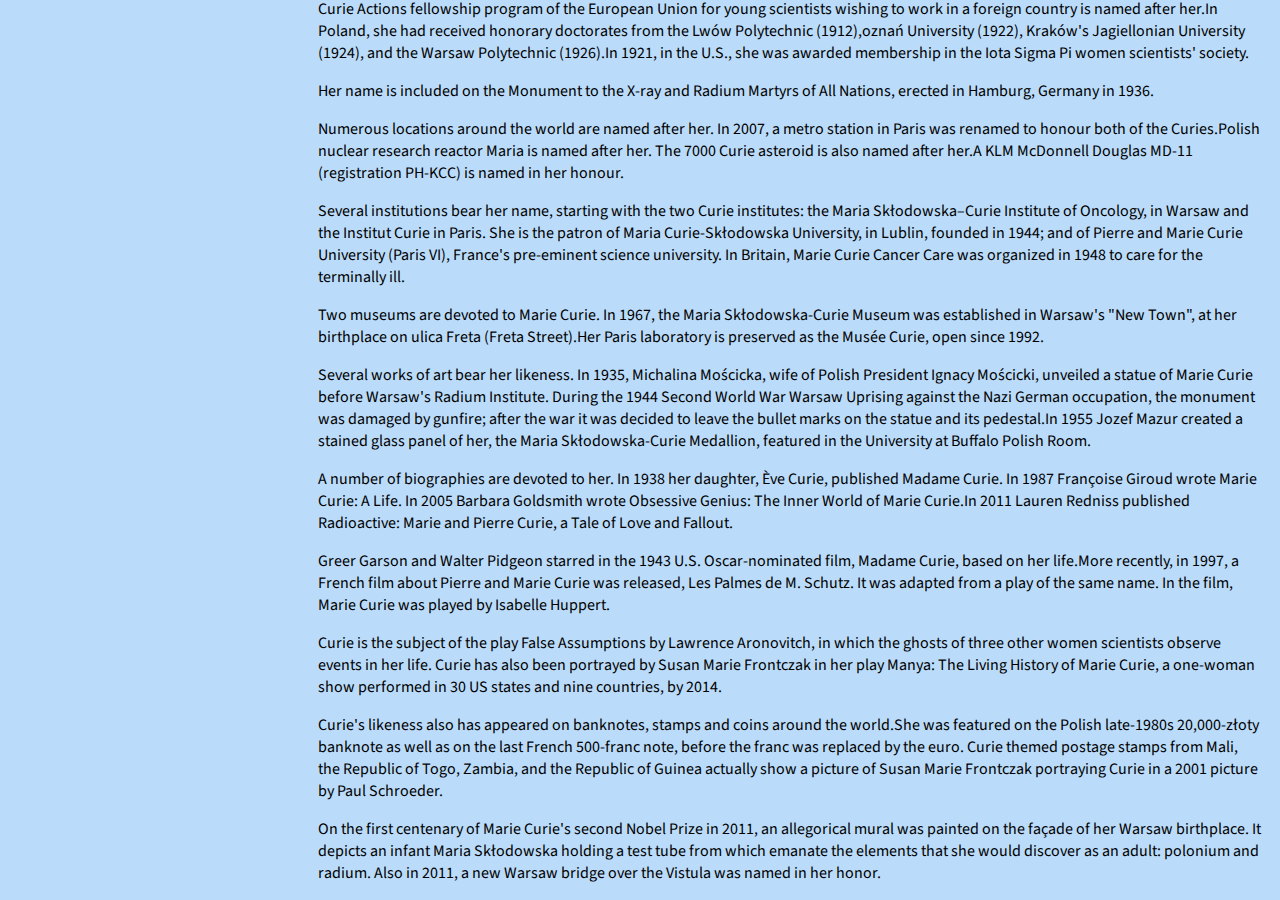
==== commit b665ed68: "style-sidebar" ====
--- a/index.html
+++ b/index.html
@@ -19,6 +19,20 @@
   </head>
   <body>
       <header>
+          <h1 class="title" style="color:#badbfa">
+              Marie Curie
+            </h1>
+            <p class="text" style="color:#badbfa">
+              7 November 1867 – 4 July 1934
+            </p>
+      
+            <q class="quote" style="color:#badbfa">
+              Nothing in life is to be feared, it is only to be understood. Now is the
+              time to understand more, so that we may fear less.
+            </q>
+            <br>
+            <a href="quotes/index.html" class="quotes-link">View all famous quotes</a>
+
           <nav>
             <ul>
               <li>
@@ -52,19 +66,7 @@
       </header>
 
     <main>
-      <h1 class="title">
-        Marie Curie
-      </h1>
-      <p class="text">
-        7 November 1867 – 4 July 1934
-      </p>
-
-      <q class="quote">
-        Nothing in life is to be feared, it is only to be understood. Now is the
-        time to understand more, so that we may fear less.
-      </q>
-      
-      <a href="quotes/index.html" class="">View all famous quotes</a>
+   
 
       <section id="life">
         <h2 class="title">Life</h2>
--- a/css/style.css
+++ b/css/style.css
@@ -16,7 +16,7 @@
 header {
   
   position: fixed;
-  width: 200px;
+  width: 300px;
   height: 100vh;
   z-index: 1;
   top: 0;
@@ -24,11 +24,12 @@
   background-color: #111; 
   overflow-x: hidden; 
   padding-top: 20px;
-  color: #778899;
+  color: #badbfa;
   
 }
 nav a {
   text-decoration: none;
+  color: #badbfa;
   
   
 }
@@ -45,7 +46,7 @@
   padding: 6px 8px 6px 16px;
   text-decoration: none;
   font-size: 25px;
-  color: #778899;
+  color: #badbfa;
   display: block;
 }
 
@@ -54,6 +55,14 @@
 }
 
 main {
-  margin-left: 200px;
+  margin-left: 300px;
   padding: 0px 10px;
 }
+body {
+  background-color: #badbfa;
+}
+.quotes-link {
+  background-color: #badbfa;
+  display: block;
+  text-align: center;
+}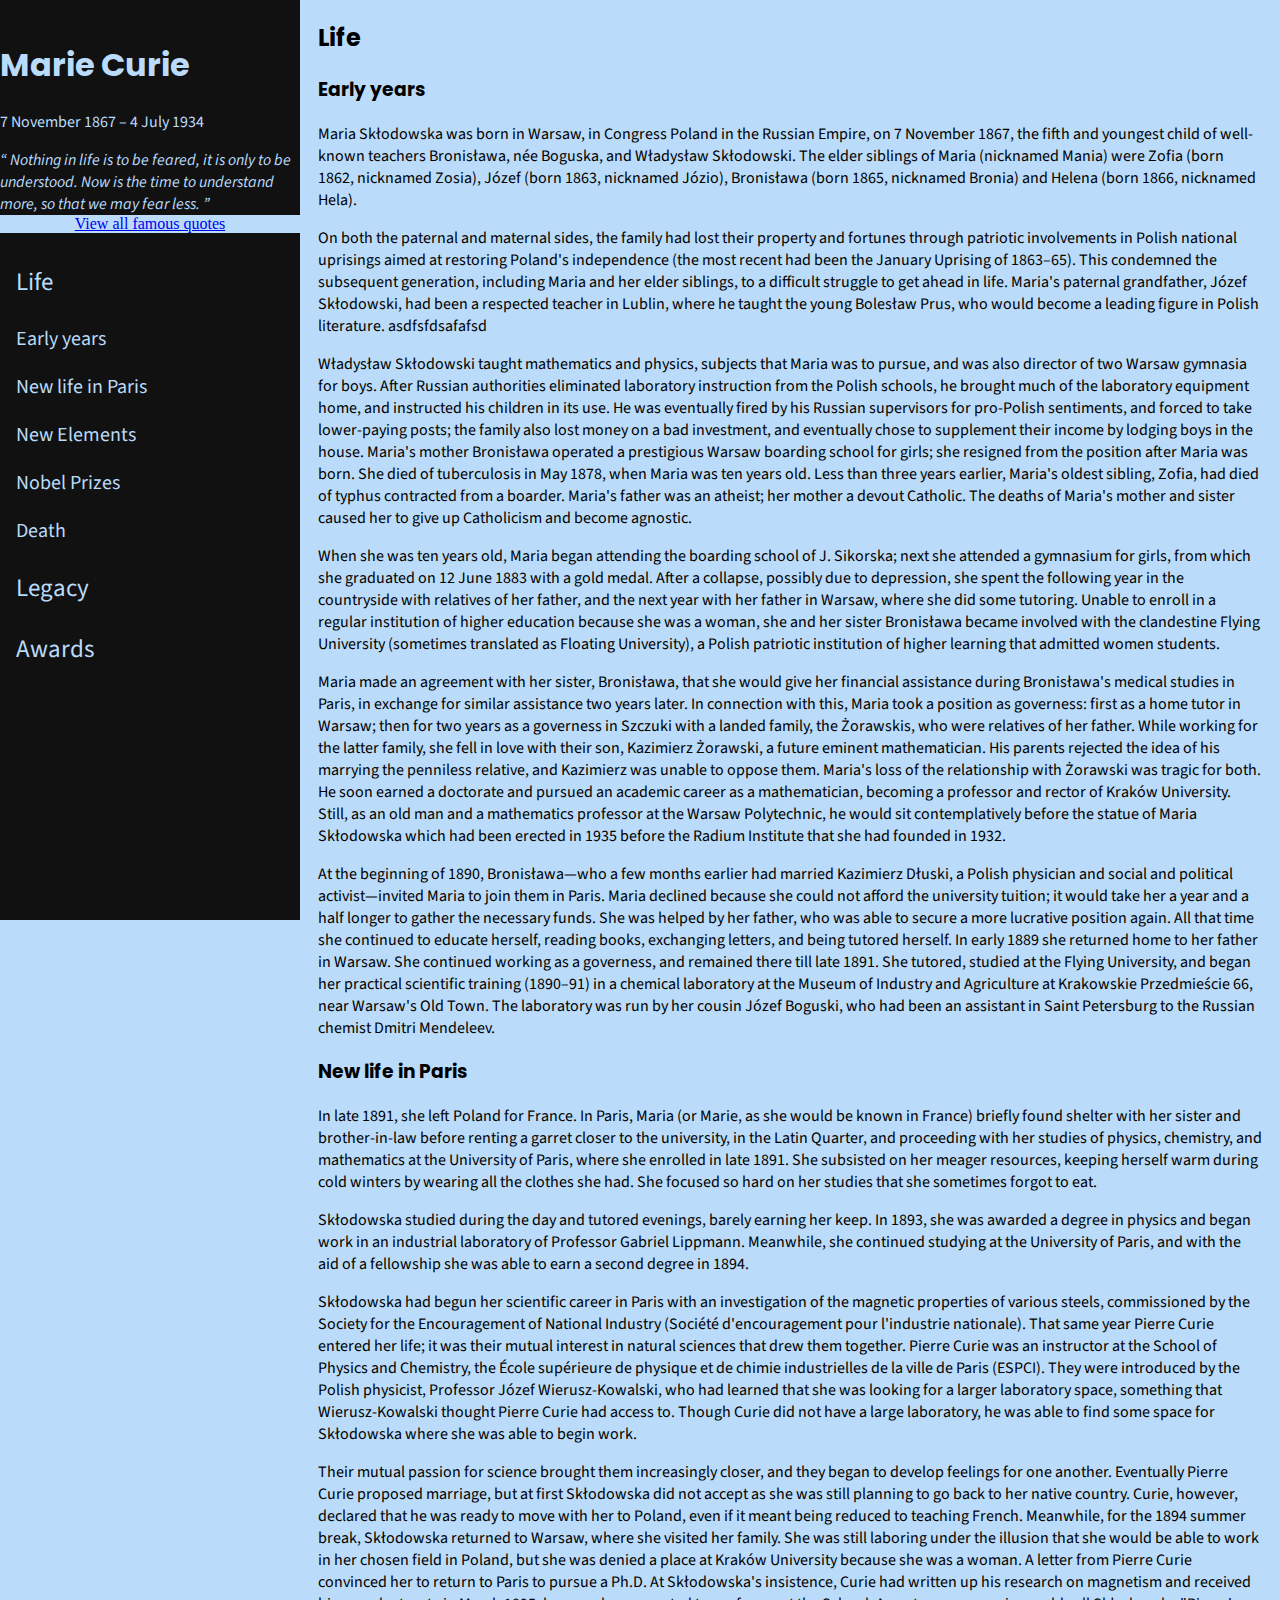
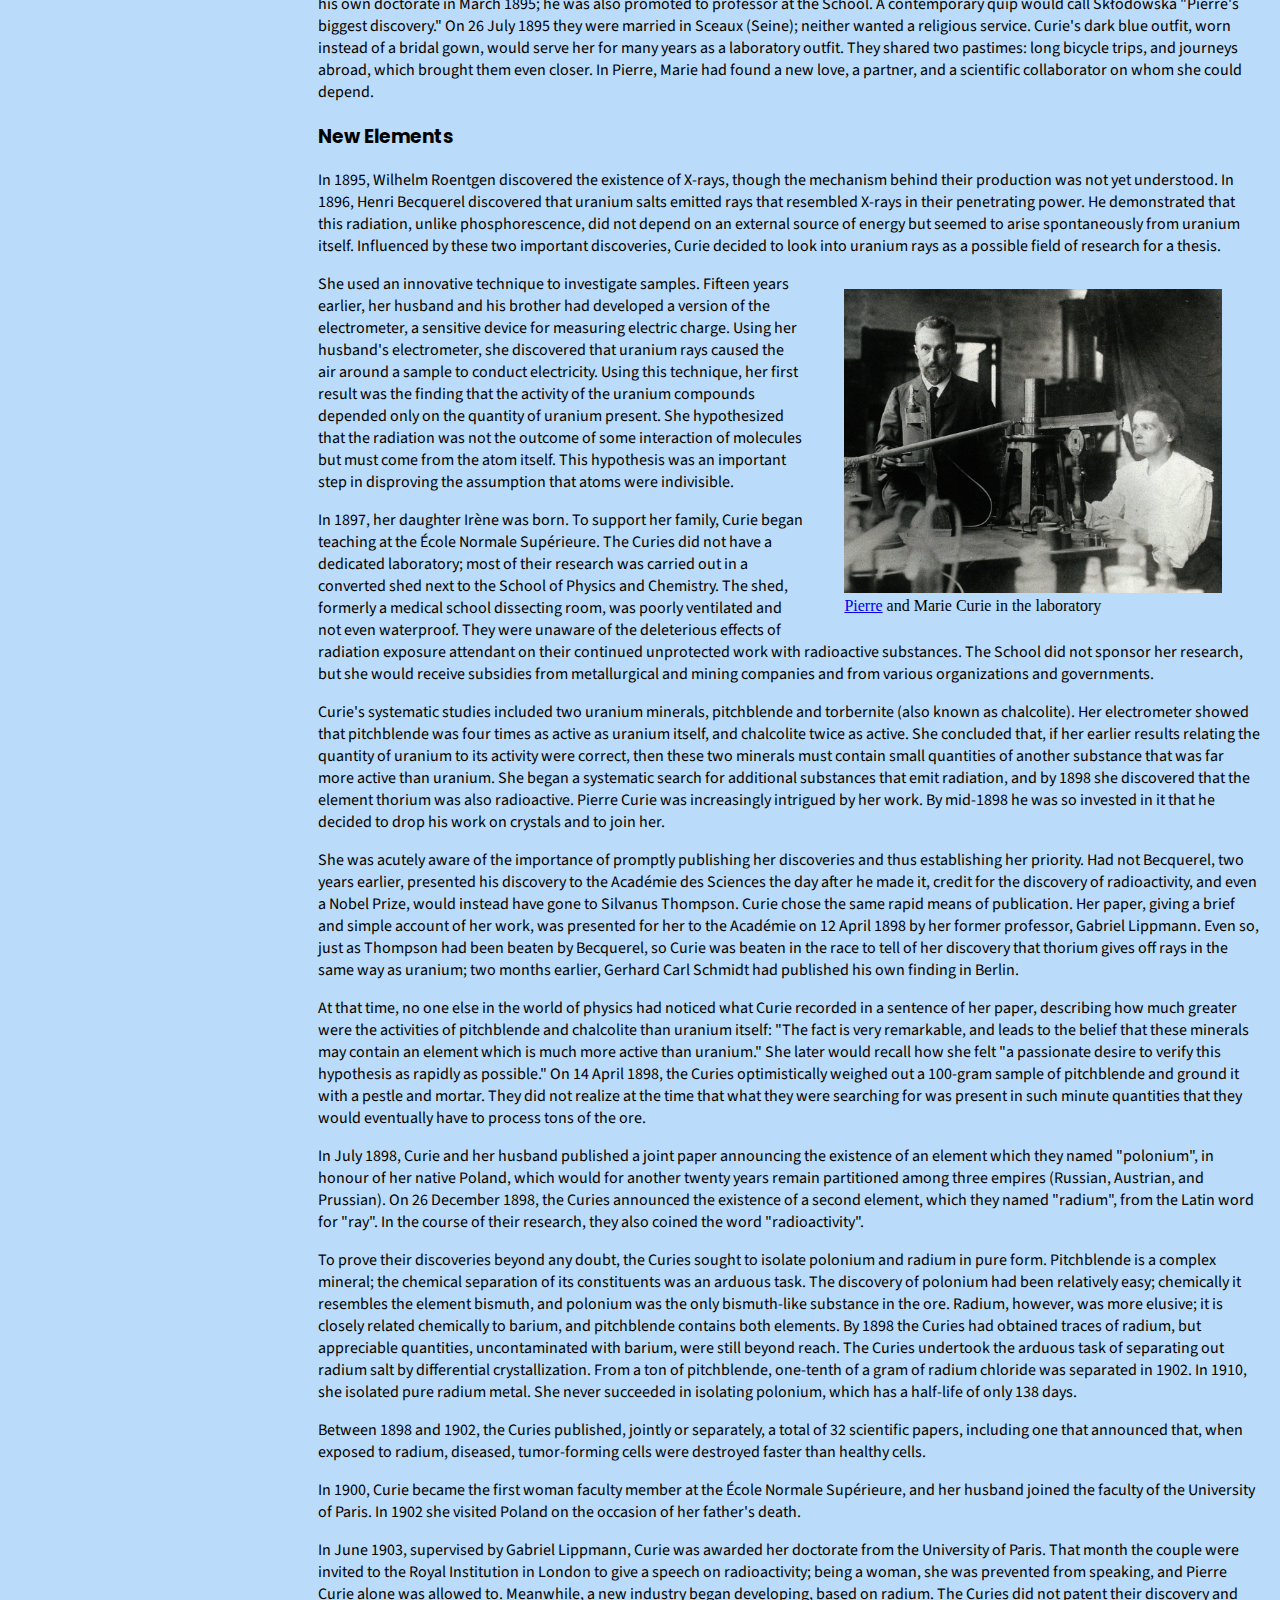
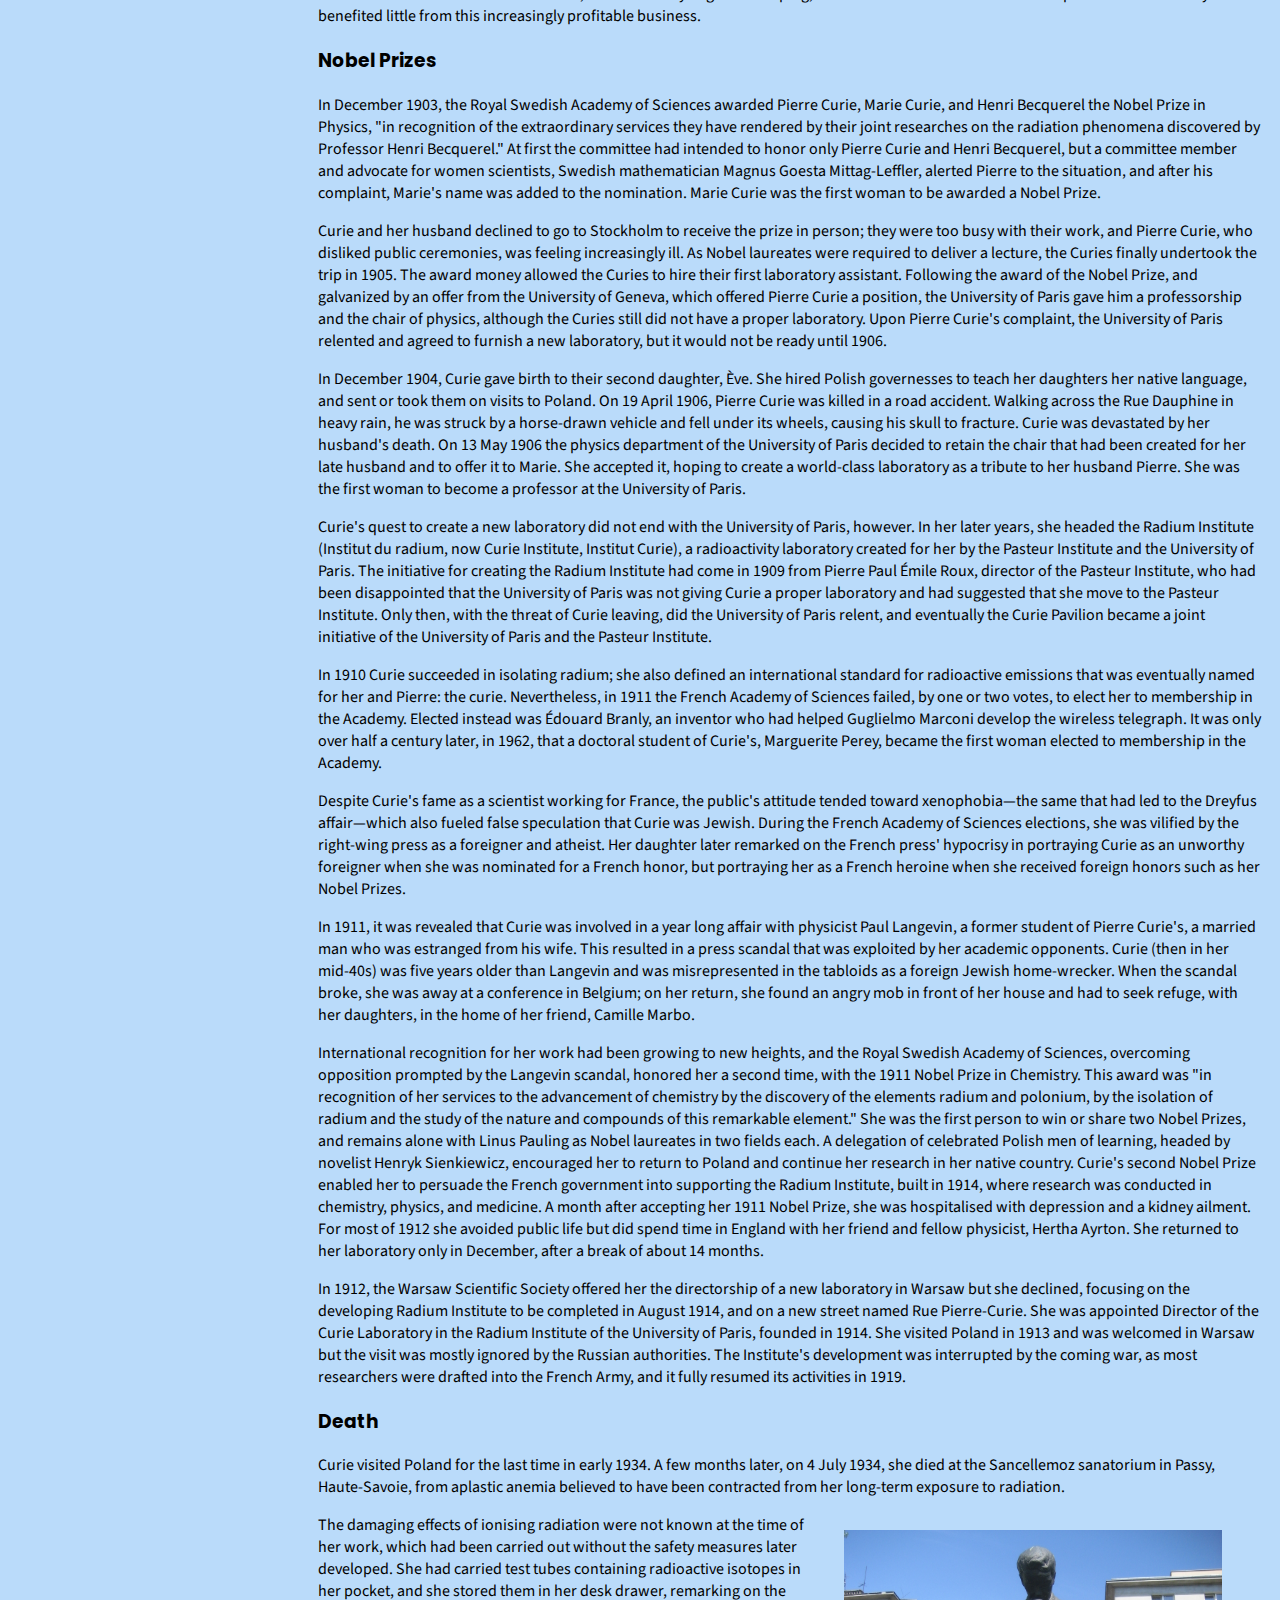
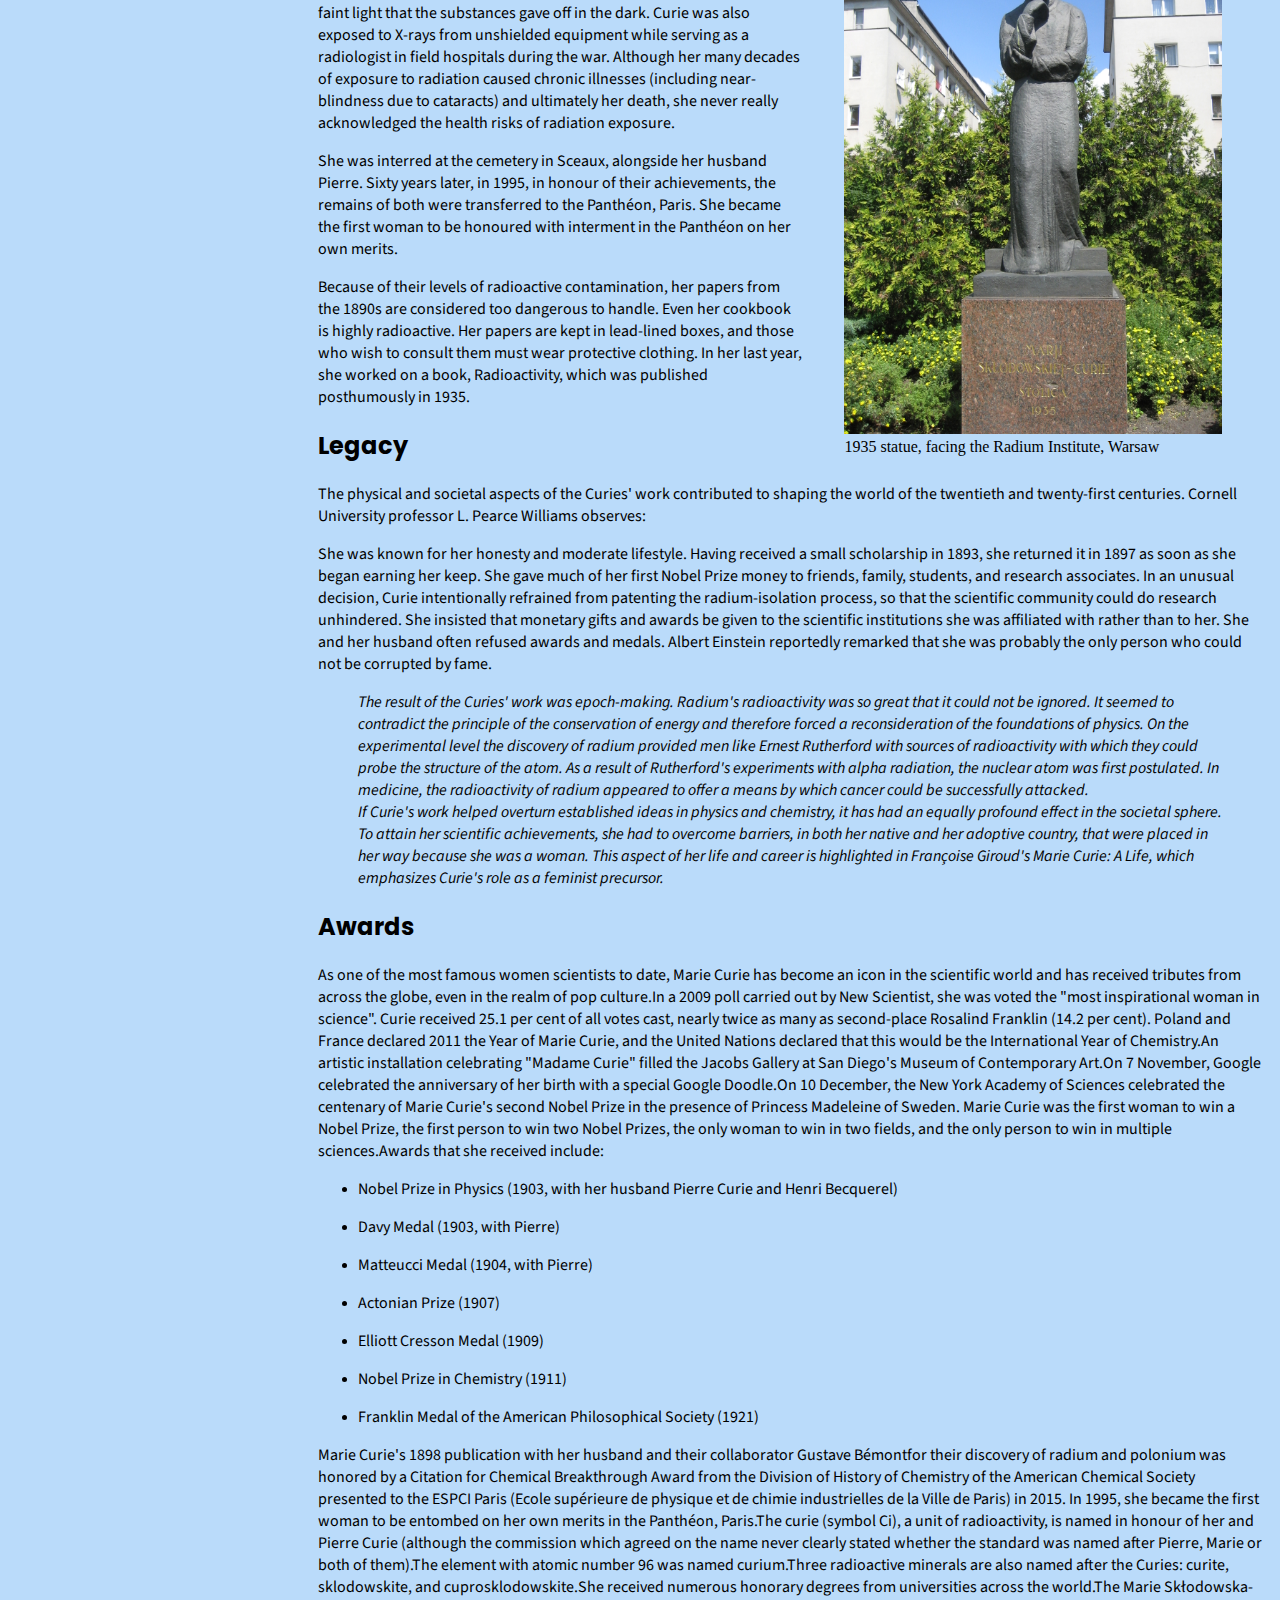
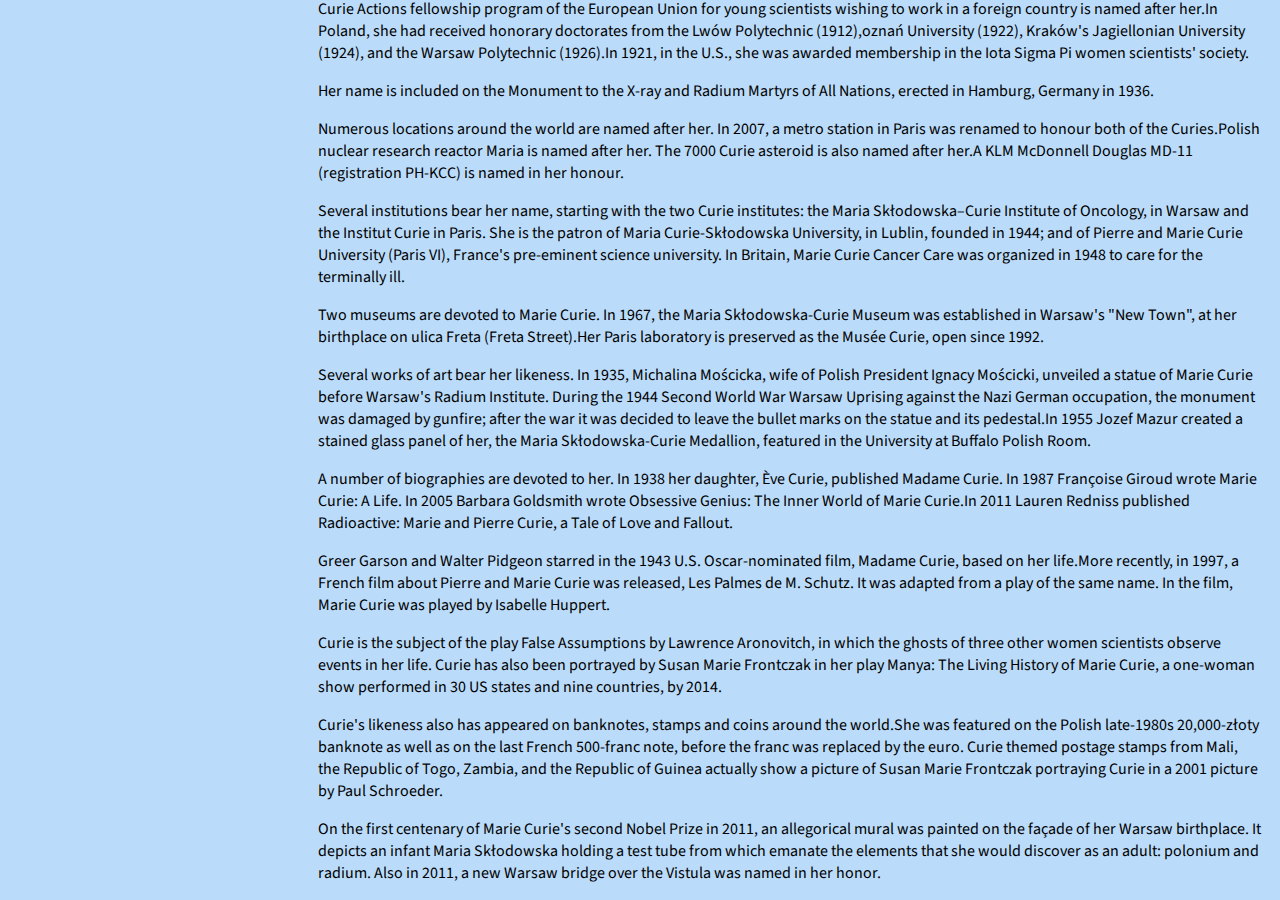
==== commit 805d669c: "test" ====
--- a/index.html
+++ b/index.html
@@ -91,7 +91,7 @@
             siblings, to a difficult struggle to get ahead in life. Maria's
             paternal grandfather, Józef Skłodowski, had been a respected teacher
             in Lublin, where he taught the young Bolesław Prus, who would become
-            a leading figure in Polish literature.
+            a leading figure in Polish literature. asdfsfdsafafsd
           </p>
           <p class="text">
             Władysław Skłodowski taught mathematics and physics, subjects that
